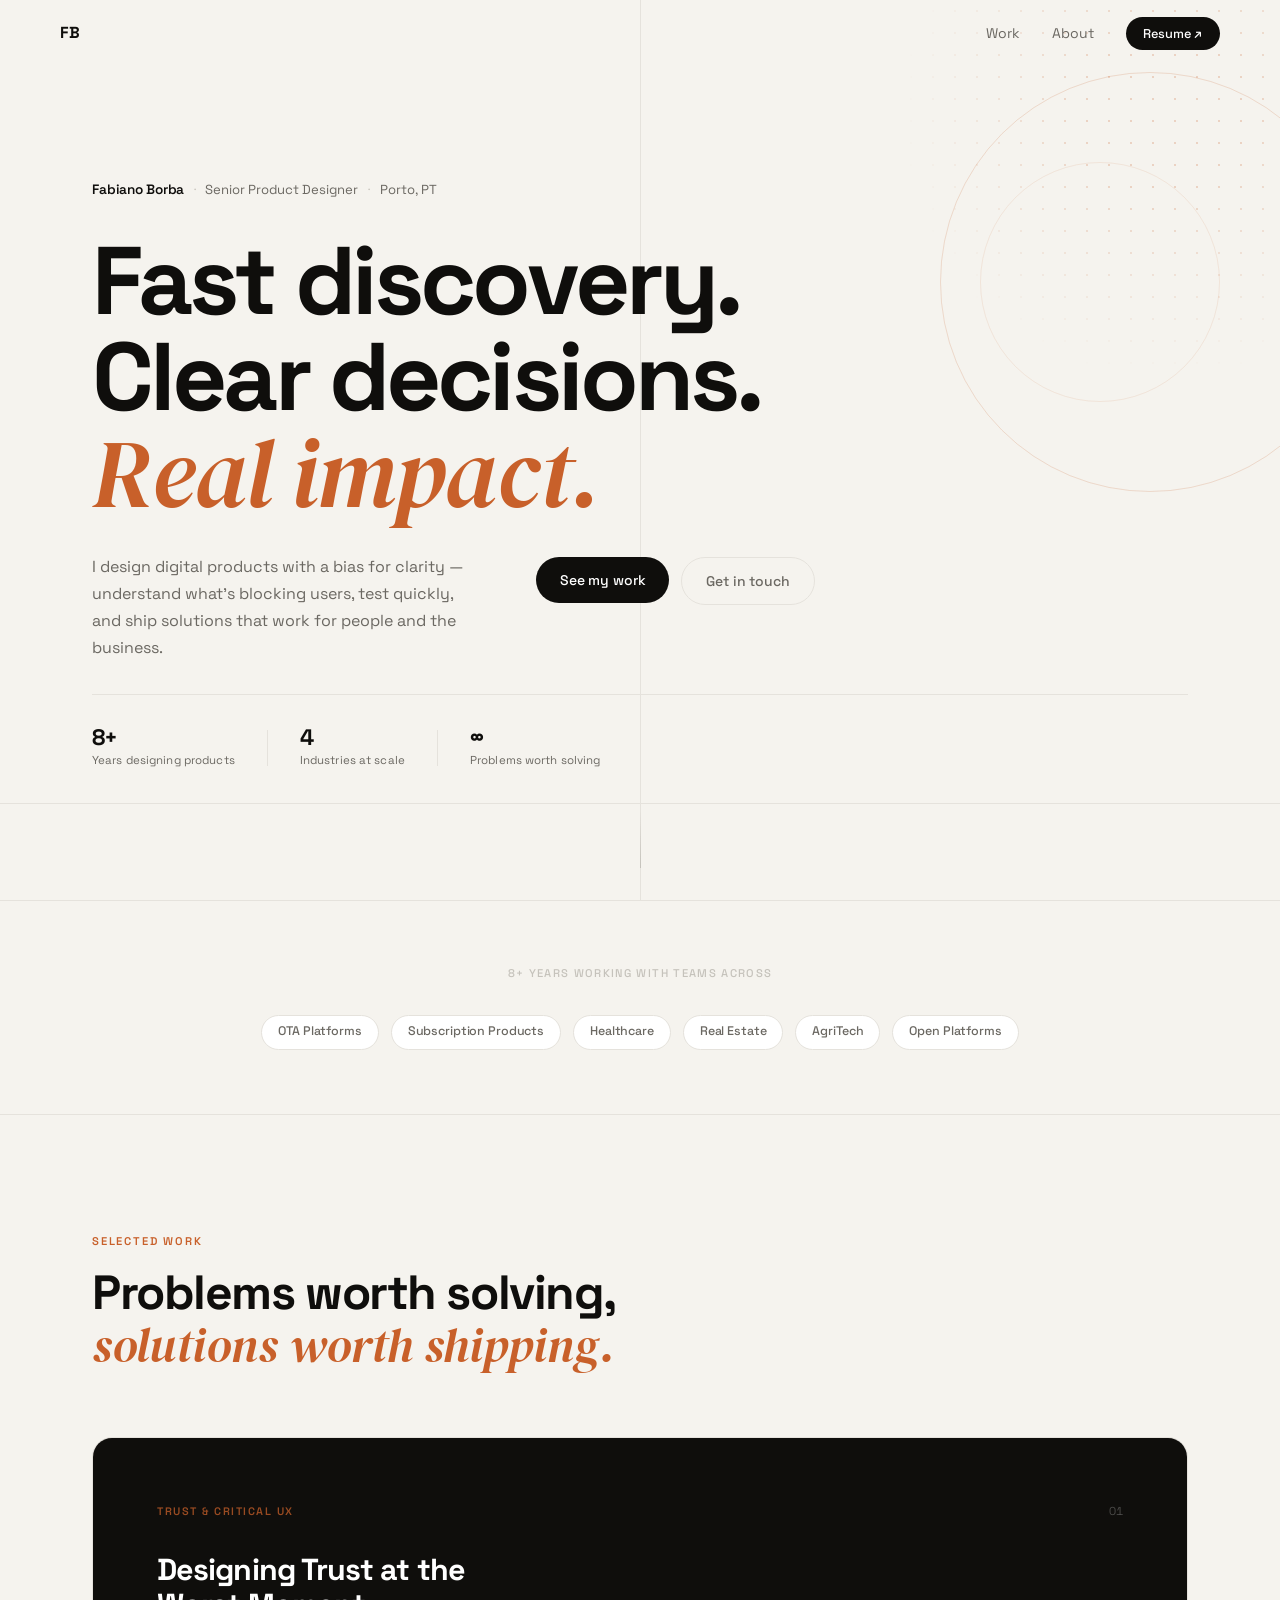
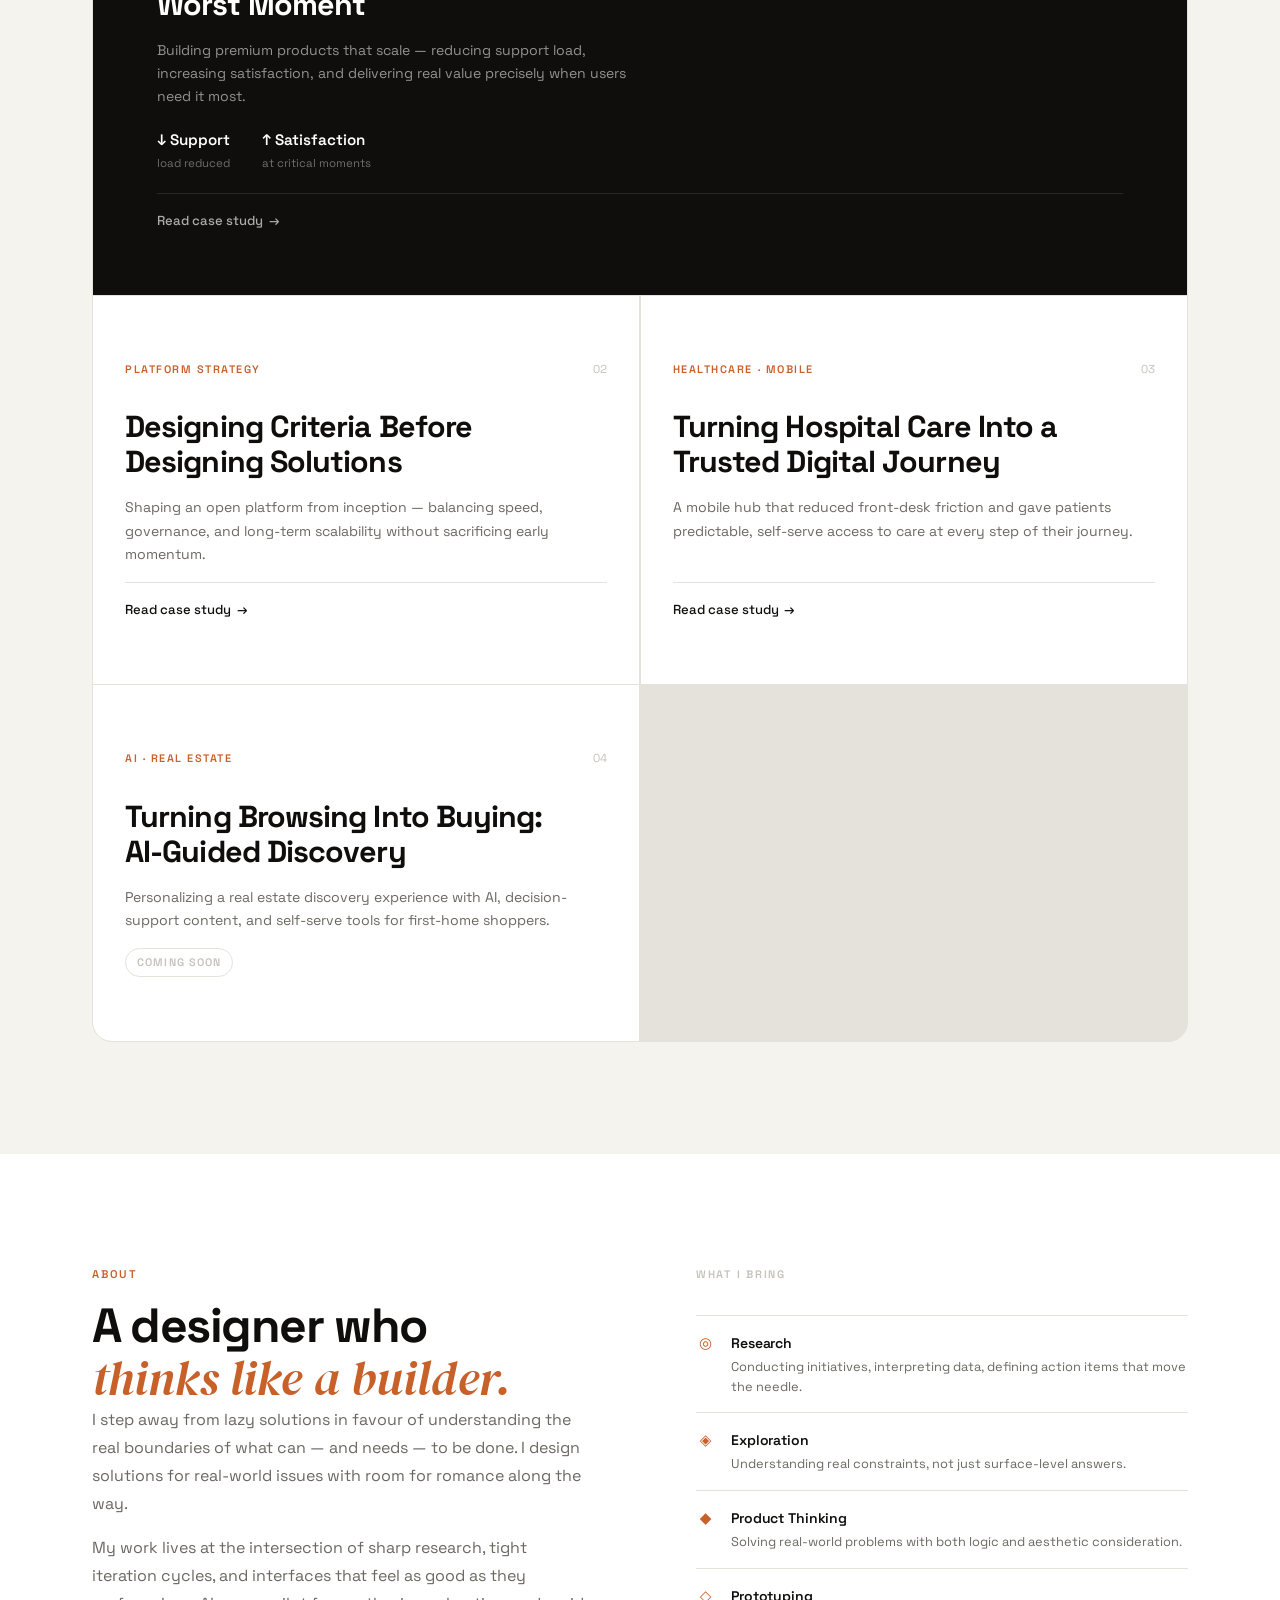
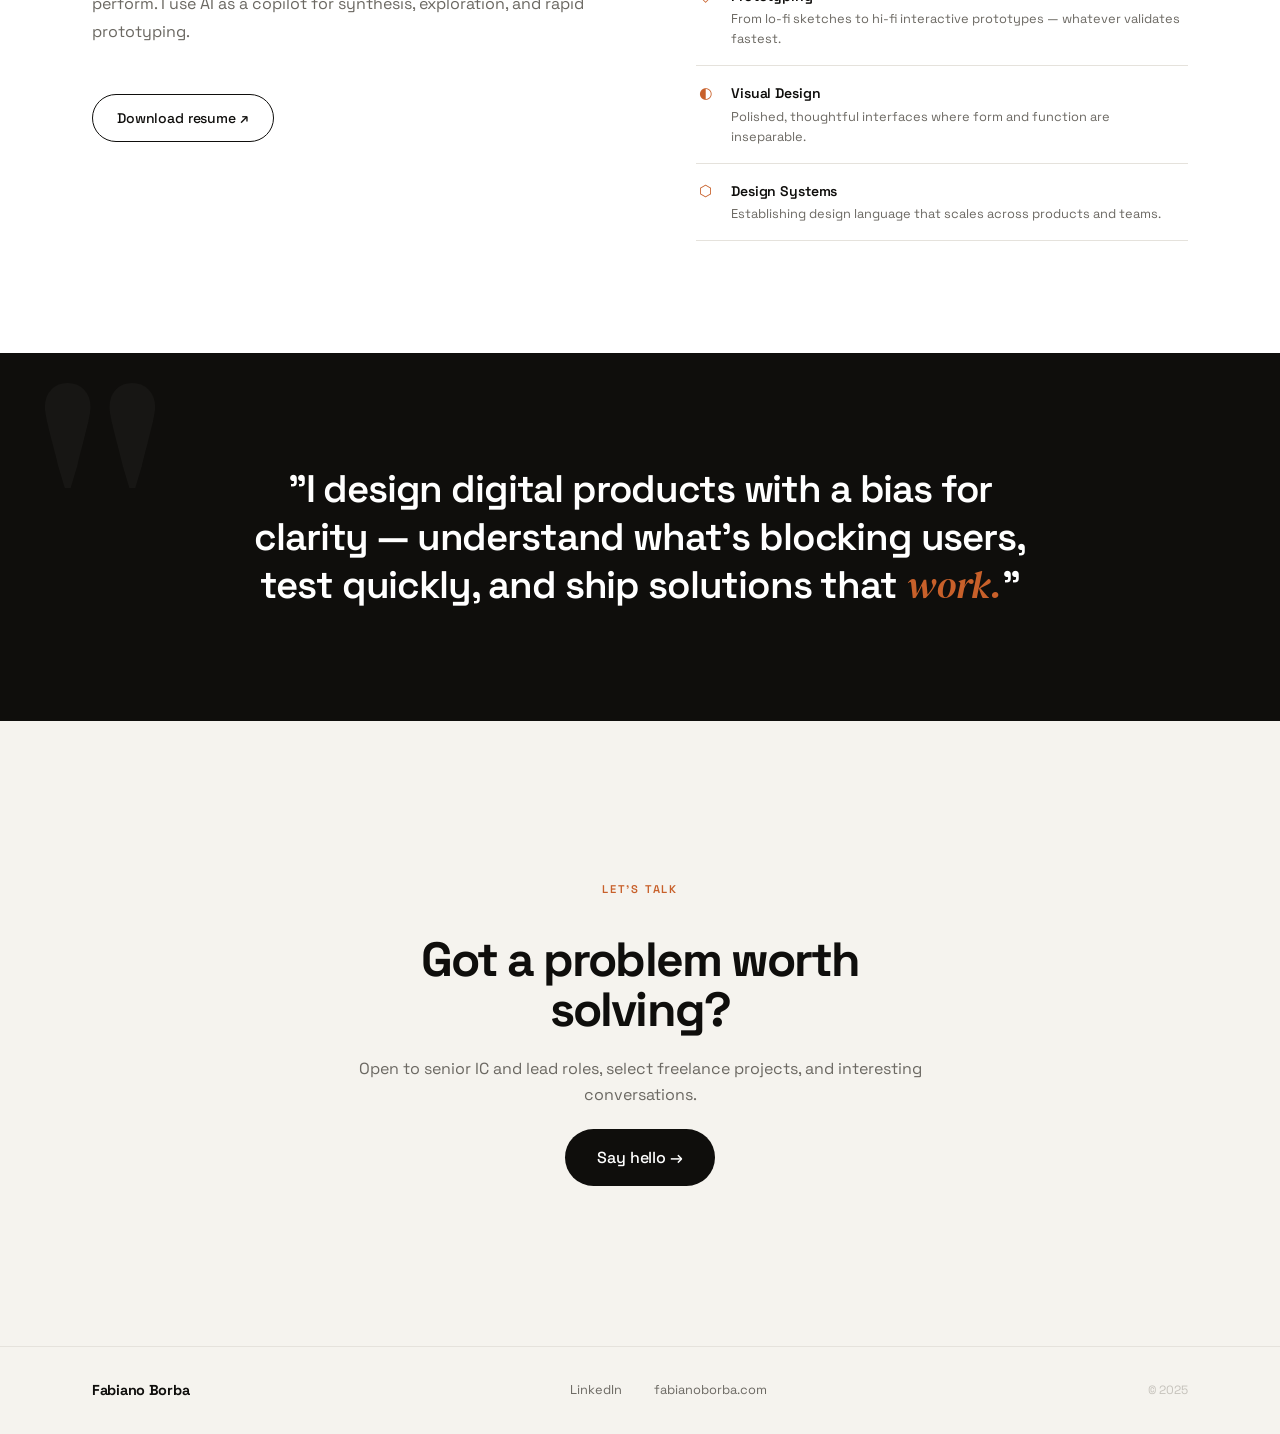
==== docs/index.html @ ce641514 "Add HSL case study — Turning Hospital Care Into a Trusted Digital Journey Full case built from fabia" ====
<!DOCTYPE html>
<html lang="en">
<head>
  <meta charset="UTF-8" />
  <meta name="viewport" content="width=device-width, initial-scale=1.0" />
  <title>Fabiano Borba — Senior Product Designer</title>
  <meta name="description" content="Senior Product Designer with 8+ years building digital products with clarity, speed, and real impact." />
  <link rel="preconnect" href="https://fonts.googleapis.com" />
  <link rel="preconnect" href="https://fonts.gstatic.com" crossorigin />
  <link href="https://fonts.googleapis.com/css2?family=Space+Grotesk:wght@300;400;500;600;700&family=DM+Serif+Display:ital@0;1&display=swap" rel="stylesheet" />
  <link rel="stylesheet" href="style.css" />
</head>
<body>

  <!-- NAV -->
  <nav class="nav" id="nav">
    <div class="nav__inner">
      <a href="#hero" class="nav__logo">FB</a>
      <ul class="nav__links">
        <li><a href="#work">Work</a></li>
        <li><a href="#about">About</a></li>
        <li>
          <a href="https://assets.zyrosite.com/3LlCawH9FEhHTnpH/fabiano-borba_resume-LyhtnOKzYnafqVPW.pdf"
             target="_blank" rel="noopener" class="nav__cta">Resume ↗</a>
        </li>
      </ul>
    </div>
  </nav>

  <!-- HERO -->
  <section class="hero" id="hero">

    <!-- decorative elements -->
    <div class="hero__deco" aria-hidden="true">
      <div class="deco-ring deco-ring--1"></div>
      <div class="deco-ring deco-ring--2"></div>
      <div class="deco-dot-grid"></div>
      <div class="deco-line deco-line--h"></div>
      <div class="deco-line deco-line--v"></div>
    </div>

    <div class="hero__inner container">

      <!-- byline -->
      <div class="hero__byline animate-in" style="--delay:0s">
        <span class="hero__name-tag">Fabiano Borba</span>
        <span class="hero__sep" aria-hidden="true">·</span>
        <span class="hero__role">Senior Product Designer</span>
        <span class="hero__sep" aria-hidden="true">·</span>
        <span class="hero__loc">Porto, PT</span>
      </div>

      <!-- main headline -->
      <h1 class="hero__headline animate-in" style="--delay:.12s">
        Fast discovery.<br />
        Clear decisions.<br />
        <em>Real impact.</em>
      </h1>

      <!-- sub + actions -->
      <div class="hero__bottom animate-in" style="--delay:.28s">
        <p class="hero__bio">
          I design digital products with a bias for clarity — understand what's blocking
          users, test quickly, and ship solutions that work for people and the business.
        </p>
        <div class="hero__actions">
          <a href="#work" class="btn btn--primary">See my work</a>
          <a href="mailto:hello@fabianoborba.com" class="btn btn--ghost">Get in touch</a>
        </div>
      </div>

      <!-- stats row -->
      <div class="hero__stats animate-in" style="--delay:.42s">
        <div class="hero__stat">
          <span class="hero__stat-val">8+</span>
          <span class="hero__stat-label">Years designing products</span>
        </div>
        <div class="hero__stat-divider" aria-hidden="true"></div>
        <div class="hero__stat">
          <span class="hero__stat-val">4</span>
          <span class="hero__stat-label">Industries at scale</span>
        </div>
        <div class="hero__stat-divider" aria-hidden="true"></div>
        <div class="hero__stat">
          <span class="hero__stat-val">∞</span>
          <span class="hero__stat-label">Problems worth solving</span>
        </div>
      </div>

    </div>

    <div class="hero__scroll-hint animate-in" aria-hidden="true" style="--delay:.6s">
      <span></span>
    </div>
  </section>

  <!-- COMPANIES -->
  <section class="companies">
    <div class="container">
      <p class="companies__label">8+ years working with teams across</p>
      <div class="companies__grid">
        <span class="company-pill">OTA Platforms</span>
        <span class="company-pill">Subscription Products</span>
        <span class="company-pill">Healthcare</span>
        <span class="company-pill">Real Estate</span>
        <span class="company-pill">AgriTech</span>
        <span class="company-pill">Open Platforms</span>
      </div>
    </div>
  </section>

  <!-- WORK -->
  <section class="work" id="work">
    <div class="container">
      <div class="section-header">
        <span class="section-label">Selected Work</span>
        <h2 class="section-title">Problems worth solving,<br /><em>solutions worth shipping.</em></h2>
      </div>

      <div class="cases">

        <article class="case case--featured">
          <div class="case__meta">
            <span class="case__tag">Trust & Critical UX</span>
            <span class="case__num">01</span>
          </div>
          <div class="case__content">
            <h3 class="case__title">Designing Trust at the<br />Worst Moment</h3>
            <p class="case__desc">
              Building premium products that scale — reducing support load, increasing satisfaction,
              and delivering real value precisely when users need it most.
            </p>
            <div class="case__outcomes">
              <div class="outcome">
                <span class="outcome__value">↓ Support</span>
                <span class="outcome__label">load reduced</span>
              </div>
              <div class="outcome">
                <span class="outcome__value">↑ Satisfaction</span>
                <span class="outcome__label">at critical moments</span>
              </div>
            </div>
            <a href="case-c4ar.html" class="case__link">
              Read case study <span aria-hidden="true">→</span>
            </a>
          </div>
        </article>

        <article class="case">
          <div class="case__meta">
            <span class="case__tag">Platform Strategy</span>
            <span class="case__num">02</span>
          </div>
          <div class="case__content">
            <h3 class="case__title">Designing Criteria Before<br />Designing Solutions</h3>
            <p class="case__desc">
              Shaping an open platform from inception — balancing speed, governance,
              and long-term scalability without sacrificing early momentum.
            </p>
            <a href="https://fabianoborba.com/cropwise-open-platform" target="_blank" rel="noopener" class="case__link">
              Read case study <span aria-hidden="true">→</span>
            </a>
          </div>
        </article>

        <article class="case">
          <div class="case__meta">
            <span class="case__tag">Healthcare · Mobile</span>
            <span class="case__num">03</span>
          </div>
          <div class="case__content">
            <h3 class="case__title">Turning Hospital Care Into a<br />Trusted Digital Journey</h3>
            <p class="case__desc">
              A mobile hub that reduced front-desk friction and gave patients predictable,
              self-serve access to care at every step of their journey.
            </p>
            <a href="case-hsl.html" class="case__link">
              Read case study <span aria-hidden="true">→</span>
            </a>
          </div>
        </article>

        <article class="case case--soon">
          <div class="case__meta">
            <span class="case__tag">AI · Real Estate</span>
            <span class="case__num">04</span>
          </div>
          <div class="case__content">
            <h3 class="case__title">Turning Browsing Into Buying:<br />AI-Guided Discovery</h3>
            <p class="case__desc">
              Personalizing a real estate discovery experience with AI, decision-support content,
              and self-serve tools for first-home shoppers.
            </p>
            <span class="case__soon">Coming soon</span>
          </div>
        </article>

      </div>
    </div>
  </section>

  <!-- ABOUT -->
  <section class="about" id="about">
    <div class="container">
      <div class="about__grid">

        <div class="about__left">
          <span class="section-label">About</span>
          <h2 class="section-title">A designer who<br /><em>thinks like a builder.</em></h2>
          <p class="about__bio">
            I step away from lazy solutions in favour of understanding the real boundaries
            of what can — and needs — to be done. I design solutions for real-world issues
            with room for romance along the way.
          </p>
          <p class="about__bio">
            My work lives at the intersection of sharp research, tight iteration cycles,
            and interfaces that feel as good as they perform. I use AI as a copilot
            for synthesis, exploration, and rapid prototyping.
          </p>
          <a href="https://assets.zyrosite.com/3LlCawH9FEhHTnpH/fabiano-borba_resume-LyhtnOKzYnafqVPW.pdf"
             target="_blank" rel="noopener" class="btn btn--outline">
            Download resume ↗
          </a>
        </div>

        <div class="about__right">
          <div class="skills">
            <h3 class="skills__heading">What I bring</h3>
            <ul class="skills__list">
              <li class="skill">
                <div class="skill__icon">◎</div>
                <div>
                  <strong class="skill__name">Research</strong>
                  <p class="skill__desc">Conducting initiatives, interpreting data, defining action items that move the needle.</p>
                </div>
              </li>
              <li class="skill">
                <div class="skill__icon">◈</div>
                <div>
                  <strong class="skill__name">Exploration</strong>
                  <p class="skill__desc">Understanding real constraints, not just surface-level answers.</p>
                </div>
              </li>
              <li class="skill">
                <div class="skill__icon">◆</div>
                <div>
                  <strong class="skill__name">Product Thinking</strong>
                  <p class="skill__desc">Solving real-world problems with both logic and aesthetic consideration.</p>
                </div>
              </li>
              <li class="skill">
                <div class="skill__icon">◇</div>
                <div>
                  <strong class="skill__name">Prototyping</strong>
                  <p class="skill__desc">From lo-fi sketches to hi-fi interactive prototypes — whatever validates fastest.</p>
                </div>
              </li>
              <li class="skill">
                <div class="skill__icon">◐</div>
                <div>
                  <strong class="skill__name">Visual Design</strong>
                  <p class="skill__desc">Polished, thoughtful interfaces where form and function are inseparable.</p>
                </div>
              </li>
              <li class="skill">
                <div class="skill__icon">⬡</div>
                <div>
                  <strong class="skill__name">Design Systems</strong>
                  <p class="skill__desc">Establishing design language that scales across products and teams.</p>
                </div>
              </li>
            </ul>
          </div>
        </div>

      </div>
    </div>
  </section>

  <!-- QUOTE BREAK -->
  <section class="quote-break">
    <div class="container">
      <blockquote class="pull-quote">
        "I design digital products with a bias for clarity — understand what's blocking users,
        test quickly, and ship solutions that <em>work.</em>"
      </blockquote>
    </div>
  </section>

  <!-- CONTACT -->
  <section class="contact" id="contact">
    <div class="container">
      <div class="contact__inner">
        <span class="section-label">Let's talk</span>
        <h2 class="contact__title">Got a problem worth solving?</h2>
        <p class="contact__sub">Open to senior IC and lead roles, select freelance projects, and interesting conversations.</p>
        <a href="mailto:hello@fabianoborba.com" class="btn btn--primary btn--large">Say hello →</a>
      </div>
    </div>
  </section>

  <!-- FOOTER -->
  <footer class="footer">
    <div class="container">
      <div class="footer__inner">
        <span class="footer__name">Fabiano Borba</span>
        <div class="footer__links">
          <a href="https://linkedin.com/in/fabianoborba" target="_blank" rel="noopener">LinkedIn</a>
          <a href="https://fabianoborba.com" target="_blank" rel="noopener">fabianoborba.com</a>
        </div>
        <span class="footer__copy">© 2025</span>
      </div>
    </div>
  </footer>

  <script src="script.js"></script>
</body>
</html>
---- docs/style.css ----
/* ─── Reset & Base ─────────────────────────────────────────────────── */

*, *::before, *::after {
  box-sizing: border-box;
  margin: 0;
  padding: 0;
}

:root {
  --cream:        #F5F3EE;
  --white:        #FFFFFF;
  --ink:          #0F0E0C;
  --ink-60:       #6B6862;
  --ink-30:       #C5C2BB;
  --accent:       #C8602A;
  --accent-10:    rgba(200, 96, 42, 0.08);
  --border:       #E5E2DC;

  --font-sans:  'Space Grotesk', system-ui, sans-serif;
  --font-serif: 'DM Serif Display', Georgia, serif;

  --space-xs:  0.5rem;
  --space-sm:  1rem;
  --space-md:  2rem;
  --space-lg:  4rem;
  --space-xl:  7rem;
  --space-2xl: 10rem;

  --radius-sm: 6px;
  --radius-md: 12px;
  --radius-lg: 20px;

  --max-width: 1160px;
  --ease: cubic-bezier(0.22, 1, 0.36, 1);
}

html {
  scroll-behavior: smooth;
  -webkit-font-smoothing: antialiased;
}

body {
  background: var(--cream);
  color: var(--ink);
  font-family: var(--font-sans);
  font-size: 1rem;
  line-height: 1.6;
}

a { color: inherit; text-decoration: none; }
img { display: block; max-width: 100%; }

/* ─── Utilities ─────────────────────────────────────────────────────── */

.container {
  width: 100%;
  max-width: var(--max-width);
  margin: 0 auto;
  padding: 0 var(--space-md);
}

.section-label {
  display: inline-block;
  font-size: 0.7rem;
  font-weight: 600;
  letter-spacing: 0.16em;
  text-transform: uppercase;
  color: var(--accent);
  margin-bottom: var(--space-sm);
}

.section-title {
  font-family: var(--font-sans);
  font-size: clamp(2rem, 4vw, 3rem);
  line-height: 1.1;
  font-weight: 700;
  color: var(--ink);
  letter-spacing: -0.03em;
}

.section-title em {
  font-family: var(--font-serif);
  font-style: italic;
  font-weight: 400;
  color: var(--accent);
  letter-spacing: 0;
}

.section-header { margin-bottom: var(--space-lg); }

/* ─── Buttons ───────────────────────────────────────────────────────── */

.btn {
  display: inline-flex;
  align-items: center;
  gap: 0.4rem;
  font-family: var(--font-sans);
  font-size: 0.875rem;
  font-weight: 500;
  padding: 0.75rem 1.5rem;
  border-radius: 100px;
  transition: all 0.22s var(--ease);
  cursor: pointer;
  border: none;
  white-space: nowrap;
  letter-spacing: -0.01em;
}

.btn--primary {
  background: var(--ink);
  color: var(--white);
}
.btn--primary:hover {
  background: var(--accent);
  transform: translateY(-1px);
}

.btn--ghost {
  background: transparent;
  color: var(--ink-60);
  border: 1.5px solid var(--border);
}
.btn--ghost:hover {
  border-color: var(--ink-60);
  color: var(--ink);
}

.btn--outline {
  background: transparent;
  color: var(--ink);
  border: 1.5px solid var(--ink);
}
.btn--outline:hover {
  background: var(--ink);
  color: var(--white);
}

.btn--large {
  font-size: 1rem;
  padding: 1rem 2rem;
}

/* ─── Entrance Animations ───────────────────────────────────────────── */

@keyframes fadeUp {
  from {
    opacity: 0;
    transform: translateY(28px);
  }
  to {
    opacity: 1;
    transform: translateY(0);
  }
}

@keyframes fadeIn {
  from { opacity: 0; }
  to   { opacity: 1; }
}

@keyframes expandWidth {
  from { transform: scaleX(0); }
  to   { transform: scaleX(1); }
}

@keyframes floatRing {
  0%, 100% { transform: translateY(0) scale(1); }
  50%       { transform: translateY(-14px) scale(1.02); }
}

@keyframes pulseDot {
  0%, 100% { opacity: 0.35; }
  50%       { opacity: 0.65; }
}

@keyframes scrollLine {
  0%   { transform: scaleY(0); transform-origin: top; }
  50%  { transform: scaleY(1); transform-origin: top; }
  51%  { transform: scaleY(1); transform-origin: bottom; }
  100% { transform: scaleY(0); transform-origin: bottom; }
}

.animate-in {
  opacity: 0;
  animation: fadeUp 0.72s var(--ease) both;
  animation-delay: var(--delay, 0s);
}

/* ─── Nav ───────────────────────────────────────────────────────────── */

.nav {
  position: fixed;
  top: 0; left: 0; right: 0;
  z-index: 100;
  padding: 1.25rem var(--space-md);
  transition: background 0.3s ease, box-shadow 0.3s ease;
}

.nav.scrolled {
  background: rgba(245, 243, 238, 0.88);
  backdrop-filter: blur(14px);
  -webkit-backdrop-filter: blur(14px);
  box-shadow: 0 1px 0 var(--border);
}

.nav__inner {
  max-width: var(--max-width);
  margin: 0 auto;
  display: flex;
  align-items: center;
  justify-content: space-between;
}

.nav__logo {
  font-family: var(--font-sans);
  font-size: 1rem;
  font-weight: 700;
  letter-spacing: -0.02em;
  color: var(--ink);
  transition: color 0.2s;
}
.nav__logo:hover { color: var(--accent); }

.nav__links {
  display: flex;
  align-items: center;
  gap: var(--space-md);
  list-style: none;
}

.nav__links a {
  font-size: 0.875rem;
  font-weight: 400;
  color: var(--ink-60);
  transition: color 0.2s;
}
.nav__links a:hover { color: var(--ink); }

.nav__cta {
  background: var(--ink) !important;
  color: var(--white) !important;
  padding: 0.5rem 1.1rem;
  border-radius: 100px;
  font-size: 0.8rem !important;
  font-weight: 500 !important;
  transition: background 0.22s !important;
}
.nav__cta:hover { background: var(--accent) !important; }

/* ─── Hero ──────────────────────────────────────────────────────────── */

.hero {
  position: relative;
  min-height: 100svh;
  display: flex;
  flex-direction: column;
  justify-content: center;
  padding-top: 8rem;
  padding-bottom: 5rem;
  overflow: hidden;
}

/* Decorative background elements */
.hero__deco { position: absolute; inset: 0; pointer-events: none; }

.deco-ring {
  position: absolute;
  border-radius: 50%;
  border: 1px solid var(--accent);
  opacity: 0;
  animation: fadeIn 1.2s var(--ease) 0.3s both, floatRing 9s ease-in-out 1.5s infinite;
}

.deco-ring--1 {
  width: 420px;
  height: 420px;
  top: 8%;
  right: -80px;
  opacity: 0;
  border-color: rgba(200, 96, 42, 0.18);
  animation-delay: 0.4s, 1.6s;
}

.deco-ring--2 {
  width: 240px;
  height: 240px;
  top: 18%;
  right: 60px;
  border-color: rgba(200, 96, 42, 0.1);
  animation-delay: 0.6s, 2s;
  animation-duration: 1.2s, 11s;
}

.deco-dot-grid {
  position: absolute;
  top: 0; right: 0;
  width: 380px;
  height: 380px;
  background-image: radial-gradient(circle, rgba(200,96,42,0.22) 1px, transparent 1px);
  background-size: 22px 22px;
  mask-image: radial-gradient(ellipse 70% 70% at 70% 30%, black 30%, transparent 100%);
  -webkit-mask-image: radial-gradient(ellipse 70% 70% at 70% 30%, black 30%, transparent 100%);
  opacity: 0;
  animation: fadeIn 1.4s var(--ease) 0.5s both;
}

.deco-line {
  position: absolute;
  background: var(--border);
}

.deco-line--h {
  left: 0; right: 0;
  bottom: 6rem;
  height: 1px;
  transform-origin: left;
  transform: scaleX(0);
  animation: expandWidth 1.2s var(--ease) 0.8s both;
}

.deco-line--v {
  top: 0; bottom: 0;
  left: 50%;
  width: 1px;
  transform-origin: top;
  transform: scaleY(0);
  animation: expandWidth 1.2s var(--ease) 1s both;
}

/* Hero content */
.hero__inner {
  display: flex;
  flex-direction: column;
  gap: var(--space-md);
  position: relative;
  z-index: 2;
}

.hero__byline {
  display: flex;
  align-items: center;
  gap: 0.6rem;
  flex-wrap: wrap;
}

.hero__name-tag {
  font-size: 0.85rem;
  font-weight: 600;
  color: var(--ink);
  letter-spacing: -0.01em;
}

.hero__sep {
  color: var(--ink-30);
  font-size: 0.75rem;
}

.hero__role,
.hero__loc {
  font-size: 0.82rem;
  font-weight: 400;
  color: var(--ink-60);
}

.hero__headline {
  font-family: var(--font-sans);
  font-size: clamp(3rem, 7.5vw, 6.5rem);
  font-weight: 700;
  line-height: 1.0;
  letter-spacing: -0.04em;
  color: var(--ink);
  max-width: 14ch;
}

.hero__headline em {
  font-family: var(--font-serif);
  font-style: italic;
  font-weight: 400;
  color: var(--accent);
  letter-spacing: -0.01em;
}

.hero__bottom {
  display: flex;
  align-items: flex-start;
  gap: var(--space-lg);
  flex-wrap: wrap;
}

.hero__bio {
  font-size: 1rem;
  line-height: 1.7;
  color: var(--ink-60);
  max-width: 380px;
  font-weight: 400;
}

.hero__actions {
  display: flex;
  gap: 0.75rem;
  flex-shrink: 0;
  align-items: flex-start;
  padding-top: 0.25rem;
  flex-wrap: wrap;
}

/* Stats row */
.hero__stats {
  display: flex;
  align-items: center;
  gap: var(--space-md);
  padding-top: var(--space-md);
  border-top: 1px solid var(--border);
  flex-wrap: wrap;
}

.hero__stat {
  display: flex;
  flex-direction: column;
  gap: 0.1rem;
}

.hero__stat-val {
  font-size: 1.4rem;
  font-weight: 700;
  color: var(--ink);
  letter-spacing: -0.04em;
  line-height: 1;
}

.hero__stat-label {
  font-size: 0.72rem;
  color: var(--ink-60);
  font-weight: 400;
  letter-spacing: 0.01em;
}

.hero__stat-divider {
  width: 1px;
  height: 36px;
  background: var(--border);
  flex-shrink: 0;
}

.hero__scroll-hint {
  position: absolute;
  bottom: 2rem;
  left: 50%;
  transform: translateX(-50%);
  display: flex;
  flex-direction: column;
  align-items: center;
}

.hero__scroll-hint span {
  display: block;
  width: 1px;
  height: 56px;
  background: linear-gradient(to bottom, transparent, var(--ink-30));
  animation: scrollLine 2.4s ease-in-out infinite;
}

/* ─── Companies ─────────────────────────────────────────────────────── */

.companies {
  padding: var(--space-lg) 0;
  border-top: 1px solid var(--border);
  border-bottom: 1px solid var(--border);
}

.companies__label {
  font-size: 0.7rem;
  font-weight: 500;
  letter-spacing: 0.12em;
  text-transform: uppercase;
  color: var(--ink-30);
  margin-bottom: var(--space-md);
  text-align: center;
}

.companies__grid {
  display: flex;
  flex-wrap: wrap;
  gap: 0.75rem;
  justify-content: center;
}

.company-pill {
  font-size: 0.78rem;
  font-weight: 500;
  color: var(--ink-60);
  background: var(--white);
  border: 1px solid var(--border);
  padding: 0.4rem 1rem;
  border-radius: 100px;
  letter-spacing: -0.01em;
}

/* ─── Work ──────────────────────────────────────────────────────────── */

.work { padding: var(--space-xl) 0; }

.cases {
  display: grid;
  grid-template-columns: 1fr 1fr;
  gap: 1.5px;
  background: var(--border);
  border: 1.5px solid var(--border);
  border-radius: var(--radius-lg);
  overflow: hidden;
}

.case {
  background: var(--white);
  padding: var(--space-lg) var(--space-md);
  display: flex;
  flex-direction: column;
  gap: var(--space-md);
  transition: background 0.22s;
  position: relative;
}
.case:hover { background: var(--cream); }

.case--featured {
  grid-column: 1 / -1;
  background: var(--ink);
  color: var(--white);
  padding: var(--space-lg);
}
.case--featured:hover { background: #1a1917; }

.case--soon {
  opacity: 0.5;
  pointer-events: none;
}

.case__meta {
  display: flex;
  align-items: center;
  justify-content: space-between;
}

.case__tag {
  font-size: 0.68rem;
  font-weight: 600;
  letter-spacing: 0.14em;
  text-transform: uppercase;
  color: var(--accent);
}
.case--featured .case__tag { color: rgba(200, 96, 42, 0.75); }

.case__num {
  font-size: 0.72rem;
  color: var(--ink-30);
  font-variant-numeric: tabular-nums;
}
.case--featured .case__num { color: rgba(255,255,255,0.25); }

.case__content {
  flex: 1;
  display: flex;
  flex-direction: column;
  gap: 1rem;
}

.case__title {
  font-family: var(--font-sans);
  font-size: clamp(1.35rem, 2.4vw, 1.9rem);
  font-weight: 700;
  line-height: 1.15;
  letter-spacing: -0.03em;
}

.case__desc {
  font-size: 0.88rem;
  line-height: 1.65;
  color: var(--ink-60);
  max-width: 500px;
  font-weight: 400;
}
.case--featured .case__desc { color: rgba(255,255,255,0.55); }

.case__outcomes {
  display: flex;
  gap: var(--space-md);
  margin: 0.25rem 0;
}

.outcome { display: flex; flex-direction: column; gap: 0.1rem; }
.outcome__value { font-size: 0.95rem; font-weight: 600; color: var(--white); }
.outcome__label { font-size: 0.72rem; color: rgba(255,255,255,0.4); }

.case__link {
  display: inline-flex;
  align-items: center;
  gap: 0.35rem;
  font-size: 0.82rem;
  font-weight: 500;
  margin-top: auto;
  padding-top: var(--space-sm);
  border-top: 1px solid var(--border);
  color: var(--ink);
  transition: gap 0.2s, color 0.2s;
}
.case__link:hover { gap: 0.6rem; color: var(--accent); }
.case--featured .case__link {
  border-top-color: rgba(255,255,255,0.1);
  color: rgba(255,255,255,0.65);
}
.case--featured .case__link:hover { color: var(--white); }

.case__soon {
  display: inline-block;
  font-size: 0.68rem;
  font-weight: 600;
  letter-spacing: 0.1em;
  text-transform: uppercase;
  color: var(--ink-30);
  border: 1px solid var(--border);
  padding: 0.28rem 0.7rem;
  border-radius: 100px;
  margin-top: auto;
  align-self: flex-start;
}

/* ─── About ─────────────────────────────────────────────────────────── */

.about {
  padding: var(--space-xl) 0;
  background: var(--white);
}

.about__grid {
  display: grid;
  grid-template-columns: 1fr 1fr;
  gap: var(--space-xl);
  align-items: start;
}

.about__left {
  display: flex;
  flex-direction: column;
  align-items: flex-start;
}

.about__bio {
  font-size: 1rem;
  line-height: 1.75;
  color: var(--ink-60);
  margin-bottom: 1rem;
  font-weight: 400;
}

.about__left .btn { margin-top: var(--space-md); }

/* ─── Skills ────────────────────────────────────────────────────────── */

.skills__heading {
  font-size: 0.68rem;
  font-weight: 600;
  letter-spacing: 0.16em;
  text-transform: uppercase;
  color: var(--ink-30);
  margin-bottom: var(--space-md);
}

.skills__list {
  list-style: none;
  display: flex;
  flex-direction: column;
}

.skill {
  display: flex;
  gap: 1rem;
  align-items: flex-start;
  padding: 1rem 0;
  border-bottom: 1px solid var(--border);
  transition: padding-left 0.2s var(--ease);
}
.skill:first-child { border-top: 1px solid var(--border); }
.skill:hover { padding-left: 0.5rem; }

.skill__icon {
  font-size: 0.95rem;
  color: var(--accent);
  line-height: 1.4;
  flex-shrink: 0;
  width: 1.2rem;
  text-align: center;
}

.skill__name {
  display: block;
  font-size: 0.875rem;
  font-weight: 600;
  color: var(--ink);
  margin-bottom: 0.15rem;
  letter-spacing: -0.01em;
}

.skill__desc {
  font-size: 0.8rem;
  line-height: 1.55;
  color: var(--ink-60);
  font-weight: 400;
}

/* ─── Quote Break ───────────────────────────────────────────────────── */

.quote-break {
  padding: var(--space-xl) 0;
  background: var(--ink);
  position: relative;
  overflow: hidden;
}

.quote-break::before {
  content: '"';
  position: absolute;
  top: -0.5rem;
  left: var(--space-md);
  font-family: var(--font-serif);
  font-size: 20rem;
  color: rgba(255,255,255,0.03);
  line-height: 1;
  pointer-events: none;
}

.pull-quote {
  font-family: var(--font-sans);
  font-size: clamp(1.5rem, 3.2vw, 2.4rem);
  font-weight: 600;
  line-height: 1.25;
  color: var(--white);
  text-align: center;
  max-width: 820px;
  margin: 0 auto;
  letter-spacing: -0.03em;
}

.pull-quote em {
  font-family: var(--font-serif);
  font-style: italic;
  font-weight: 400;
  color: var(--accent);
  letter-spacing: 0;
}

/* ─── Contact ───────────────────────────────────────────────────────── */

.contact { padding: var(--space-2xl) 0; }

.contact__inner {
  max-width: 580px;
  margin: 0 auto;
  text-align: center;
  display: flex;
  flex-direction: column;
  align-items: center;
  gap: 1.25rem;
}

.contact__title {
  font-family: var(--font-sans);
  font-size: clamp(2rem, 4vw, 3rem);
  font-weight: 700;
  line-height: 1.05;
  letter-spacing: -0.04em;
}

.contact__sub {
  font-size: 1rem;
  color: var(--ink-60);
  line-height: 1.65;
  font-weight: 400;
}

/* ─── Footer ────────────────────────────────────────────────────────── */

.footer {
  padding: var(--space-md) 0;
  border-top: 1px solid var(--border);
}

.footer__inner {
  display: flex;
  align-items: center;
  justify-content: space-between;
  flex-wrap: wrap;
  gap: 1rem;
}

.footer__name {
  font-size: 0.9rem;
  font-weight: 700;
  color: var(--ink);
  letter-spacing: -0.02em;
}

.footer__links { display: flex; gap: var(--space-md); }

.footer__links a {
  font-size: 0.8rem;
  color: var(--ink-60);
  transition: color 0.2s;
}
.footer__links a:hover { color: var(--accent); }

.footer__copy {
  font-size: 0.75rem;
  color: var(--ink-30);
}

/* ─── Scroll-triggered fade ─────────────────────────────────────────── */

.fade-up {
  opacity: 0;
  transform: translateY(22px);
  transition: opacity 0.6s var(--ease), transform 0.6s var(--ease);
}
.fade-up.visible {
  opacity: 1;
  transform: translateY(0);
}

/* ─── Responsive ────────────────────────────────────────────────────── */

@media (max-width: 860px) {
  .hero__headline { font-size: clamp(2.8rem, 10vw, 5rem); }

  .hero__bottom {
    flex-direction: column;
    gap: var(--space-md);
  }

  .cases {
    grid-template-columns: 1fr;
  }
  .case--featured { grid-column: 1; }

  .about__grid {
    grid-template-columns: 1fr;
    gap: var(--space-lg);
  }

  .deco-line--v { display: none; }
}

@media (max-width: 540px) {
  .nav__links li:not(:last-child) { display: none; }

  .hero__actions {
    flex-direction: column;
    width: 100%;
  }
  .hero__actions .btn {
    width: 100%;
    justify-content: center;
  }

  .hero__stats { gap: var(--space-sm); }
  .hero__stat-divider { display: none; }

  .footer__inner {
    flex-direction: column;
    text-align: center;
  }
}
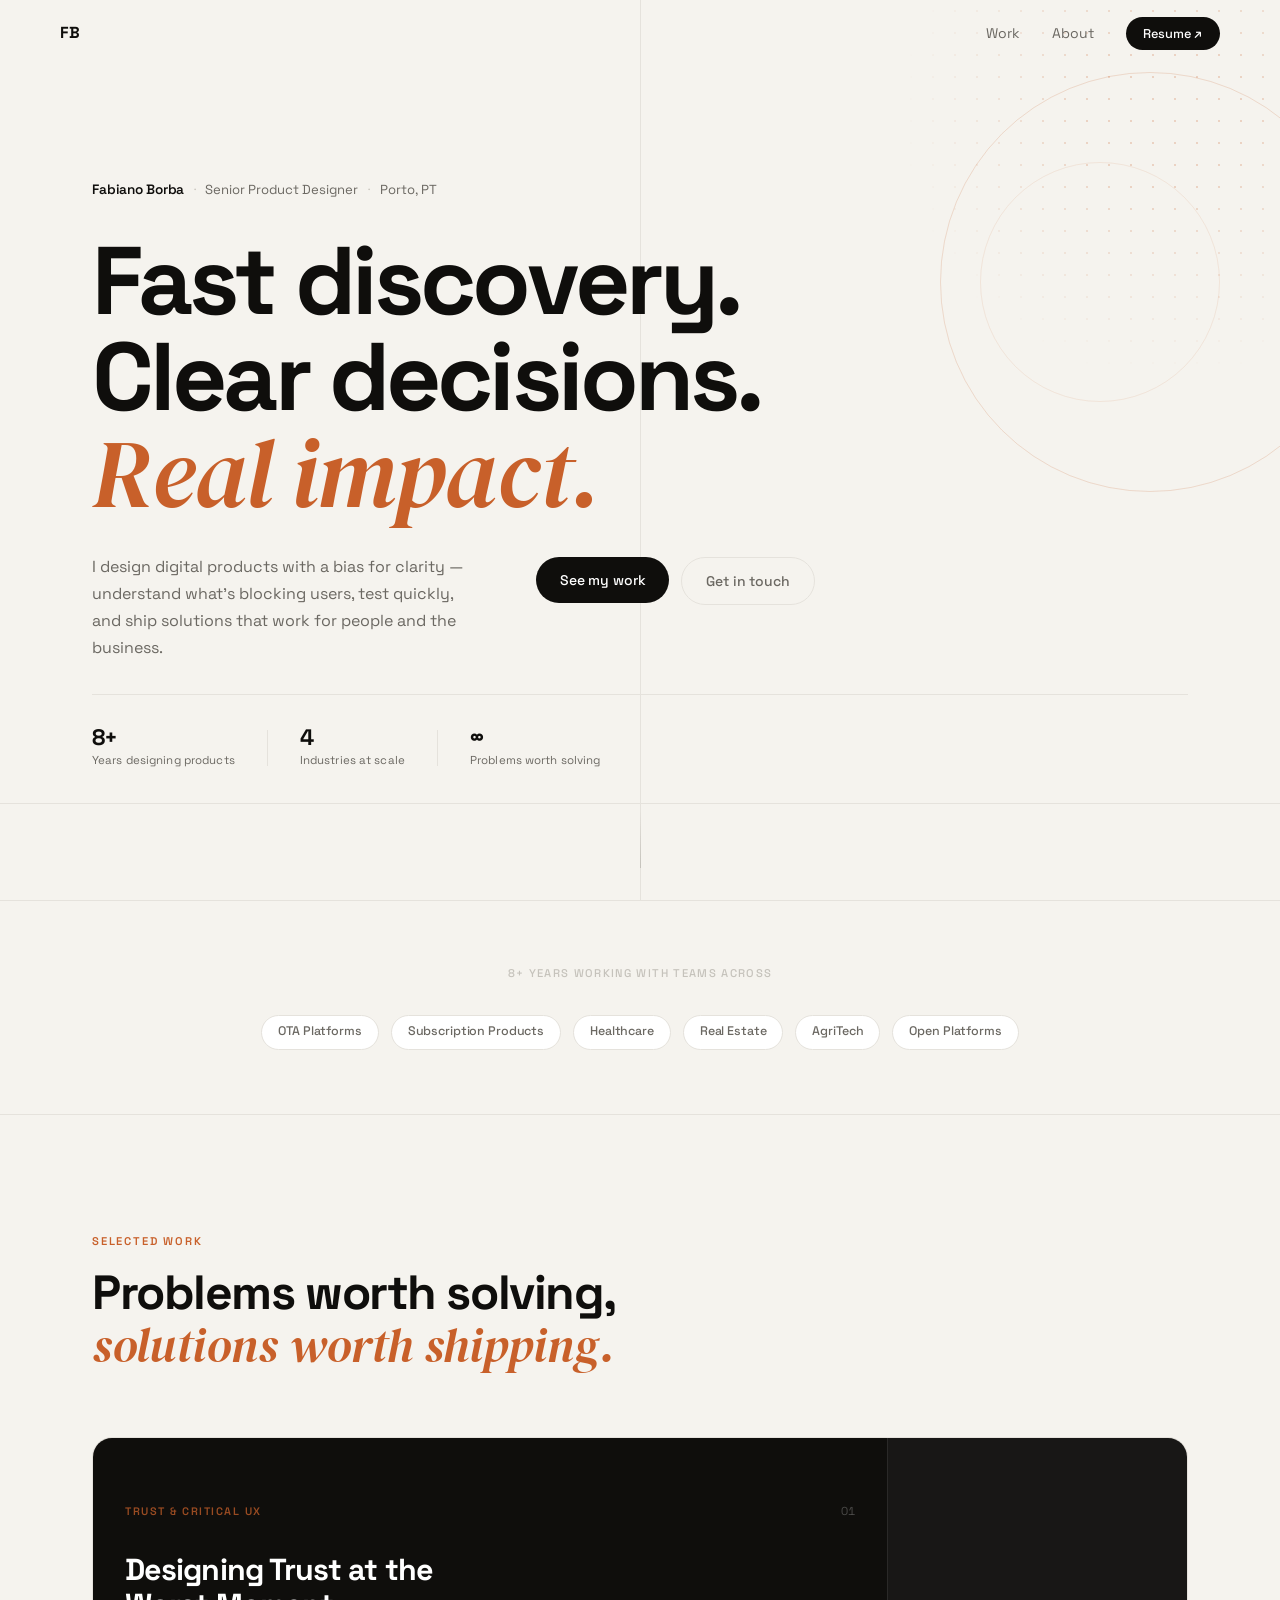
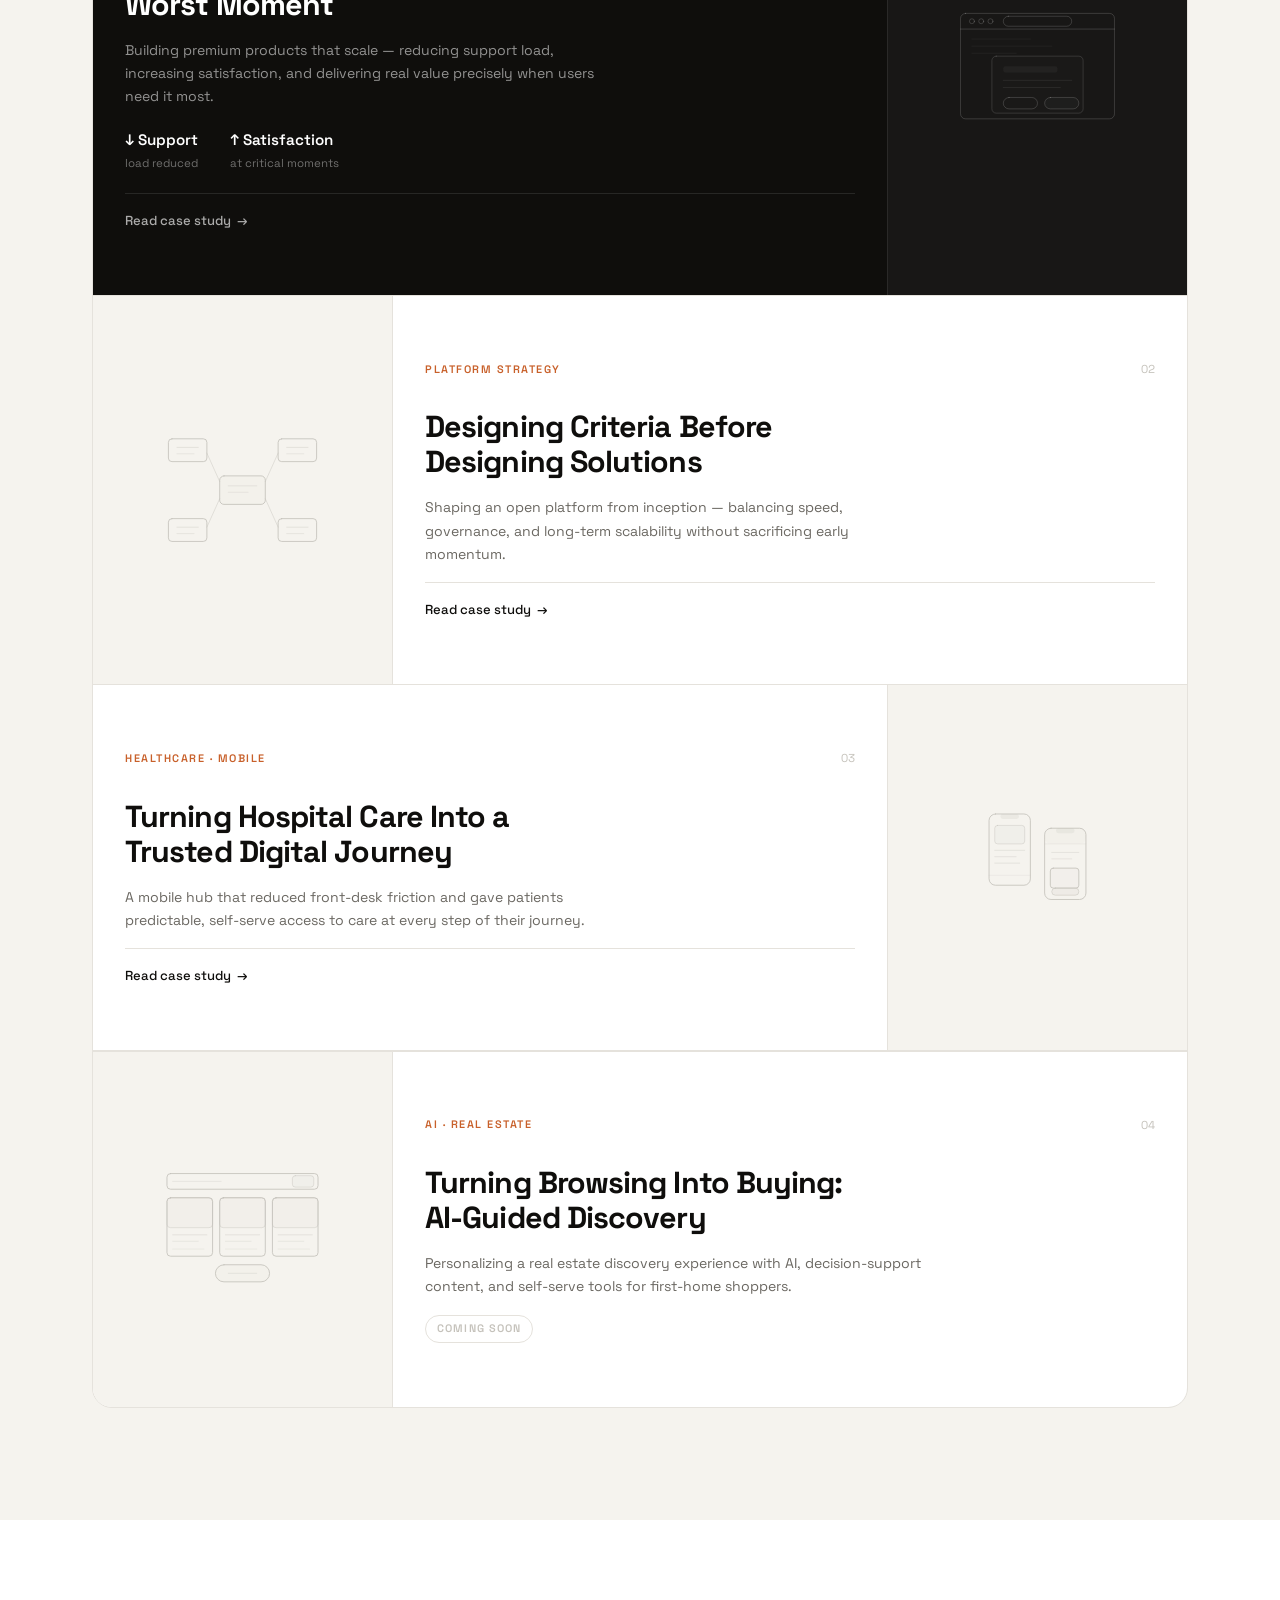
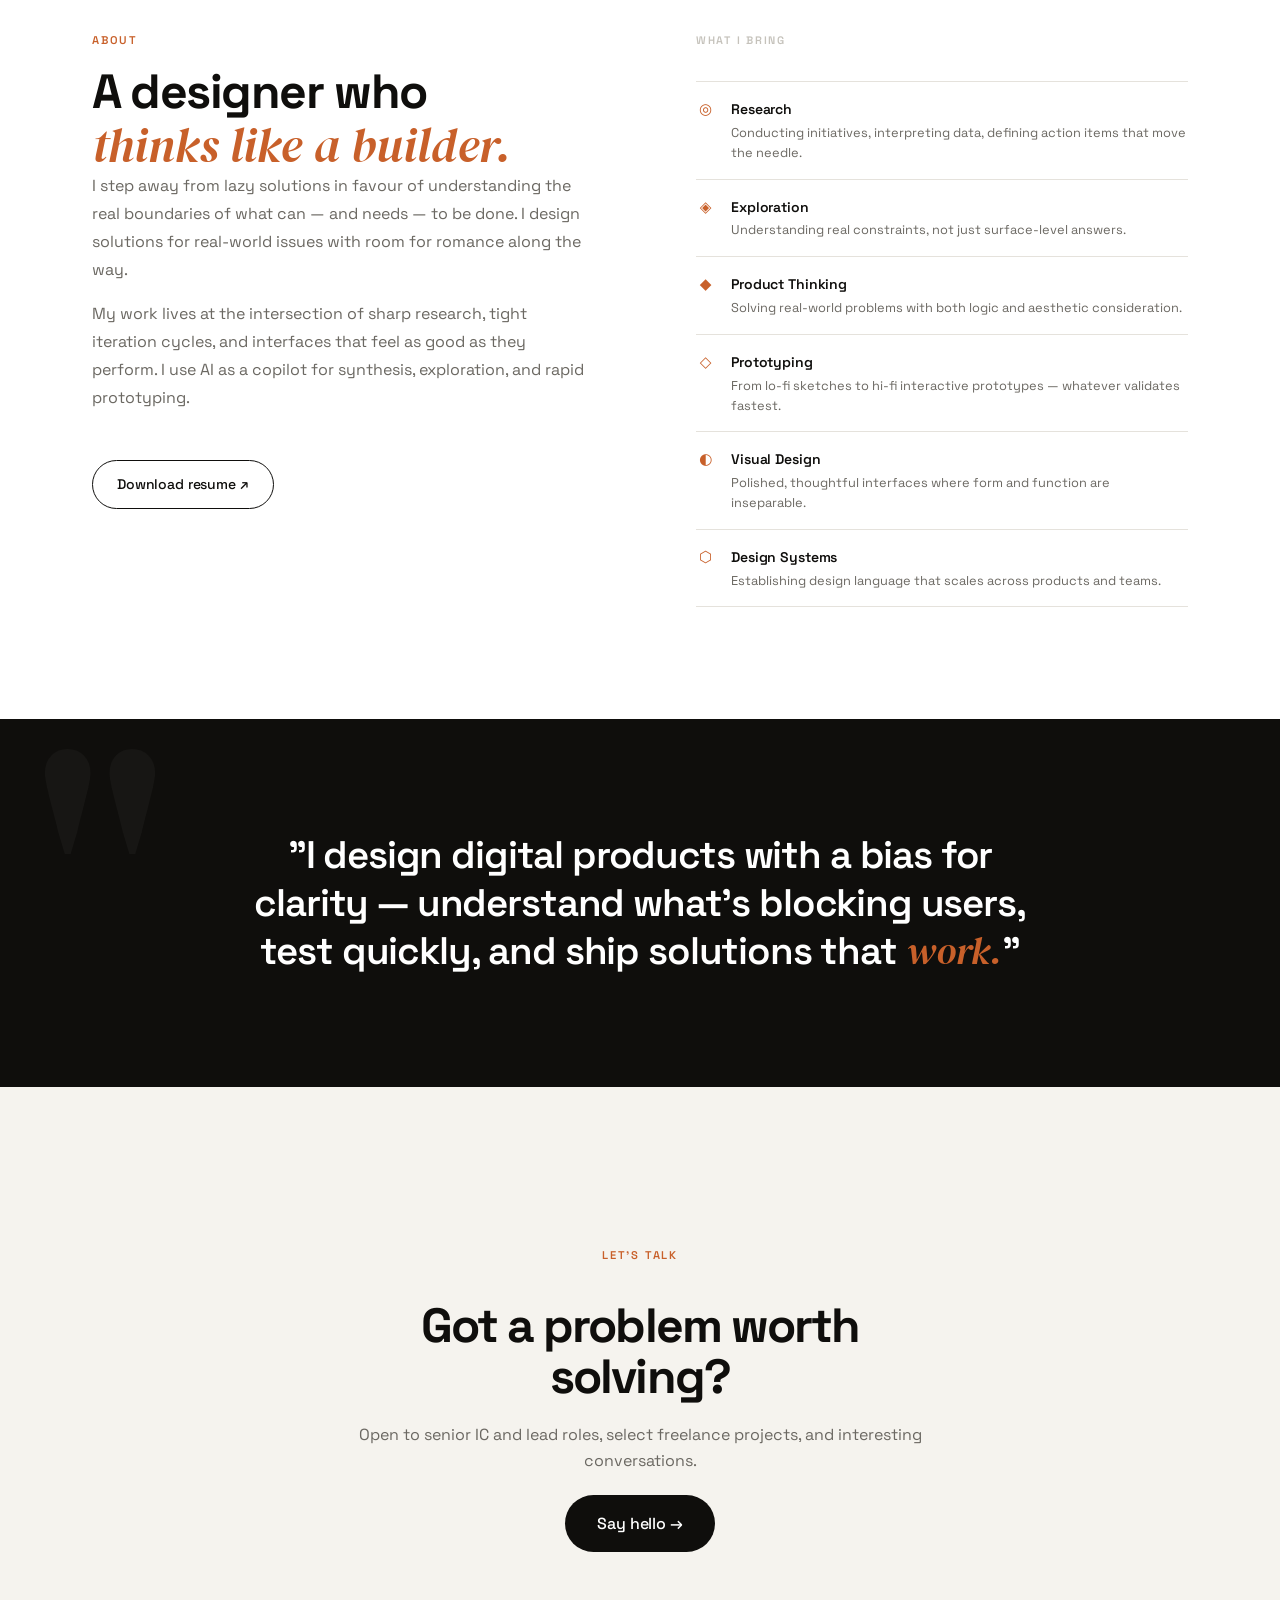
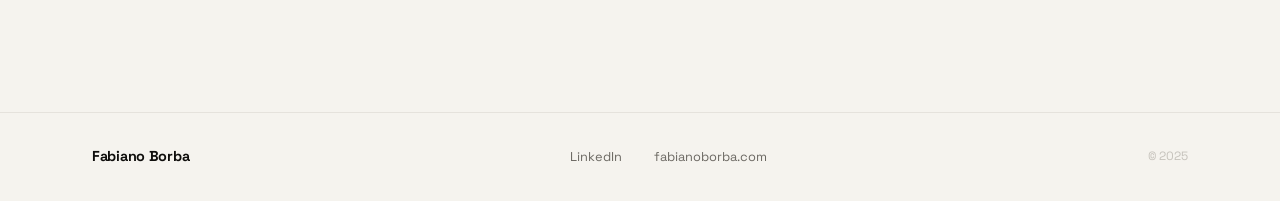
==== commit 27d8c70a: "Work cards: alternating left/right layout with wireframe illustrations Each card now has a text body" ====
--- a/docs/index.html
+++ b/docs/index.html
@@ -120,78 +120,175 @@
       <div class="cases">
 
         <article class="case case--featured">
-          <div class="case__meta">
-            <span class="case__tag">Trust & Critical UX</span>
-            <span class="case__num">01</span>
-          </div>
-          <div class="case__content">
-            <h3 class="case__title">Designing Trust at the<br />Worst Moment</h3>
-            <p class="case__desc">
-              Building premium products that scale — reducing support load, increasing satisfaction,
-              and delivering real value precisely when users need it most.
-            </p>
-            <div class="case__outcomes">
-              <div class="outcome">
-                <span class="outcome__value">↓ Support</span>
-                <span class="outcome__label">load reduced</span>
+          <div class="case__body">
+            <div class="case__meta">
+              <span class="case__tag">Trust & Critical UX</span>
+              <span class="case__num">01</span>
+            </div>
+            <div class="case__content">
+              <h3 class="case__title">Designing Trust at the<br />Worst Moment</h3>
+              <p class="case__desc">
+                Building premium products that scale — reducing support load, increasing satisfaction,
+                and delivering real value precisely when users need it most.
+              </p>
+              <div class="case__outcomes">
+                <div class="outcome">
+                  <span class="outcome__value">↓ Support</span>
+                  <span class="outcome__label">load reduced</span>
+                </div>
+                <div class="outcome">
+                  <span class="outcome__value">↑ Satisfaction</span>
+                  <span class="outcome__label">at critical moments</span>
+                </div>
               </div>
-              <div class="outcome">
-                <span class="outcome__value">↑ Satisfaction</span>
-                <span class="outcome__label">at critical moments</span>
-              </div>
-            </div>
-            <a href="case-c4ar.html" class="case__link">
-              Read case study <span aria-hidden="true">→</span>
-            </a>
+              <a href="case-c4ar.html" class="case__link">
+                Read case study <span aria-hidden="true">→</span>
+              </a>
+            </div>
+          </div>
+          <div class="case__visual">
+            <!-- Wireframe: browser + modal dialog -->
+            <svg viewBox="0 0 240 180" fill="none" stroke="currentColor" stroke-width="1.2" stroke-linecap="round" stroke-linejoin="round" aria-hidden="true">
+              <rect x="12" y="16" width="216" height="148" rx="7"/>
+              <line x1="12" y1="38" x2="228" y2="38"/>
+              <circle cx="28" cy="27" r="3.5"/>
+              <circle cx="41" cy="27" r="3.5"/>
+              <circle cx="54" cy="27" r="3.5"/>
+              <rect x="72" y="20" width="96" height="14" rx="7"/>
+              <line x1="28" y1="52" x2="110" y2="52" stroke-opacity="0.3"/>
+              <line x1="28" y1="62" x2="140" y2="62" stroke-opacity="0.3"/>
+              <line x1="28" y1="72" x2="90" y2="72" stroke-opacity="0.3"/>
+              <rect x="56" y="76" width="128" height="80" rx="6" fill="currentColor" fill-opacity="0.04" stroke-opacity="0.85"/>
+              <rect x="72" y="90" width="76" height="9" rx="3" fill="currentColor" fill-opacity="0.22" stroke="none"/>
+              <line x1="72" y1="110" x2="168" y2="110" stroke-opacity="0.45"/>
+              <line x1="72" y1="120" x2="152" y2="120" stroke-opacity="0.45"/>
+              <rect x="72" y="134" width="48" height="16" rx="8"/>
+              <rect x="130" y="134" width="48" height="16" rx="8" fill="currentColor" fill-opacity="0.1"/>
+            </svg>
           </div>
         </article>
 
         <article class="case">
-          <div class="case__meta">
-            <span class="case__tag">Platform Strategy</span>
-            <span class="case__num">02</span>
-          </div>
-          <div class="case__content">
-            <h3 class="case__title">Designing Criteria Before<br />Designing Solutions</h3>
-            <p class="case__desc">
-              Shaping an open platform from inception — balancing speed, governance,
-              and long-term scalability without sacrificing early momentum.
-            </p>
-            <a href="https://fabianoborba.com/cropwise-open-platform" target="_blank" rel="noopener" class="case__link">
-              Read case study <span aria-hidden="true">→</span>
-            </a>
+          <div class="case__body">
+            <div class="case__meta">
+              <span class="case__tag">Platform Strategy</span>
+              <span class="case__num">02</span>
+            </div>
+            <div class="case__content">
+              <h3 class="case__title">Designing Criteria Before<br />Designing Solutions</h3>
+              <p class="case__desc">
+                Shaping an open platform from inception — balancing speed, governance,
+                and long-term scalability without sacrificing early momentum.
+              </p>
+              <a href="https://fabianoborba.com/cropwise-open-platform" target="_blank" rel="noopener" class="case__link">
+                Read case study <span aria-hidden="true">→</span>
+              </a>
+            </div>
+          </div>
+          <div class="case__visual">
+            <!-- Wireframe: platform diagram nodes -->
+            <svg viewBox="0 0 240 180" fill="none" stroke="currentColor" stroke-width="1.2" stroke-linecap="round" stroke-linejoin="round" aria-hidden="true">
+              <rect x="88" y="70" width="64" height="40" rx="6" fill="currentColor" fill-opacity="0.06"/>
+              <line x1="100" y1="84" x2="140" y2="84" stroke-opacity="0.4"/>
+              <line x1="100" y1="93" x2="128" y2="93" stroke-opacity="0.35"/>
+              <rect x="16" y="18" width="54" height="32" rx="5"/>
+              <line x1="28" y1="30" x2="58" y2="30" stroke-opacity="0.45"/>
+              <line x1="28" y1="39" x2="52" y2="39" stroke-opacity="0.35"/>
+              <rect x="170" y="18" width="54" height="32" rx="5"/>
+              <line x1="182" y1="30" x2="212" y2="30" stroke-opacity="0.45"/>
+              <line x1="182" y1="39" x2="206" y2="39" stroke-opacity="0.35"/>
+              <rect x="16" y="130" width="54" height="32" rx="5"/>
+              <line x1="28" y1="142" x2="58" y2="142" stroke-opacity="0.45"/>
+              <line x1="28" y1="151" x2="52" y2="151" stroke-opacity="0.35"/>
+              <rect x="170" y="130" width="54" height="32" rx="5"/>
+              <line x1="182" y1="142" x2="212" y2="142" stroke-opacity="0.45"/>
+              <line x1="182" y1="151" x2="206" y2="151" stroke-opacity="0.35"/>
+              <line x1="70" y1="38" x2="88" y2="78" stroke-opacity="0.5"/>
+              <line x1="170" y1="38" x2="152" y2="78" stroke-opacity="0.5"/>
+              <line x1="70" y1="142" x2="88" y2="102" stroke-opacity="0.5"/>
+              <line x1="170" y1="142" x2="152" y2="102" stroke-opacity="0.5"/>
+            </svg>
           </div>
         </article>
 
         <article class="case">
-          <div class="case__meta">
-            <span class="case__tag">Healthcare · Mobile</span>
-            <span class="case__num">03</span>
-          </div>
-          <div class="case__content">
-            <h3 class="case__title">Turning Hospital Care Into a<br />Trusted Digital Journey</h3>
-            <p class="case__desc">
-              A mobile hub that reduced front-desk friction and gave patients predictable,
-              self-serve access to care at every step of their journey.
-            </p>
-            <a href="case-hsl.html" class="case__link">
-              Read case study <span aria-hidden="true">→</span>
-            </a>
+          <div class="case__body">
+            <div class="case__meta">
+              <span class="case__tag">Healthcare · Mobile</span>
+              <span class="case__num">03</span>
+            </div>
+            <div class="case__content">
+              <h3 class="case__title">Turning Hospital Care Into a<br />Trusted Digital Journey</h3>
+              <p class="case__desc">
+                A mobile hub that reduced front-desk friction and gave patients predictable,
+                self-serve access to care at every step of their journey.
+              </p>
+              <a href="case-hsl.html" class="case__link">
+                Read case study <span aria-hidden="true">→</span>
+              </a>
+            </div>
+          </div>
+          <div class="case__visual">
+            <!-- Wireframe: two mobile phone screens -->
+            <svg viewBox="0 0 240 180" fill="none" stroke="currentColor" stroke-width="1.2" stroke-linecap="round" stroke-linejoin="round" aria-hidden="true">
+              <rect x="52" y="14" width="58" height="100" rx="9"/>
+              <rect x="68" y="14" width="26" height="7" rx="3.5" fill="currentColor" fill-opacity="0.2" stroke="none"/>
+              <rect x="60" y="30" width="42" height="26" rx="4" fill="currentColor" fill-opacity="0.08" stroke-opacity="0.5"/>
+              <line x1="60" y1="65" x2="102" y2="65" stroke-opacity="0.4"/>
+              <line x1="60" y1="74" x2="90" y2="74" stroke-opacity="0.4"/>
+              <line x1="60" y1="83" x2="95" y2="83" stroke-opacity="0.4"/>
+              <line x1="52" y1="100" x2="110" y2="100" stroke-opacity="0.25"/>
+              <rect x="130" y="34" width="58" height="100" rx="9"/>
+              <rect x="146" y="34" width="26" height="7" rx="3.5" fill="currentColor" fill-opacity="0.2" stroke="none"/>
+              <rect x="130" y="34" width="58" height="22" rx="9" fill="currentColor" fill-opacity="0.07" stroke="none"/>
+              <line x1="130" y1="56" x2="188" y2="56" stroke-opacity="0.25"/>
+              <line x1="140" y1="68" x2="178" y2="68" stroke-opacity="0.4"/>
+              <line x1="140" y1="77" x2="168" y2="77" stroke-opacity="0.35"/>
+              <rect x="138" y="90" width="40" height="28" rx="4" fill="currentColor" fill-opacity="0.06"/>
+              <rect x="140" y="118" width="38" height="10" rx="5" fill="currentColor" fill-opacity="0.14" stroke-opacity="0.6"/>
+            </svg>
           </div>
         </article>
 
         <article class="case case--soon">
-          <div class="case__meta">
-            <span class="case__tag">AI · Real Estate</span>
-            <span class="case__num">04</span>
-          </div>
-          <div class="case__content">
-            <h3 class="case__title">Turning Browsing Into Buying:<br />AI-Guided Discovery</h3>
-            <p class="case__desc">
-              Personalizing a real estate discovery experience with AI, decision-support content,
-              and self-serve tools for first-home shoppers.
-            </p>
-            <span class="case__soon">Coming soon</span>
+          <div class="case__body">
+            <div class="case__meta">
+              <span class="case__tag">AI · Real Estate</span>
+              <span class="case__num">04</span>
+            </div>
+            <div class="case__content">
+              <h3 class="case__title">Turning Browsing Into Buying:<br />AI-Guided Discovery</h3>
+              <p class="case__desc">
+                Personalizing a real estate discovery experience with AI, decision-support content,
+                and self-serve tools for first-home shoppers.
+              </p>
+              <span class="case__soon">Coming soon</span>
+            </div>
+          </div>
+          <div class="case__visual">
+            <!-- Wireframe: property card grid + AI badge -->
+            <svg viewBox="0 0 240 180" fill="none" stroke="currentColor" stroke-width="1.2" stroke-linecap="round" stroke-linejoin="round" aria-hidden="true">
+              <rect x="14" y="12" width="212" height="22" rx="5"/>
+              <line x1="22" y1="23" x2="90" y2="23" stroke-opacity="0.35"/>
+              <rect x="190" y="15" width="30" height="16" rx="4" fill="currentColor" fill-opacity="0.08" stroke-opacity="0.5"/>
+              <rect x="14" y="46" width="64" height="82" rx="5"/>
+              <rect x="14" y="46" width="64" height="42" rx="5" fill="currentColor" fill-opacity="0.08" stroke-opacity="0.5"/>
+              <line x1="22" y1="98" x2="70" y2="98" stroke-opacity="0.4"/>
+              <line x1="22" y1="107" x2="58" y2="107" stroke-opacity="0.35"/>
+              <line x1="22" y1="118" x2="66" y2="118" stroke-opacity="0.28"/>
+              <rect x="88" y="46" width="64" height="82" rx="5"/>
+              <rect x="88" y="46" width="64" height="42" rx="5" fill="currentColor" fill-opacity="0.08" stroke-opacity="0.5"/>
+              <line x1="96" y1="98" x2="144" y2="98" stroke-opacity="0.4"/>
+              <line x1="96" y1="107" x2="132" y2="107" stroke-opacity="0.35"/>
+              <line x1="96" y1="118" x2="140" y2="118" stroke-opacity="0.28"/>
+              <rect x="162" y="46" width="64" height="82" rx="5"/>
+              <rect x="162" y="46" width="64" height="42" rx="5" fill="currentColor" fill-opacity="0.08" stroke-opacity="0.5"/>
+              <line x1="170" y1="98" x2="218" y2="98" stroke-opacity="0.4"/>
+              <line x1="170" y1="107" x2="206" y2="107" stroke-opacity="0.35"/>
+              <line x1="170" y1="118" x2="214" y2="118" stroke-opacity="0.28"/>
+              <rect x="82" y="140" width="76" height="24" rx="12" fill="currentColor" fill-opacity="0.06"/>
+              <line x1="100" y1="152" x2="140" y2="152" stroke-opacity="0.4"/>
+            </svg>
           </div>
         </article>
 
--- a/docs/style.css
+++ b/docs/style.css
@@ -502,7 +502,7 @@
 
 .cases {
   display: grid;
-  grid-template-columns: 1fr 1fr;
+  grid-template-columns: 1fr;
   gap: 1.5px;
   background: var(--border);
   border: 1.5px solid var(--border);
@@ -512,20 +512,53 @@
 
 .case {
   background: var(--white);
+  display: flex;
+  flex-direction: row;
+  transition: background 0.22s;
+  position: relative;
+}
+.case:hover { background: var(--cream); }
+.case:nth-child(even) { flex-direction: row-reverse; }
+
+.case__body {
+  flex: 1;
+  min-width: 0;
   padding: var(--space-lg) var(--space-md);
   display: flex;
   flex-direction: column;
   gap: var(--space-md);
-  transition: background 0.22s;
-  position: relative;
-}
-.case:hover { background: var(--cream); }
+}
+
+.case__visual {
+  width: 300px;
+  flex-shrink: 0;
+  display: flex;
+  align-items: center;
+  justify-content: center;
+  padding: var(--space-lg);
+  background: var(--cream);
+  border-left: 1.5px solid var(--border);
+  color: var(--ink-30);
+}
+.case:nth-child(even) .case__visual {
+  border-left: none;
+  border-right: 1.5px solid var(--border);
+}
+.case__visual svg {
+  width: 100%;
+  max-width: 220px;
+  height: auto;
+}
 
 .case--featured {
   grid-column: 1 / -1;
   background: var(--ink);
   color: var(--white);
-  padding: var(--space-lg);
+}
+.case--featured .case__visual {
+  background: rgba(255,255,255,0.04);
+  border-left-color: rgba(255,255,255,0.08);
+  color: rgba(255,255,255,0.18);
 }
 .case--featured:hover { background: #1a1917; }
 
@@ -839,6 +872,20 @@
   }
   .case--featured { grid-column: 1; }
 
+  .case,
+  .case:nth-child(even) {
+    flex-direction: column;
+  }
+  .case__visual {
+    width: 100%;
+    border-left: none !important;
+    border-right: none !important;
+    border-top: 1.5px solid var(--border);
+  }
+  .case--featured .case__visual {
+    border-top-color: rgba(255,255,255,0.08);
+  }
+
   .about__grid {
     grid-template-columns: 1fr;
     gap: var(--space-lg);
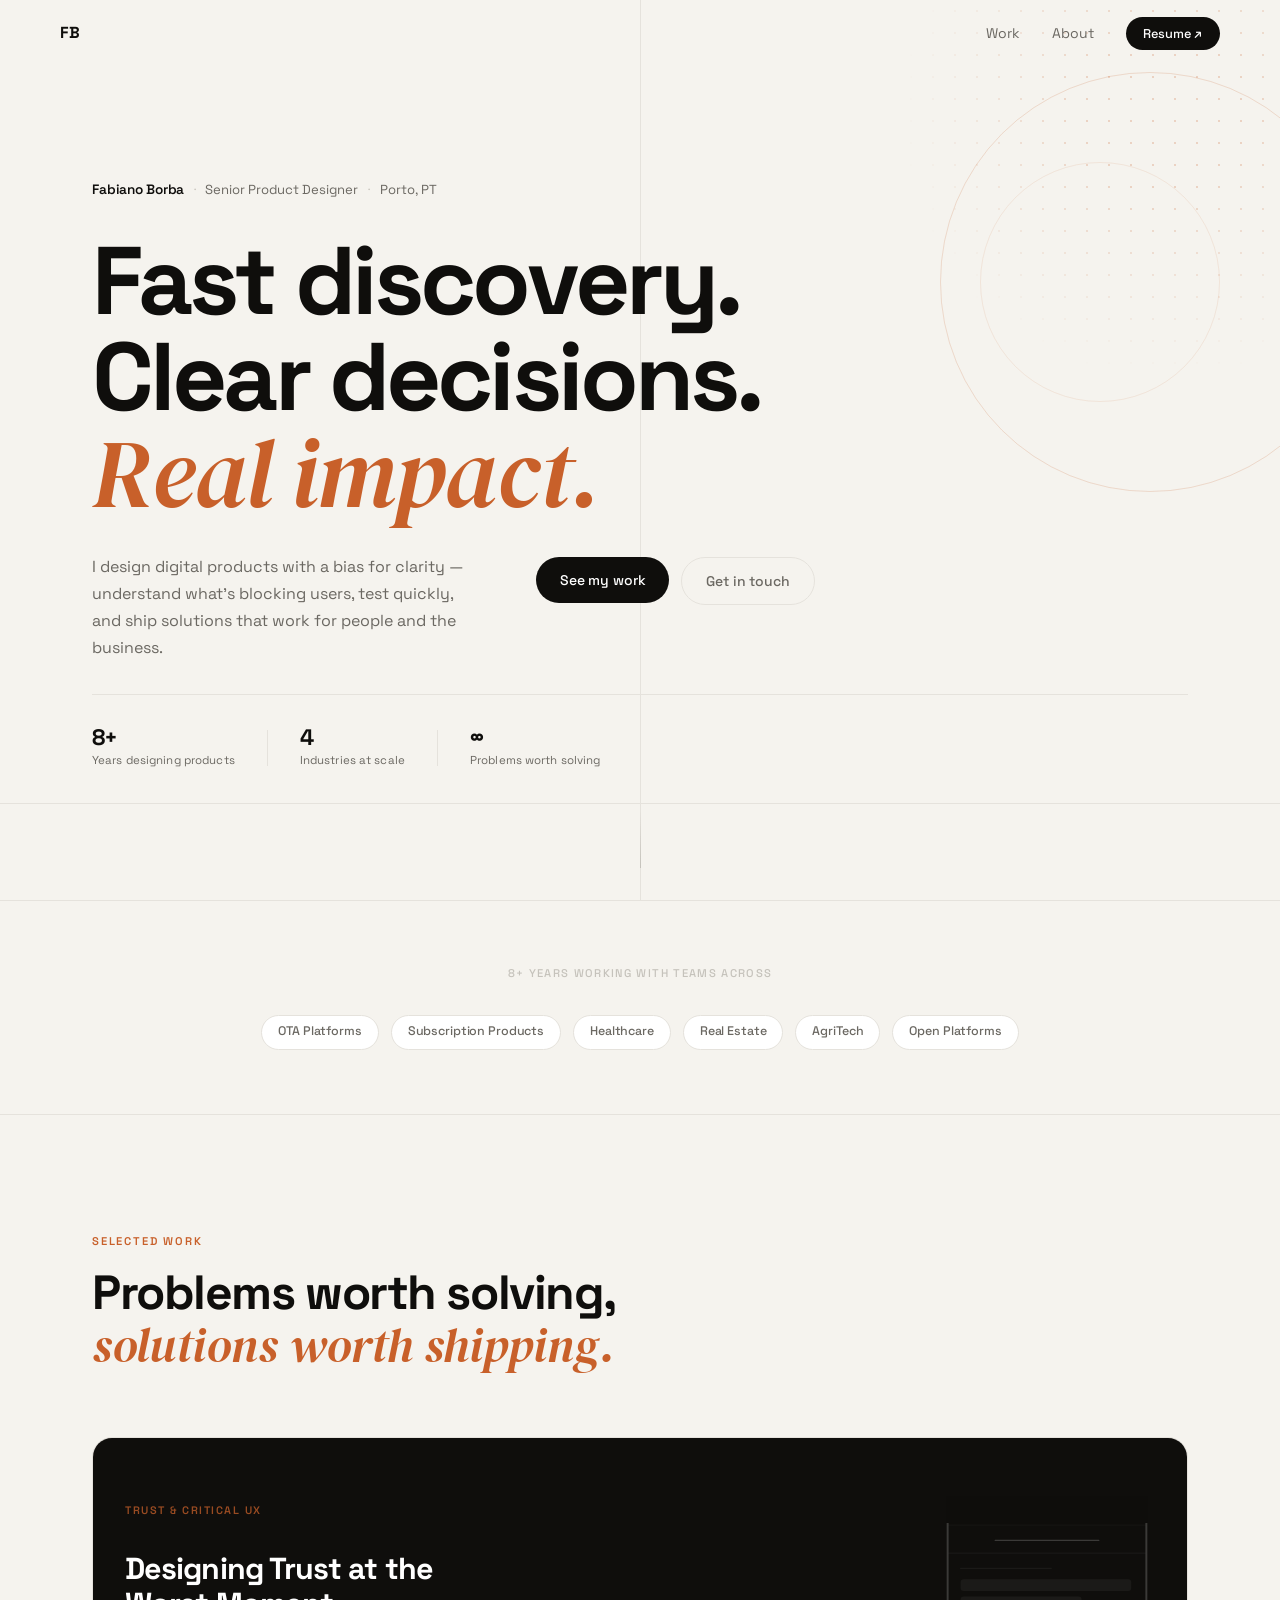
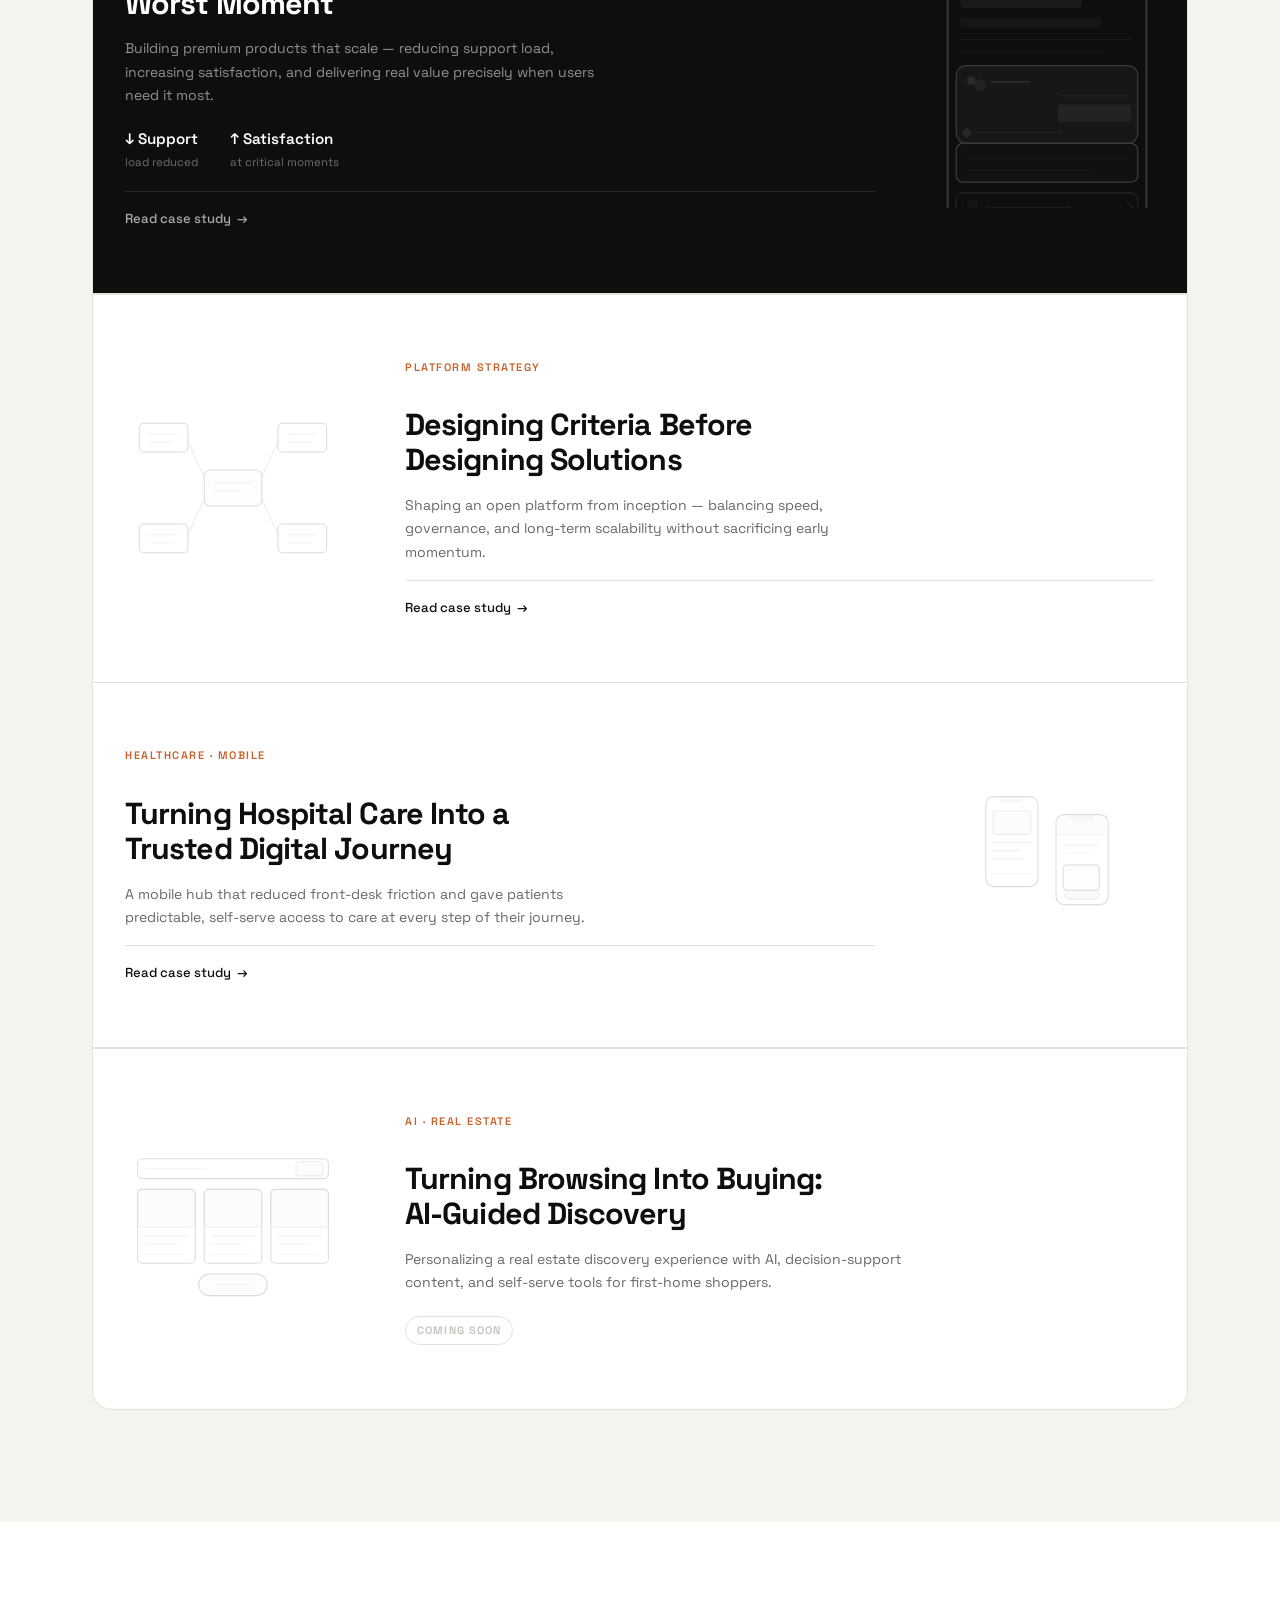
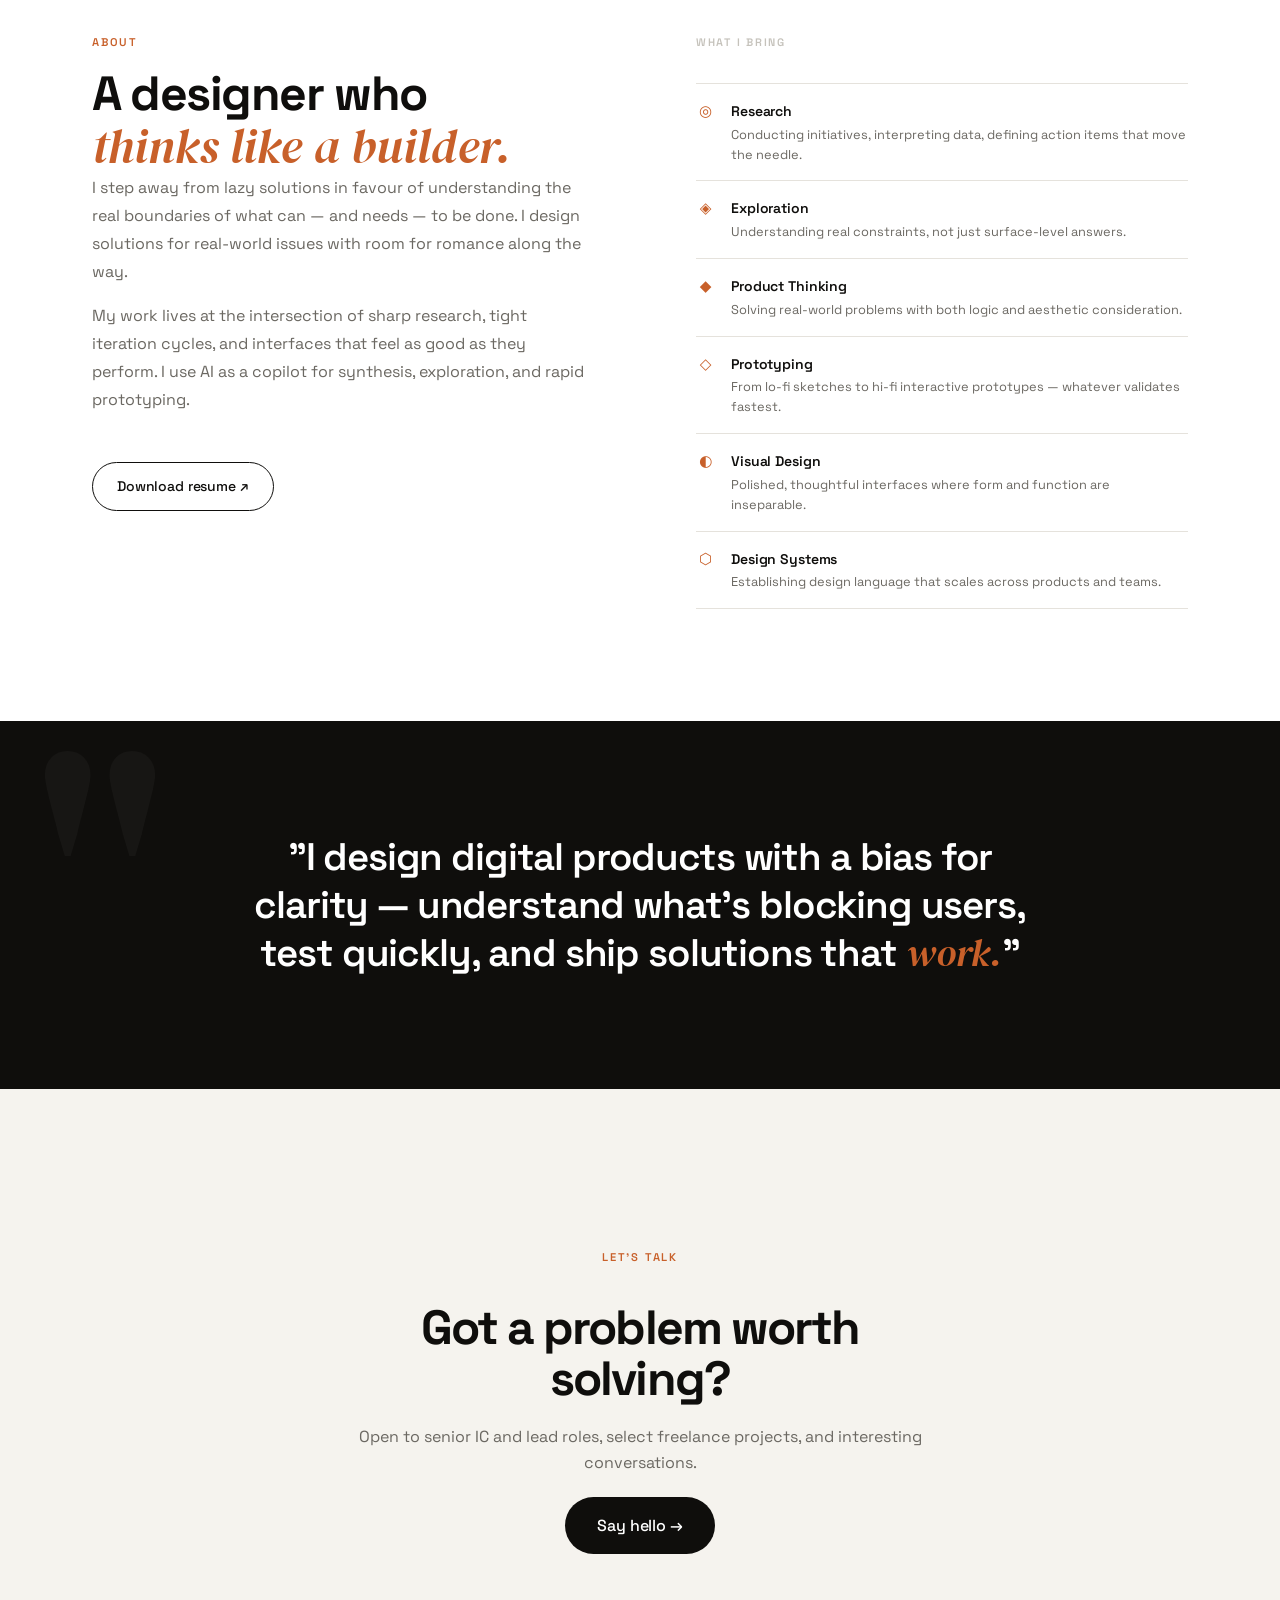
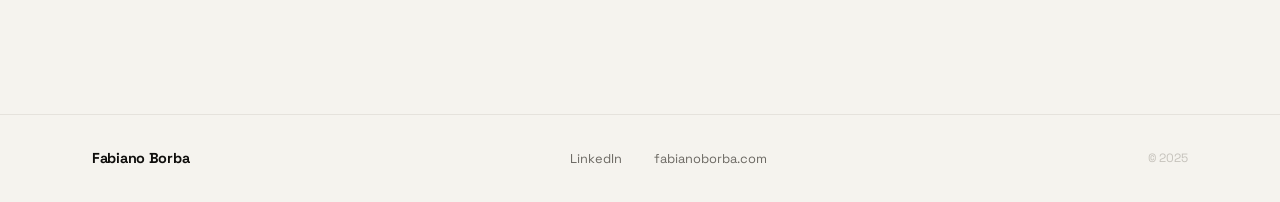
==== commit f189b293: "Work cards: remove numbers, equalize height, phone wireframe for card 01 - Remove case__num spans fr" ====
--- a/docs/index.html
+++ b/docs/index.html
@@ -123,7 +123,6 @@
           <div class="case__body">
             <div class="case__meta">
               <span class="case__tag">Trust & Critical UX</span>
-              <span class="case__num">01</span>
             </div>
             <div class="case__content">
               <h3 class="case__title">Designing Trust at the<br />Worst Moment</h3>
@@ -147,23 +146,54 @@
             </div>
           </div>
           <div class="case__visual">
-            <!-- Wireframe: browser + modal dialog -->
-            <svg viewBox="0 0 240 180" fill="none" stroke="currentColor" stroke-width="1.2" stroke-linecap="round" stroke-linejoin="round" aria-hidden="true">
-              <rect x="12" y="16" width="216" height="148" rx="7"/>
-              <line x1="12" y1="38" x2="228" y2="38"/>
-              <circle cx="28" cy="27" r="3.5"/>
-              <circle cx="41" cy="27" r="3.5"/>
-              <circle cx="54" cy="27" r="3.5"/>
-              <rect x="72" y="20" width="96" height="14" rx="7"/>
-              <line x1="28" y1="52" x2="110" y2="52" stroke-opacity="0.3"/>
-              <line x1="28" y1="62" x2="140" y2="62" stroke-opacity="0.3"/>
-              <line x1="28" y1="72" x2="90" y2="72" stroke-opacity="0.3"/>
-              <rect x="56" y="76" width="128" height="80" rx="6" fill="currentColor" fill-opacity="0.04" stroke-opacity="0.85"/>
-              <rect x="72" y="90" width="76" height="9" rx="3" fill="currentColor" fill-opacity="0.22" stroke="none"/>
-              <line x1="72" y1="110" x2="168" y2="110" stroke-opacity="0.45"/>
-              <line x1="72" y1="120" x2="152" y2="120" stroke-opacity="0.45"/>
-              <rect x="72" y="134" width="48" height="16" rx="8"/>
-              <rect x="130" y="134" width="48" height="16" rx="8" fill="currentColor" fill-opacity="0.1"/>
+            <!-- Wireframe: phone mockup — Cancel your trip / refund screen -->
+            <svg viewBox="0 28 200 264" fill="none" stroke="currentColor" stroke-width="1.2" stroke-linecap="round" stroke-linejoin="round" aria-hidden="true">
+              <!-- Phone frame -->
+              <rect x="8" y="4" width="184" height="312" rx="22" stroke-width="1.8"/>
+              <!-- Notch -->
+              <rect x="78" y="4" width="44" height="10" rx="5" fill="currentColor" fill-opacity="0.3" stroke="none"/>
+              <!-- Status bar -->
+              <line x1="8" y1="30" x2="192" y2="30" stroke-opacity="0.14"/>
+              <!-- Header: "Cancel your trip" -->
+              <line x1="52" y1="44" x2="148" y2="44"/>
+              <!-- Separator -->
+              <line x1="8" y1="56" x2="192" y2="56" stroke-opacity="0.18"/>
+              <!-- Booking ID small label -->
+              <line x1="20" y1="70" x2="104" y2="70" stroke-opacity="0.35" stroke-width="0.9"/>
+              <!-- H1 line 1 -->
+              <rect x="20" y="80" width="158" height="11" rx="3" fill="currentColor" fill-opacity="0.28" stroke="none"/>
+              <!-- H1 line 2 -->
+              <rect x="20" y="96" width="112" height="11" rx="3" fill="currentColor" fill-opacity="0.28" stroke="none"/>
+              <!-- H2 subheading -->
+              <rect x="20" y="116" width="130" height="9" rx="2.5" fill="currentColor" fill-opacity="0.2" stroke="none"/>
+              <!-- Body text -->
+              <line x1="20" y1="136" x2="178" y2="136" stroke-opacity="0.28" stroke-width="0.9"/>
+              <line x1="20" y1="147" x2="152" y2="147" stroke-opacity="0.22" stroke-width="0.9"/>
+              <!-- Dark credit card -->
+              <rect x="16" y="160" width="168" height="72" rx="9" fill="currentColor" fill-opacity="0.22"/>
+              <!-- Logo circles -->
+              <circle cx="30" cy="174" r="4" fill="currentColor" fill-opacity="0.55" stroke="none"/>
+              <circle cx="38" cy="178" r="5.5" fill="currentColor" fill-opacity="0.3" stroke="none"/>
+              <!-- Prime label -->
+              <line x1="48" y1="175" x2="84" y2="175" stroke-opacity="0.6"/>
+              <!-- Travel credit label -->
+              <line x1="112" y1="188" x2="176" y2="188" stroke-opacity="0.4" stroke-width="0.8"/>
+              <!-- Amount block -->
+              <rect x="110" y="196" width="68" height="16" rx="3" fill="currentColor" fill-opacity="0.35" stroke="none"/>
+              <!-- Prime Plus Exclusive -->
+              <rect x="22" y="219" width="7" height="7" rx="1" fill="currentColor" fill-opacity="0.5" stroke="none" transform="rotate(45 25.5 222.5)"/>
+              <line x1="34" y1="222" x2="114" y2="222" stroke-opacity="0.4" stroke-width="0.9"/>
+              <!-- Light info section -->
+              <rect x="16" y="232" width="168" height="36" rx="6" fill="currentColor" fill-opacity="0.07"/>
+              <line x1="26" y1="246" x2="175" y2="246" stroke-opacity="0.28" stroke-width="0.9"/>
+              <line x1="26" y1="257" x2="140" y2="257" stroke-opacity="0.22" stroke-width="0.9"/>
+              <!-- List item: Next steps -->
+              <rect x="16" y="278" width="168" height="26" rx="6" stroke-opacity="0.45"/>
+              <rect x="26" y="285" width="10" height="12" rx="2" fill="currentColor" fill-opacity="0.14" stroke="none"/>
+              <line x1="44" y1="291" x2="122" y2="291" stroke-opacity="0.38"/>
+              <polyline points="174,287 179,291 174,295" stroke-opacity="0.4" stroke-width="1.2"/>
+              <!-- Home indicator -->
+              <rect x="72" y="306" width="56" height="4" rx="2" fill="currentColor" fill-opacity="0.22" stroke="none"/>
             </svg>
           </div>
         </article>
@@ -172,7 +202,6 @@
           <div class="case__body">
             <div class="case__meta">
               <span class="case__tag">Platform Strategy</span>
-              <span class="case__num">02</span>
             </div>
             <div class="case__content">
               <h3 class="case__title">Designing Criteria Before<br />Designing Solutions</h3>
@@ -215,7 +244,6 @@
           <div class="case__body">
             <div class="case__meta">
               <span class="case__tag">Healthcare · Mobile</span>
-              <span class="case__num">03</span>
             </div>
             <div class="case__content">
               <h3 class="case__title">Turning Hospital Care Into a<br />Trusted Digital Journey</h3>
@@ -254,7 +282,6 @@
           <div class="case__body">
             <div class="case__meta">
               <span class="case__tag">AI · Real Estate</span>
-              <span class="case__num">04</span>
             </div>
             <div class="case__content">
               <h3 class="case__title">Turning Browsing Into Buying:<br />AI-Guided Discovery</h3>
--- a/docs/style.css
+++ b/docs/style.css
@@ -512,6 +512,7 @@
 
 .case {
   background: var(--white);
+  min-height: 360px;
   display: flex;
   flex-direction: row;
   transition: background 0.22s;
@@ -530,24 +531,19 @@
 }
 
 .case__visual {
-  width: 300px;
+  width: 280px;
   flex-shrink: 0;
   display: flex;
   align-items: center;
   justify-content: center;
-  padding: var(--space-lg);
-  background: var(--cream);
-  border-left: 1.5px solid var(--border);
+  padding: var(--space-lg) var(--space-md);
   color: var(--ink-30);
-}
-.case:nth-child(even) .case__visual {
-  border-left: none;
-  border-right: 1.5px solid var(--border);
 }
 .case__visual svg {
   width: 100%;
   max-width: 220px;
   height: auto;
+  opacity: 0.55;
 }
 
 .case--featured {
@@ -556,9 +552,11 @@
   color: var(--white);
 }
 .case--featured .case__visual {
-  background: rgba(255,255,255,0.04);
-  border-left-color: rgba(255,255,255,0.08);
-  color: rgba(255,255,255,0.18);
+  color: rgba(255,255,255,1);
+  padding: var(--space-md);
+}
+.case--featured .case__visual svg {
+  opacity: 0.18;
 }
 .case--featured:hover { background: #1a1917; }
 
@@ -582,12 +580,6 @@
 }
 .case--featured .case__tag { color: rgba(200, 96, 42, 0.75); }
 
-.case__num {
-  font-size: 0.72rem;
-  color: var(--ink-30);
-  font-variant-numeric: tabular-nums;
-}
-.case--featured .case__num { color: rgba(255,255,255,0.25); }
 
 .case__content {
   flex: 1;
@@ -878,12 +870,6 @@
   }
   .case__visual {
     width: 100%;
-    border-left: none !important;
-    border-right: none !important;
-    border-top: 1.5px solid var(--border);
-  }
-  .case--featured .case__visual {
-    border-top-color: rgba(255,255,255,0.08);
   }
 
   .about__grid {
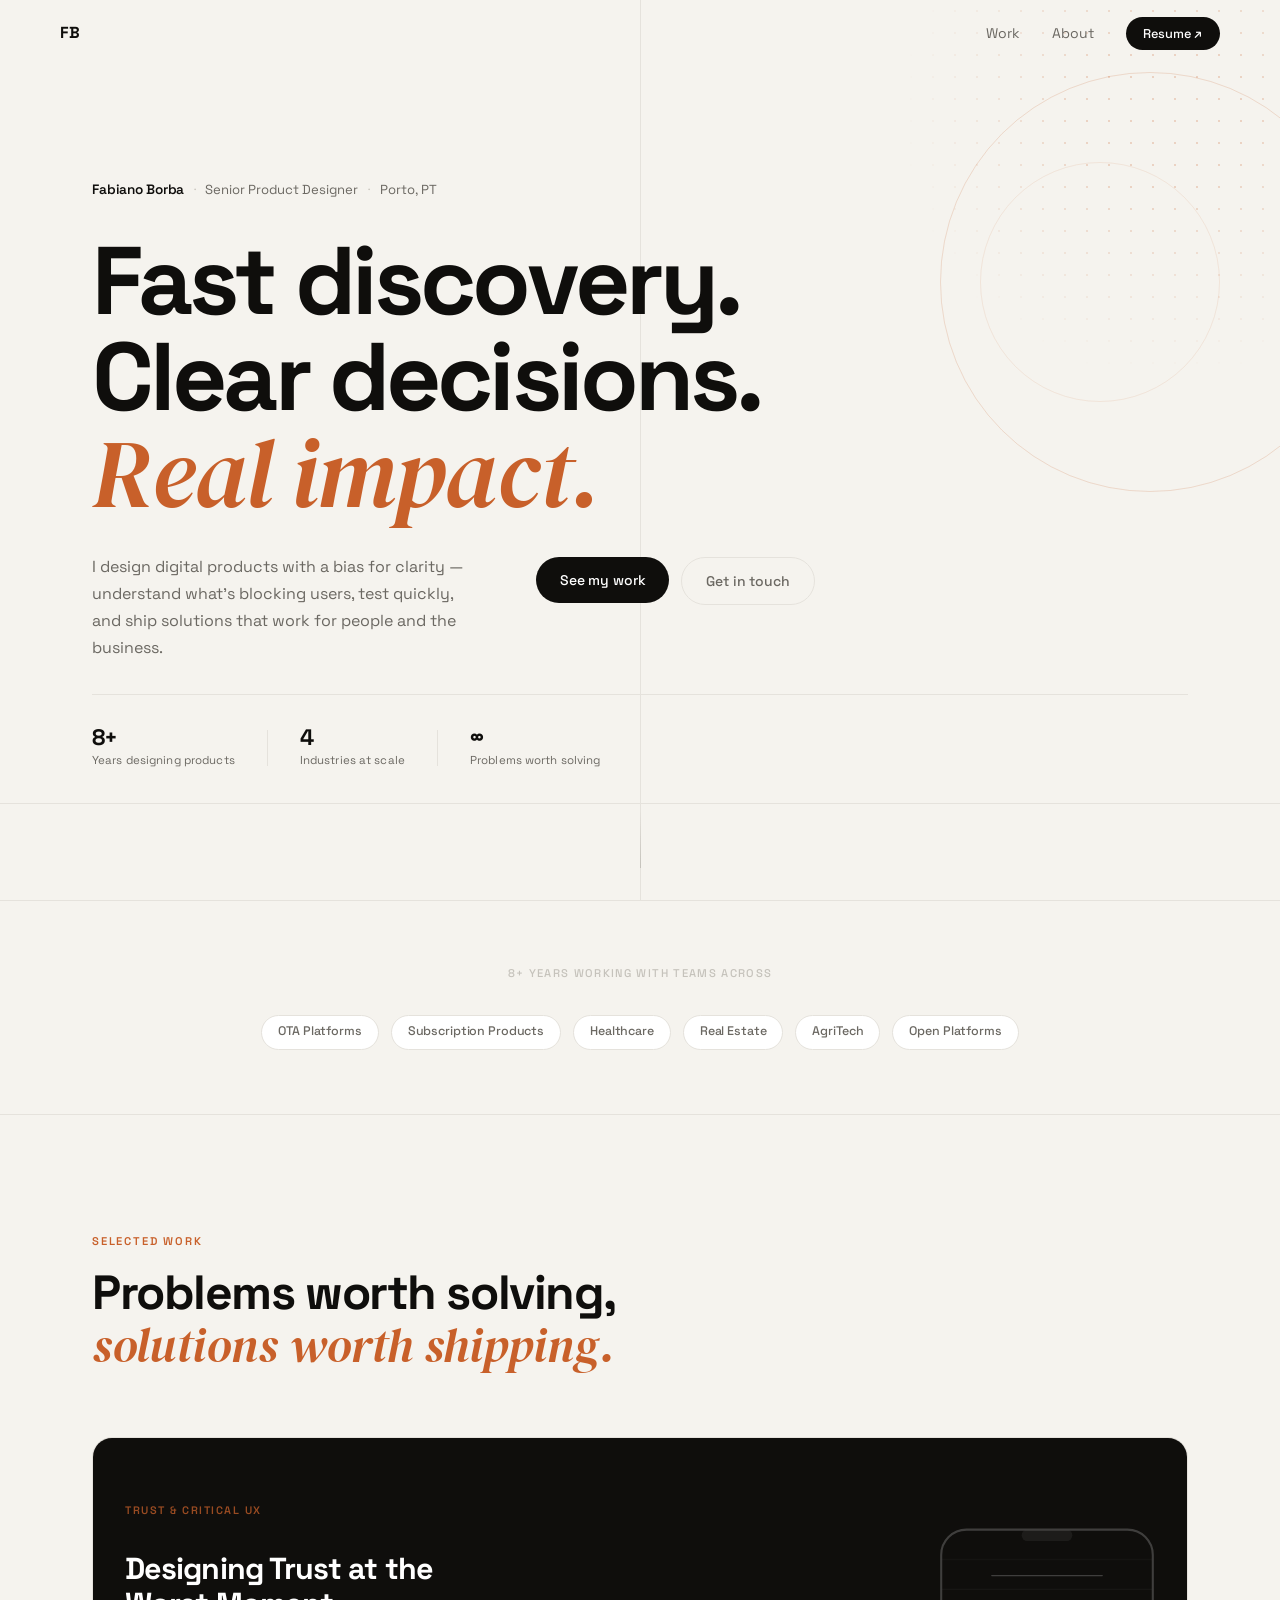
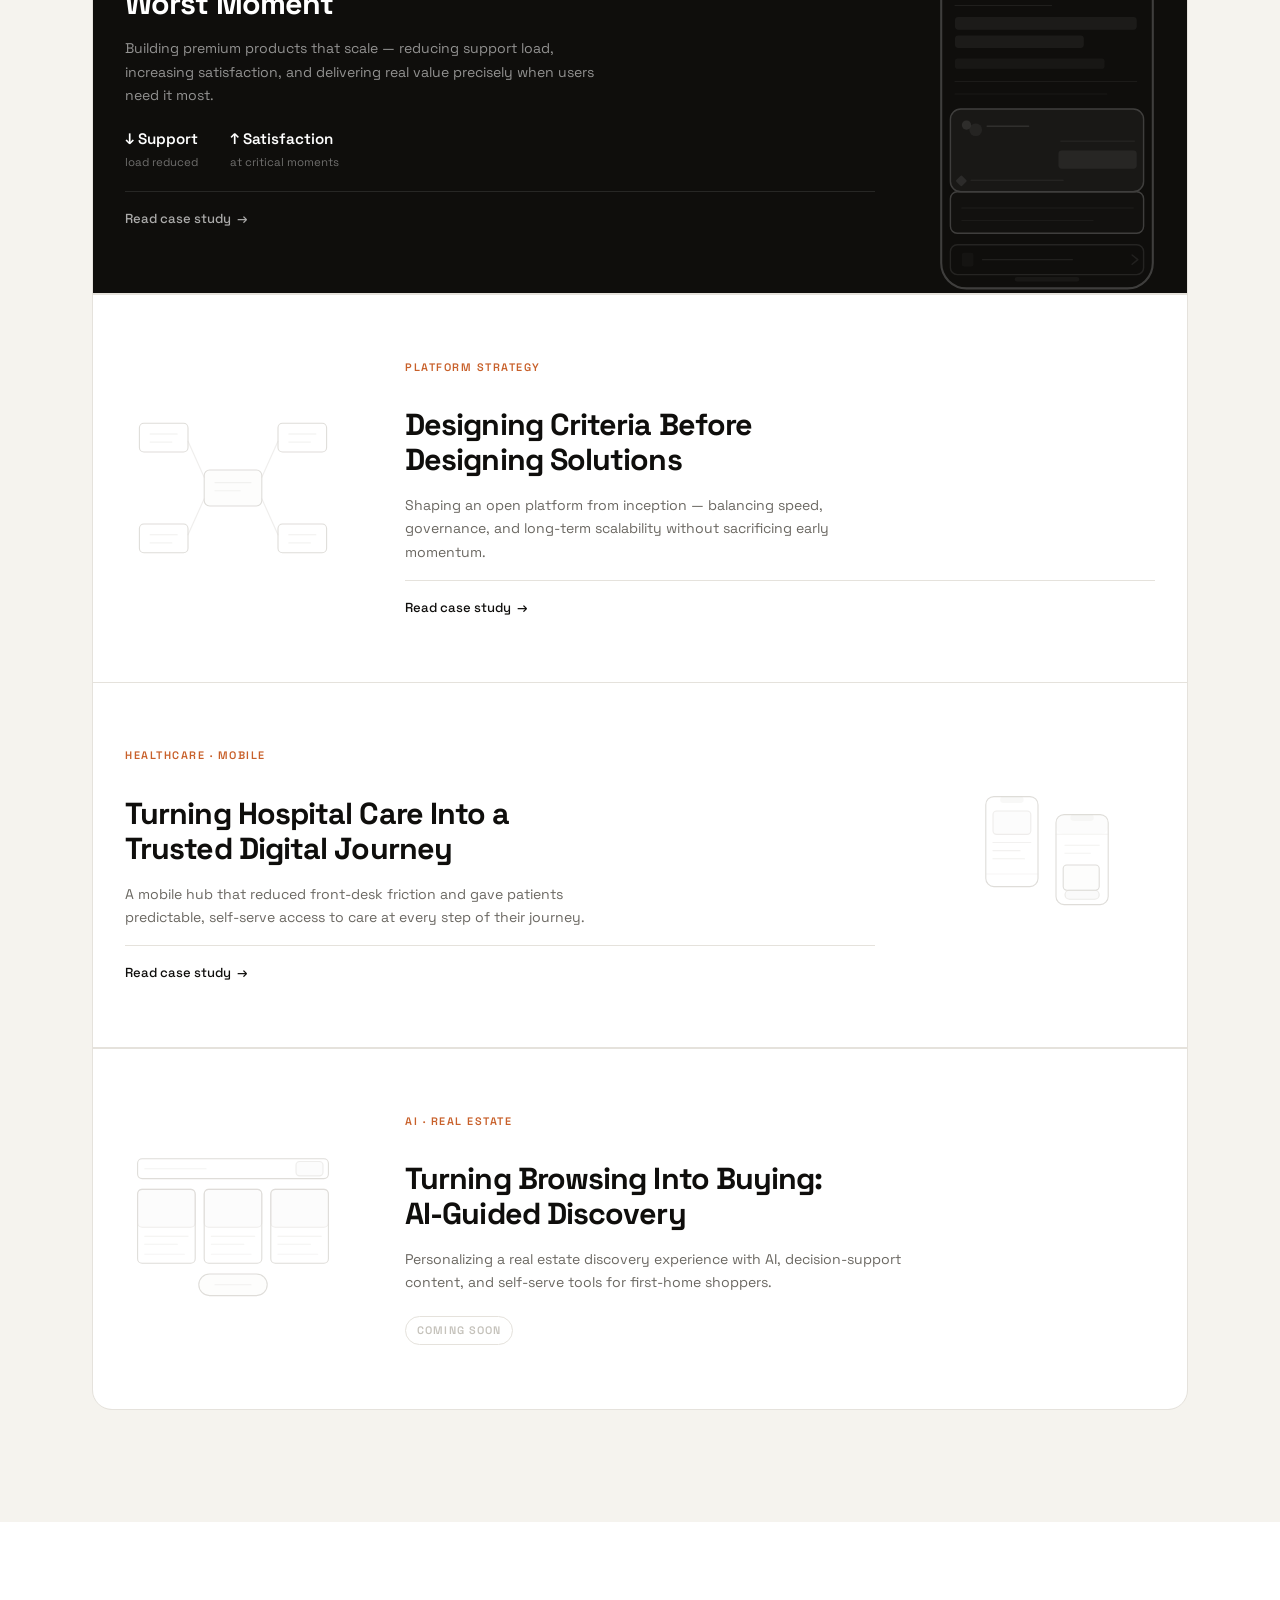
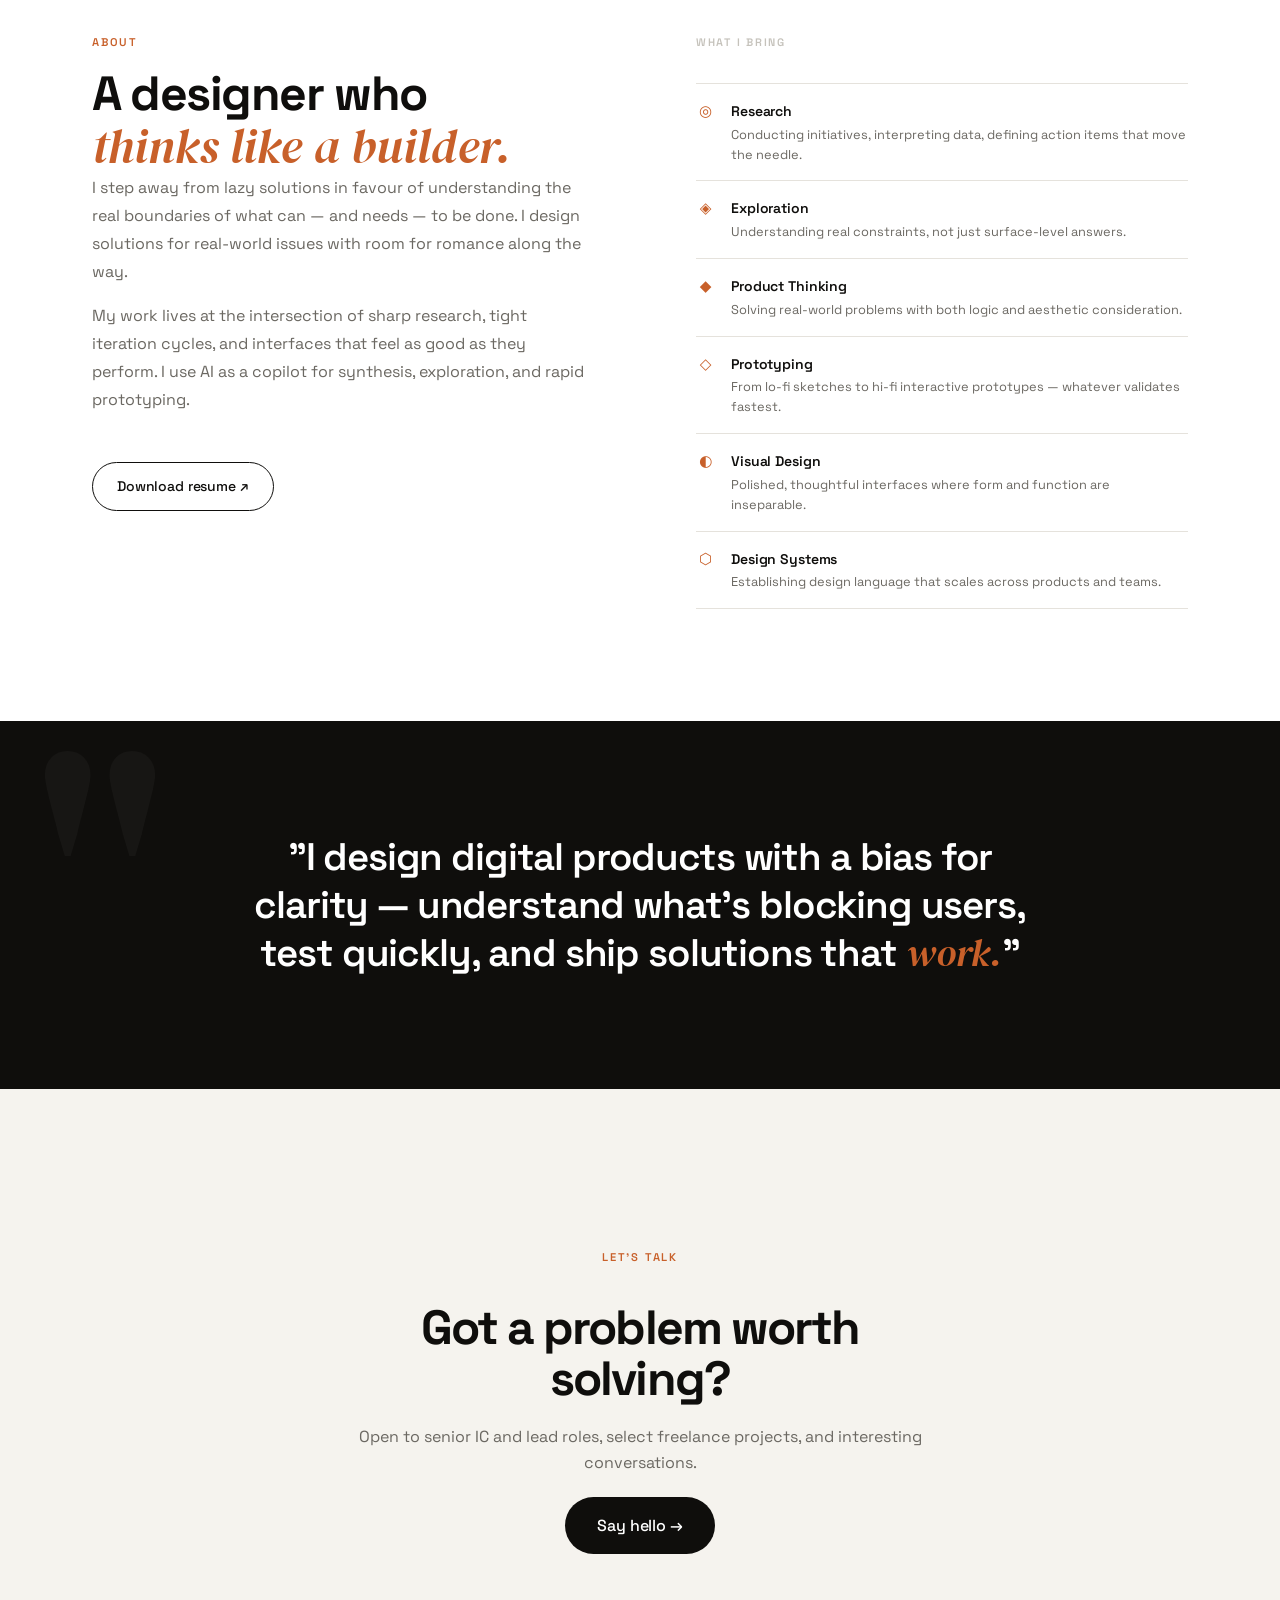
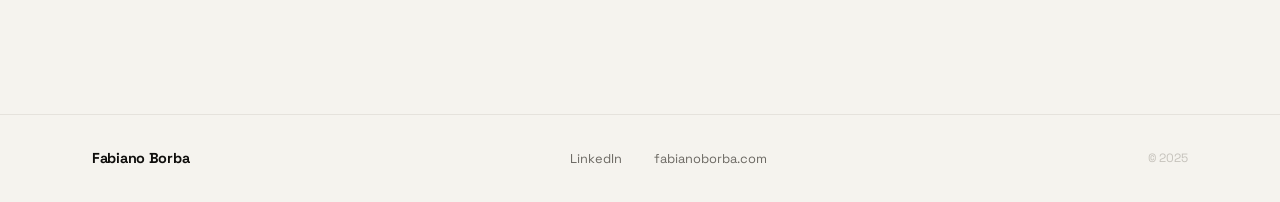
==== commit f940e10a: "Card 01 phone: full top, bottom-aligned with crop, slide-up entrance animation - Remove top crop (vi" ====
--- a/docs/index.html
+++ b/docs/index.html
@@ -147,7 +147,7 @@
           </div>
           <div class="case__visual">
             <!-- Wireframe: phone mockup — Cancel your trip / refund screen -->
-            <svg viewBox="0 28 200 264" fill="none" stroke="currentColor" stroke-width="1.2" stroke-linecap="round" stroke-linejoin="round" aria-hidden="true">
+            <svg viewBox="0 0 200 320" fill="none" stroke="currentColor" stroke-width="1.2" stroke-linecap="round" stroke-linejoin="round" aria-hidden="true">
               <!-- Phone frame -->
               <rect x="8" y="4" width="184" height="312" rx="22" stroke-width="1.8"/>
               <!-- Notch -->
--- a/docs/style.css
+++ b/docs/style.css
@@ -553,10 +553,29 @@
 }
 .case--featured .case__visual {
   color: rgba(255,255,255,1);
-  padding: var(--space-md);
+  padding: var(--space-md) var(--space-sm) 0;
+  overflow: hidden;
+  align-items: flex-end;
+  justify-content: center;
 }
 .case--featured .case__visual svg {
-  opacity: 0.18;
+  width: 230px;
+  max-width: none;
+  height: auto;
+  flex-shrink: 0;
+  opacity: 0;
+  animation: phoneReveal 1s cubic-bezier(0.22, 1, 0.36, 1) 0.35s forwards;
+}
+
+@keyframes phoneReveal {
+  from {
+    opacity: 0;
+    transform: translateY(48px);
+  }
+  to {
+    opacity: 0.2;
+    transform: translateY(0);
+  }
 }
 .case--featured:hover { background: #1a1917; }
 
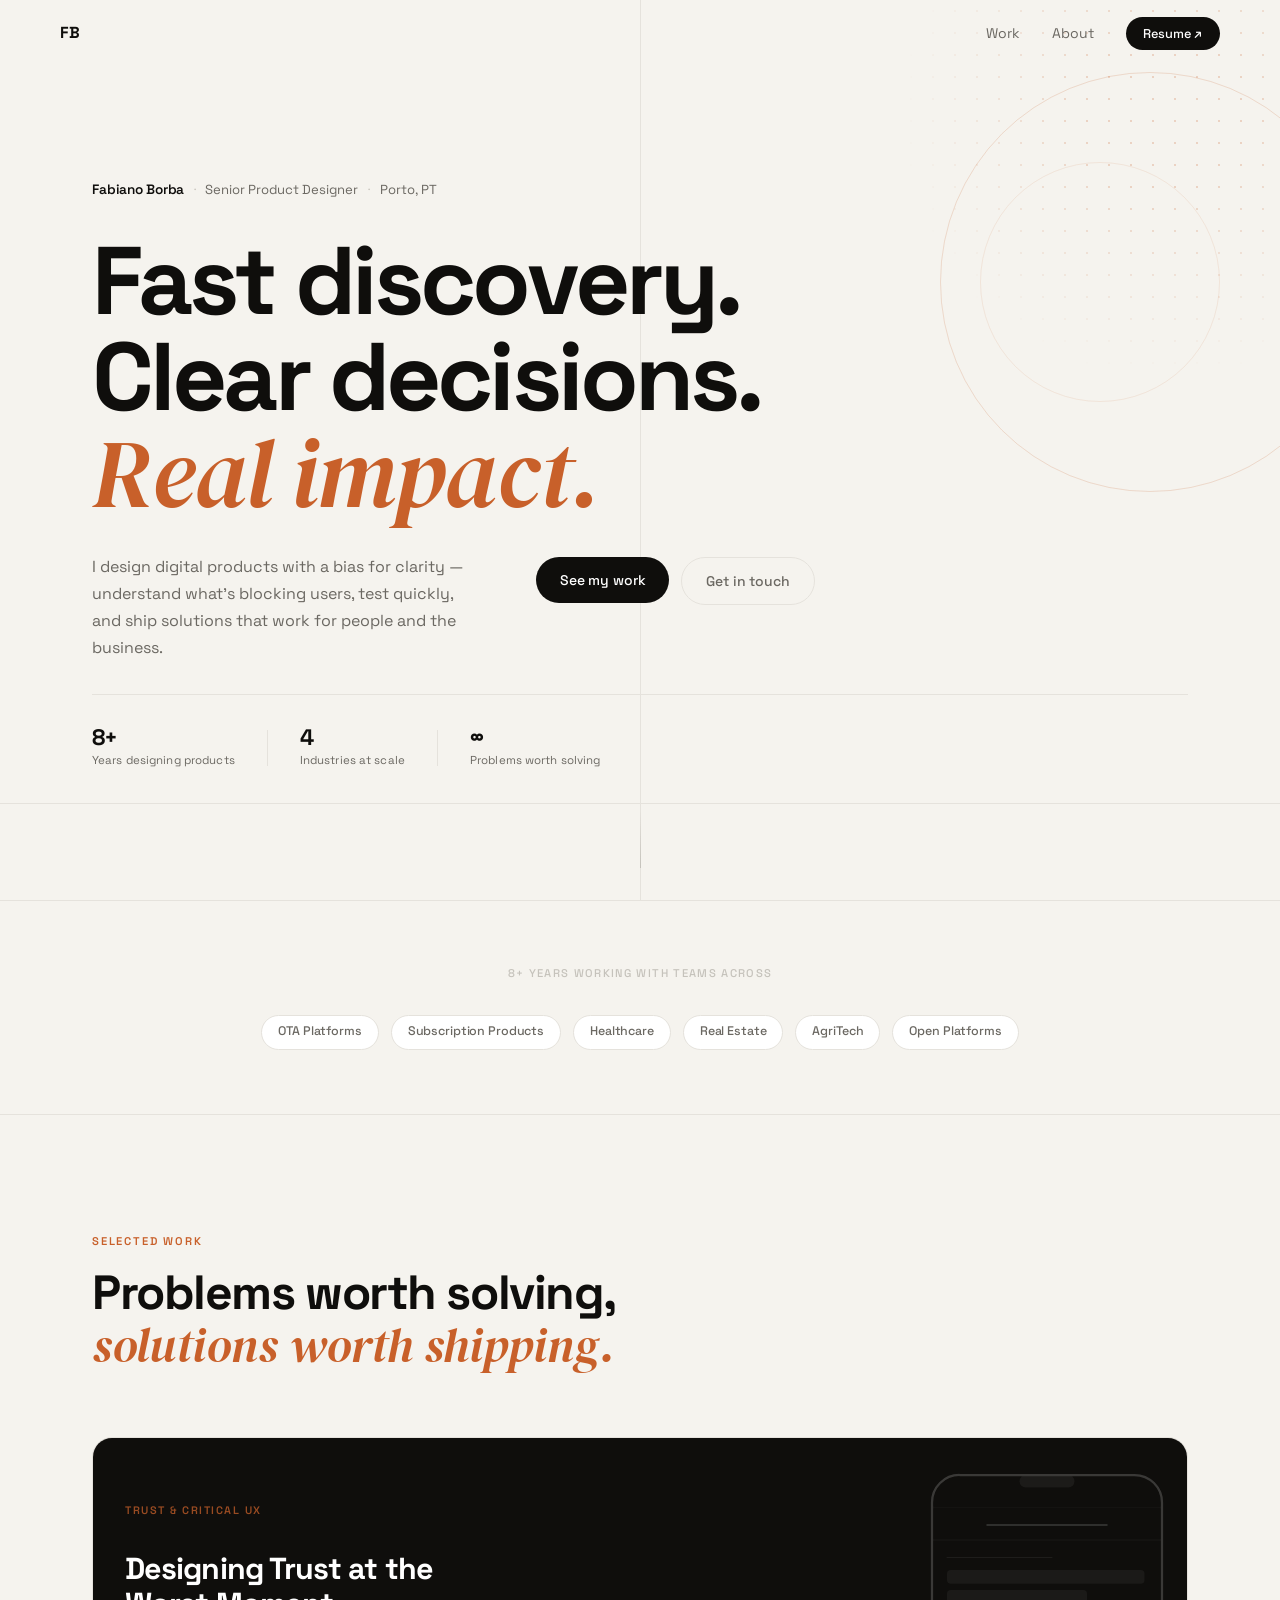
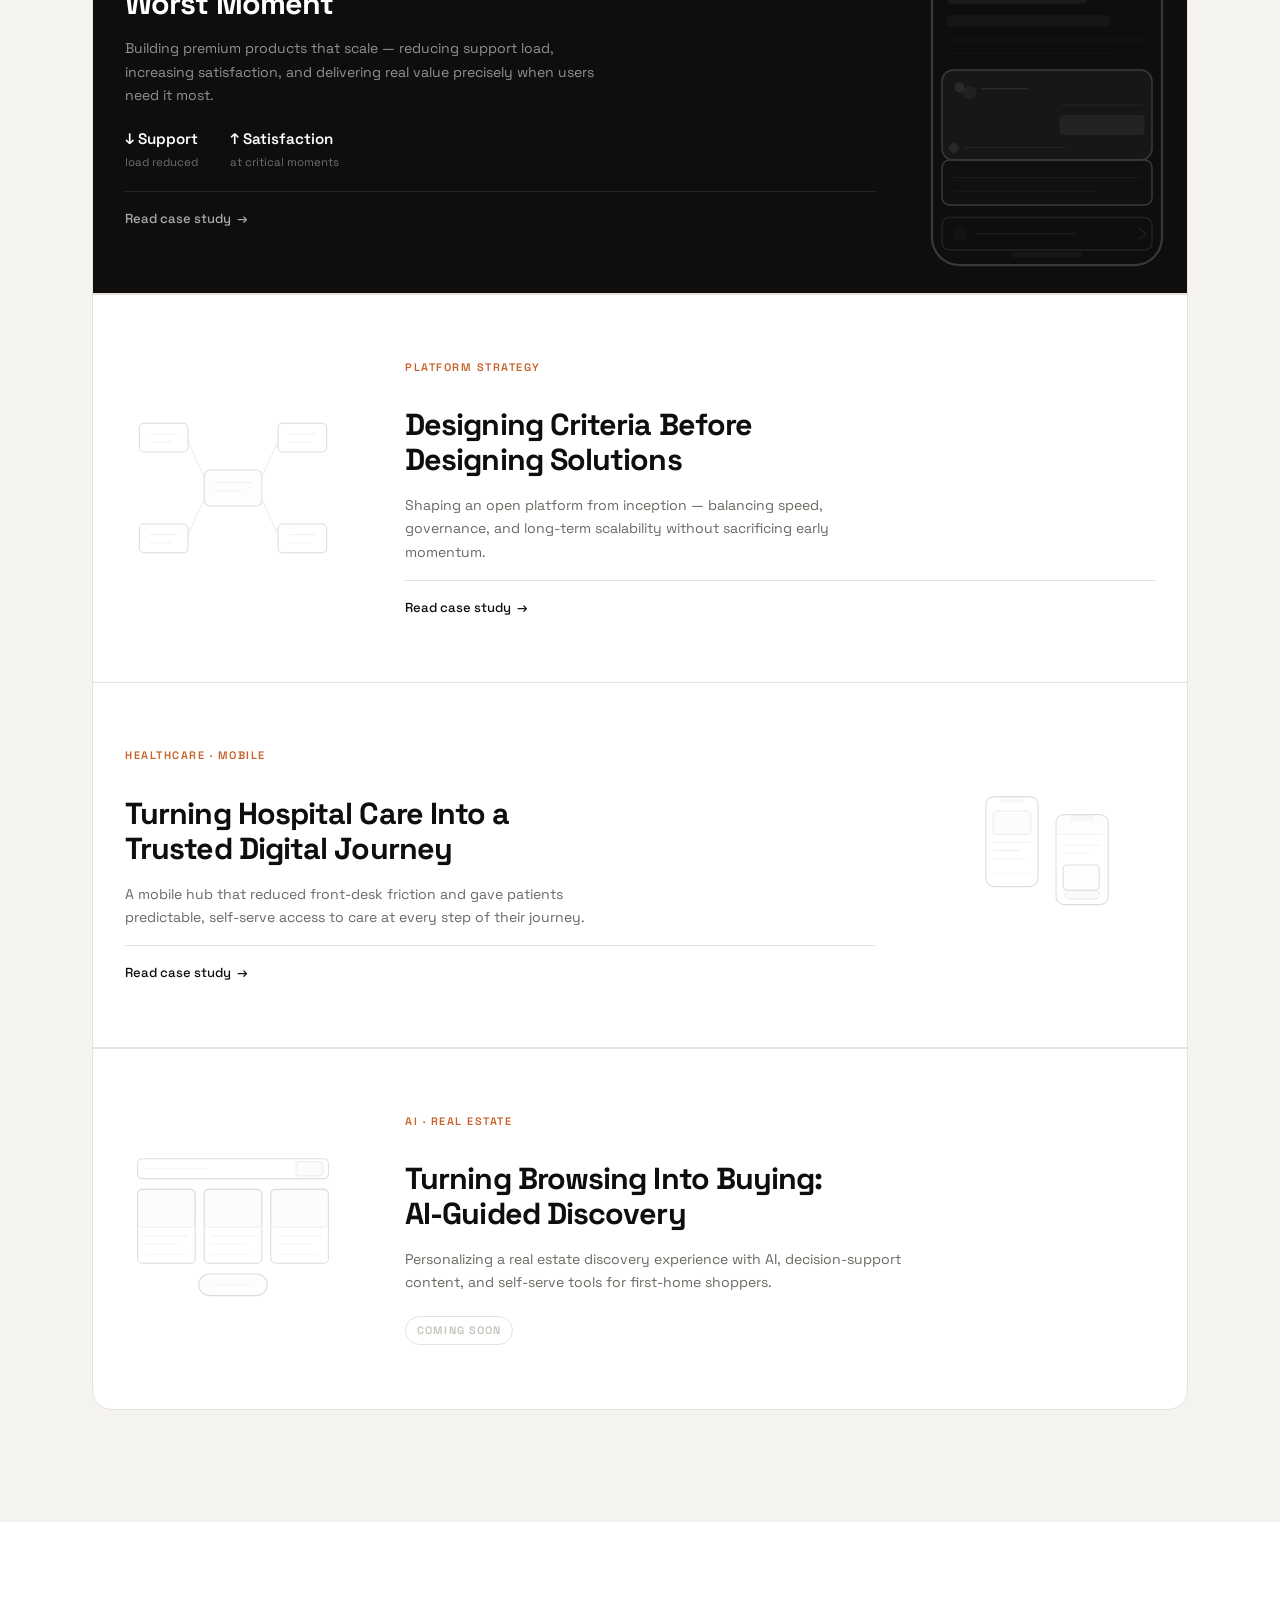
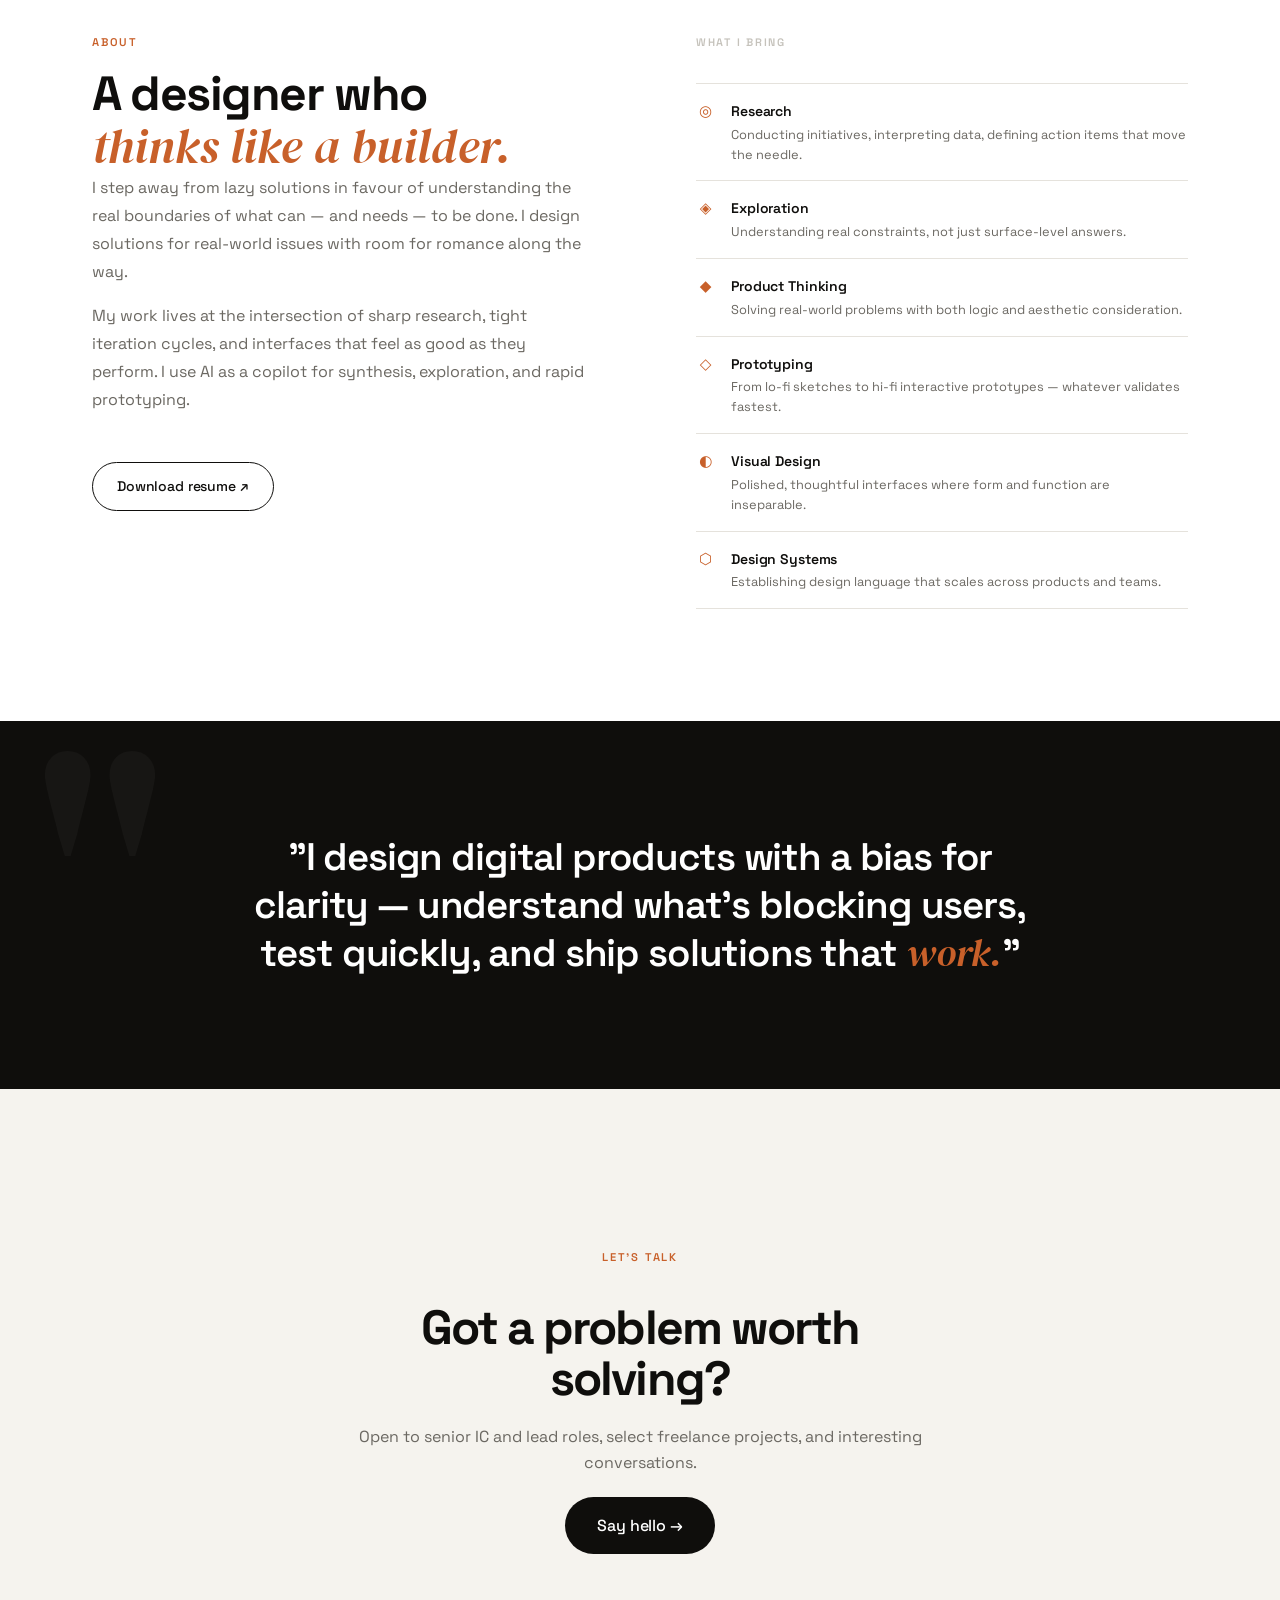
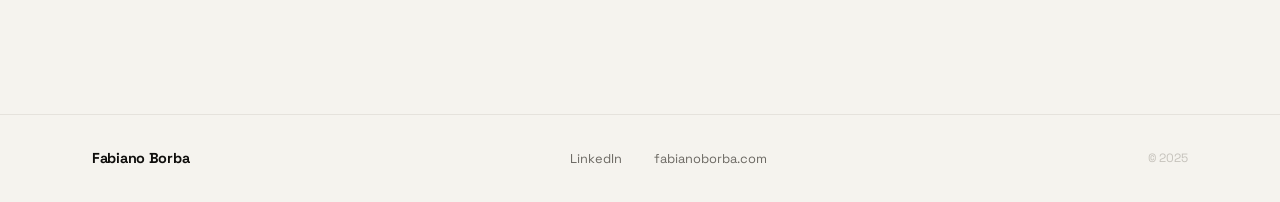
==== commit dcd1d789: "Cards: bottom-crop phone, equalized padding, staggered entrance animations - Phone: align-items flex" ====
--- a/docs/index.html
+++ b/docs/index.html
@@ -438,5 +438,21 @@
   </footer>
 
   <script src="script.js"></script>
+  <script>
+    (function () {
+      const observer = new IntersectionObserver(
+        (entries) => {
+          entries.forEach((e) => {
+            if (e.isIntersecting) {
+              e.target.classList.add('is-visible');
+              observer.unobserve(e.target);
+            }
+          });
+        },
+        { threshold: 0.12 }
+      );
+      document.querySelectorAll('.case').forEach((el) => observer.observe(el));
+    })();
+  </script>
 </body>
 </html>
--- a/docs/style.css
+++ b/docs/style.css
@@ -553,31 +553,39 @@
 }
 .case--featured .case__visual {
   color: rgba(255,255,255,1);
-  padding: var(--space-md) var(--space-sm) 0;
+  padding: var(--space-md) var(--space-md) 0;
   overflow: hidden;
-  align-items: flex-end;
+  align-items: flex-start;
   justify-content: center;
 }
 .case--featured .case__visual svg {
-  width: 230px;
+  width: 250px;
   max-width: none;
   height: auto;
   flex-shrink: 0;
+  opacity: 0.18;
+}
+.case--featured:hover { background: #1a1917; }
+
+/* ─── Card entrance animations ──────────────────────────────────────── */
+
+.case .case__tag,
+.case .case__title,
+.case .case__desc,
+.case .case__outcomes,
+.case .case__link,
+.case .case__soon,
+.case .case__visual {
   opacity: 0;
-  animation: phoneReveal 1s cubic-bezier(0.22, 1, 0.36, 1) 0.35s forwards;
-}
-
-@keyframes phoneReveal {
-  from {
-    opacity: 0;
-    transform: translateY(48px);
-  }
-  to {
-    opacity: 0.2;
-    transform: translateY(0);
-  }
-}
-.case--featured:hover { background: #1a1917; }
+}
+
+.case.is-visible .case__tag      { animation: fadeUp 0.5s var(--ease) 0.00s both; }
+.case.is-visible .case__title    { animation: fadeUp 0.5s var(--ease) 0.13s both; }
+.case.is-visible .case__desc     { animation: fadeUp 0.5s var(--ease) 0.24s both; }
+.case.is-visible .case__outcomes { animation: fadeUp 0.5s var(--ease) 0.32s both; }
+.case.is-visible .case__link     { animation: fadeUp 0.5s var(--ease) 0.38s both; }
+.case.is-visible .case__soon     { animation: fadeUp 0.5s var(--ease) 0.38s both; }
+.case.is-visible .case__visual   { animation: fadeUp 0.7s var(--ease) 0.08s both; }
 
 .case--soon {
   opacity: 0.5;
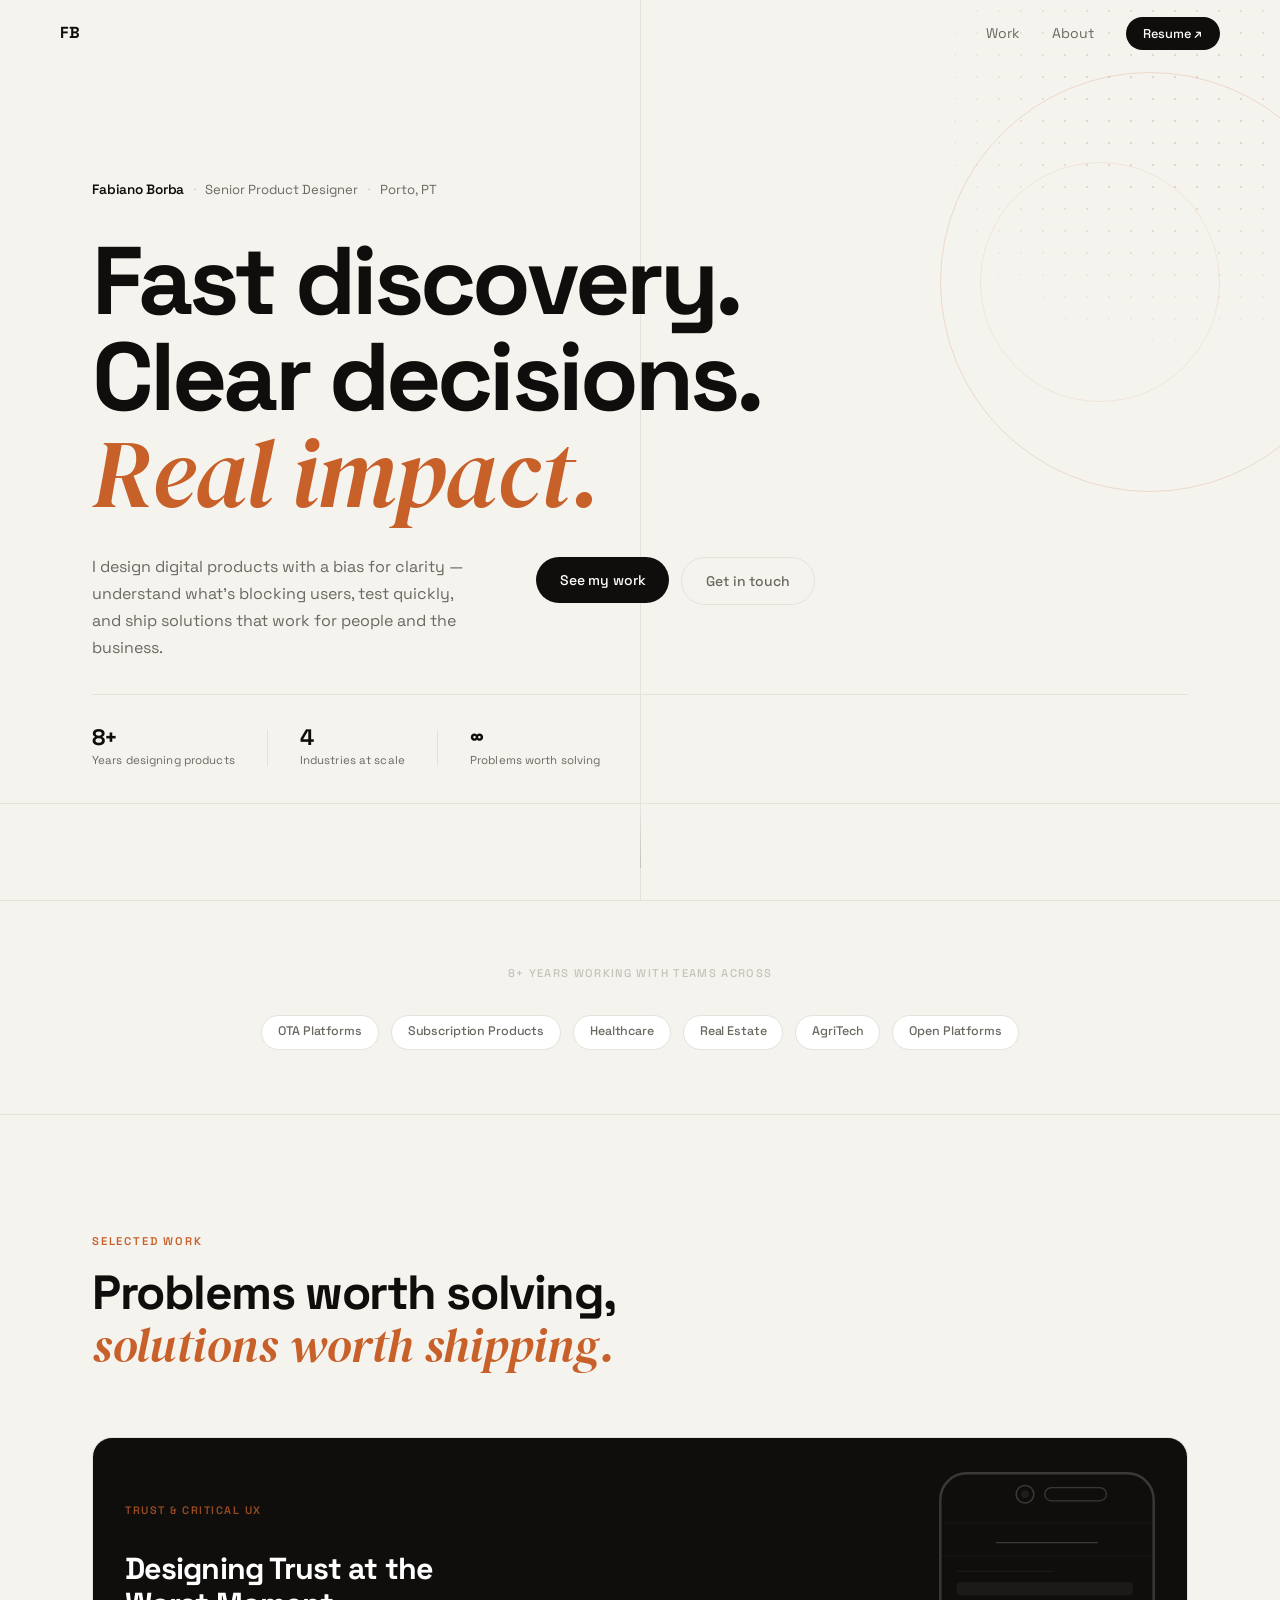
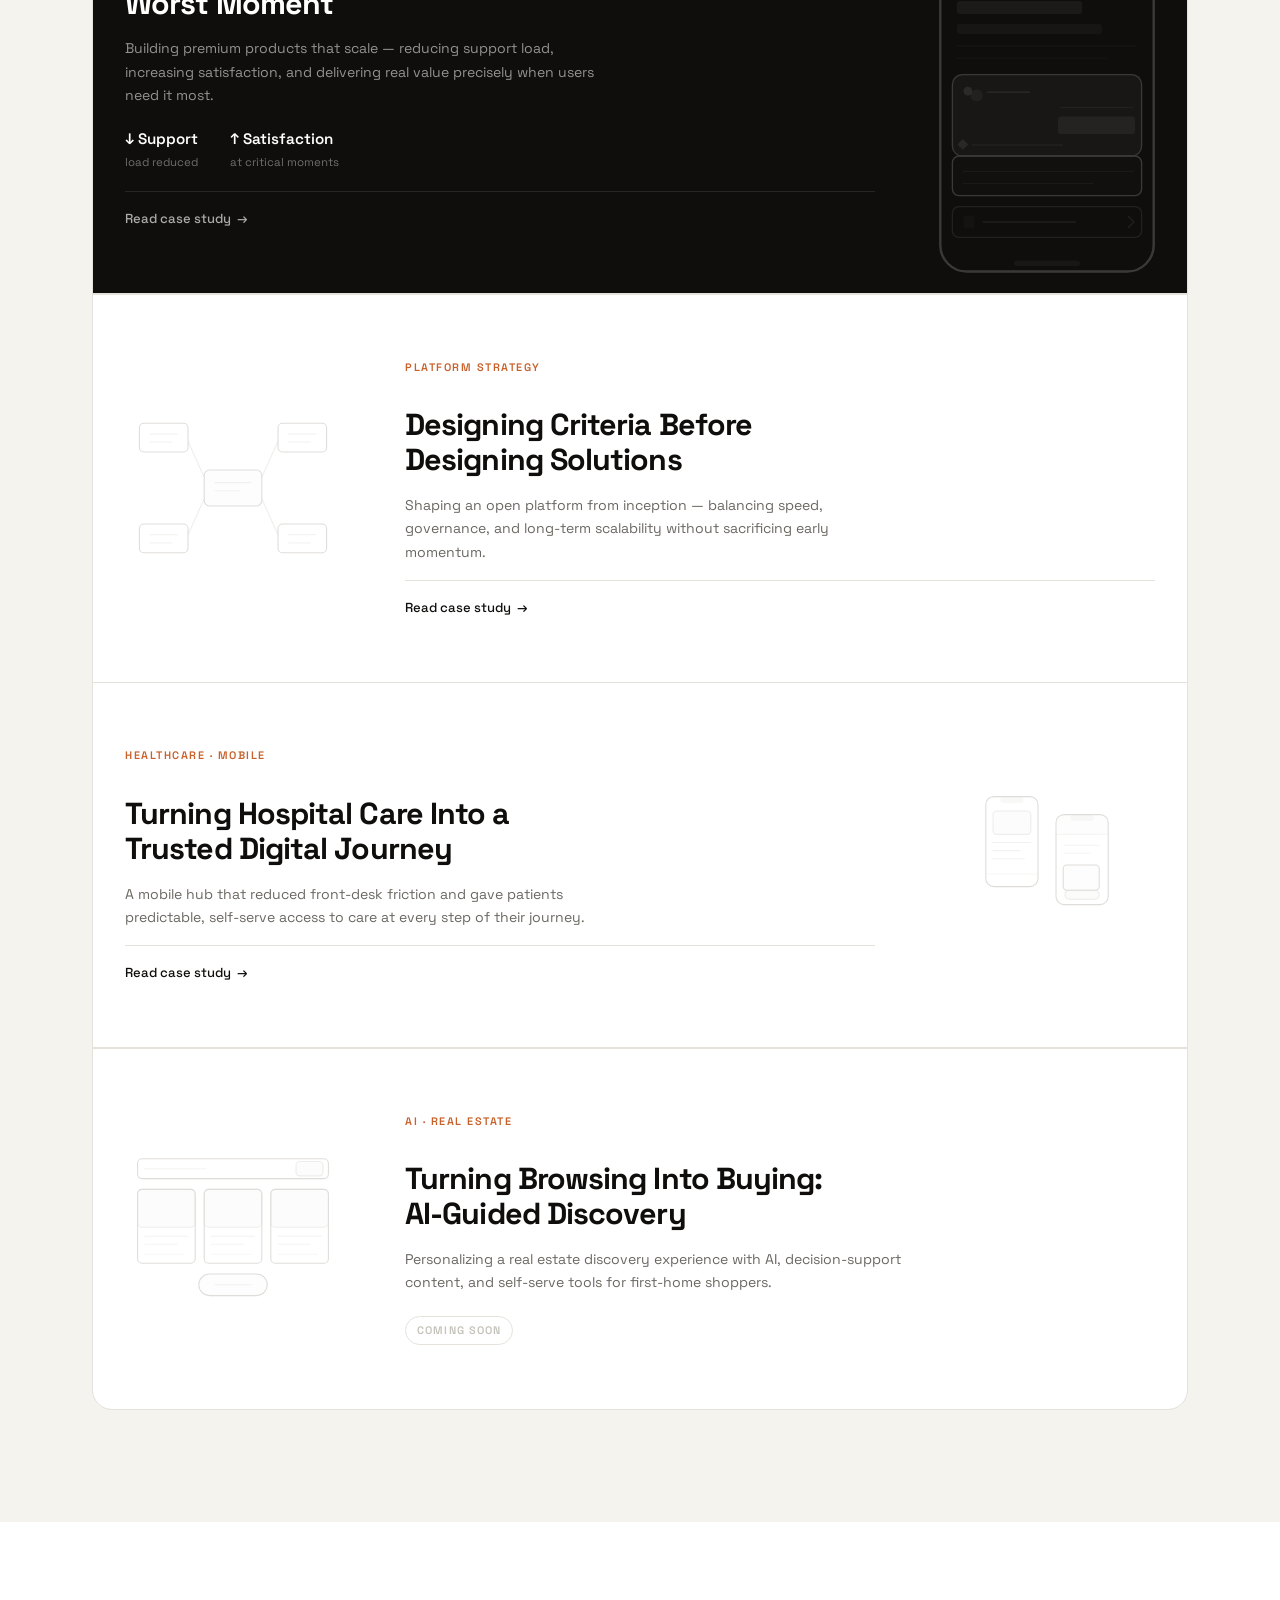
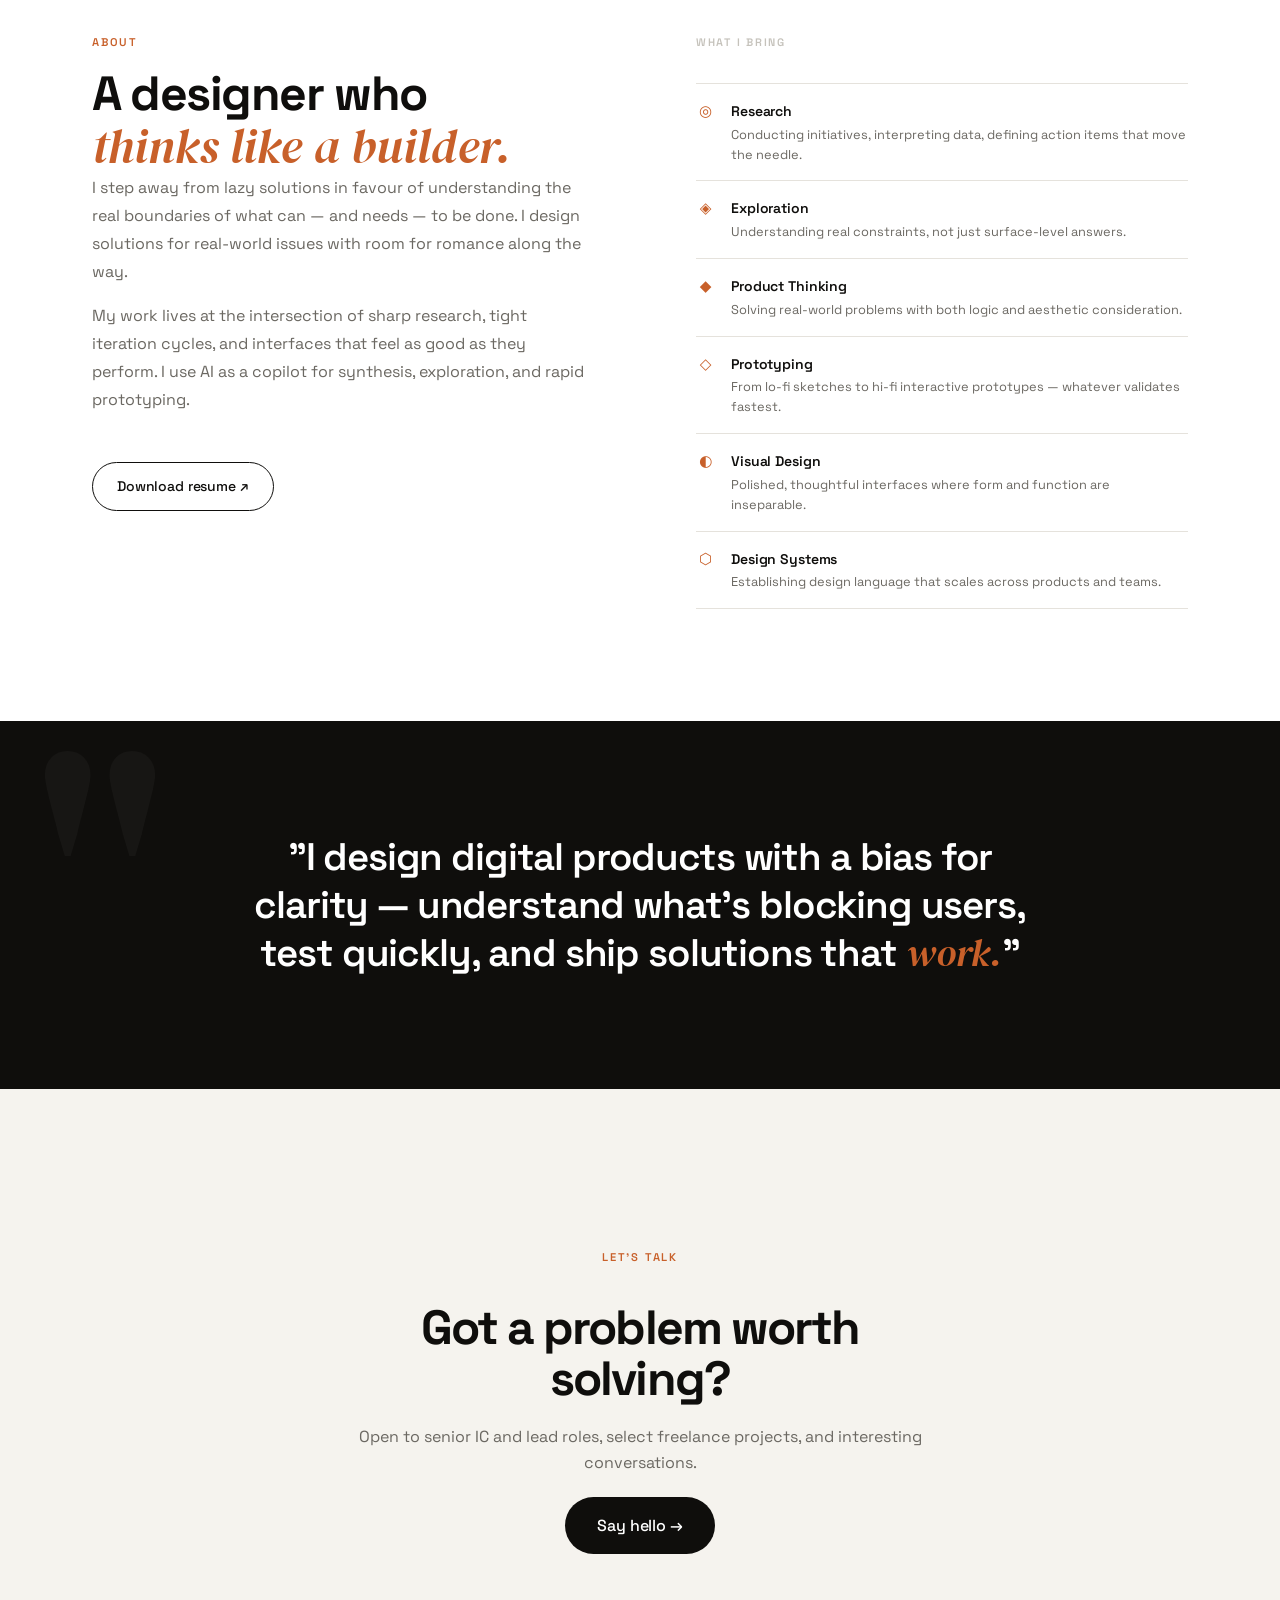
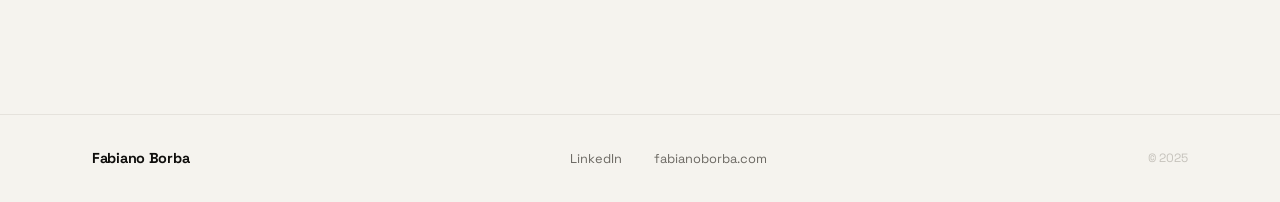
==== commit 355b3fbc: "Card 01 phone: hardware bezel, crop after Next steps row - Add camera circle + speaker grill in top " ====
--- a/docs/index.html
+++ b/docs/index.html
@@ -147,53 +147,58 @@
           </div>
           <div class="case__visual">
             <!-- Wireframe: phone mockup — Cancel your trip / refund screen -->
-            <svg viewBox="0 0 200 320" fill="none" stroke="currentColor" stroke-width="1.2" stroke-linecap="round" stroke-linejoin="round" aria-hidden="true">
-              <!-- Phone frame -->
-              <rect x="8" y="4" width="184" height="312" rx="22" stroke-width="1.8"/>
-              <!-- Notch -->
-              <rect x="78" y="4" width="44" height="10" rx="5" fill="currentColor" fill-opacity="0.3" stroke="none"/>
-              <!-- Status bar -->
-              <line x1="8" y1="30" x2="192" y2="30" stroke-opacity="0.14"/>
+            <svg viewBox="0 0 200 368" fill="none" stroke="currentColor" stroke-width="1.2" stroke-linecap="round" stroke-linejoin="round" aria-hidden="true">
+              <!-- Phone outer frame (hardware) -->
+              <rect x="3" y="3" width="194" height="362" rx="24" stroke-width="2.2"/>
+              <!-- Camera -->
+              <circle cx="80" cy="22" r="8" stroke-width="1.4"/>
+              <circle cx="80" cy="22" r="3.5" fill="currentColor" fill-opacity="0.35" stroke="none"/>
+              <!-- Speaker grill -->
+              <rect x="98" y="16" width="56" height="12" rx="6" stroke-width="1.2"/>
+              <!-- Screen top edge -->
+              <line x1="3" y1="48" x2="197" y2="48" stroke-opacity="0.2"/>
+
+              <!-- SCREEN CONTENT — all y values shifted +48 from original -->
               <!-- Header: "Cancel your trip" -->
-              <line x1="52" y1="44" x2="148" y2="44"/>
+              <line x1="54" y1="66" x2="146" y2="66"/>
               <!-- Separator -->
-              <line x1="8" y1="56" x2="192" y2="56" stroke-opacity="0.18"/>
-              <!-- Booking ID small label -->
-              <line x1="20" y1="70" x2="104" y2="70" stroke-opacity="0.35" stroke-width="0.9"/>
+              <line x1="3" y1="78" x2="197" y2="78" stroke-opacity="0.18"/>
+              <!-- Booking ID -->
+              <line x1="18" y1="92" x2="106" y2="92" stroke-opacity="0.35" stroke-width="0.9"/>
               <!-- H1 line 1 -->
-              <rect x="20" y="80" width="158" height="11" rx="3" fill="currentColor" fill-opacity="0.28" stroke="none"/>
+              <rect x="18" y="102" width="160" height="12" rx="3" fill="currentColor" fill-opacity="0.28" stroke="none"/>
               <!-- H1 line 2 -->
-              <rect x="20" y="96" width="112" height="11" rx="3" fill="currentColor" fill-opacity="0.28" stroke="none"/>
+              <rect x="18" y="119" width="114" height="12" rx="3" fill="currentColor" fill-opacity="0.28" stroke="none"/>
               <!-- H2 subheading -->
-              <rect x="20" y="116" width="130" height="9" rx="2.5" fill="currentColor" fill-opacity="0.2" stroke="none"/>
+              <rect x="18" y="140" width="132" height="9" rx="2.5" fill="currentColor" fill-opacity="0.2" stroke="none"/>
               <!-- Body text -->
-              <line x1="20" y1="136" x2="178" y2="136" stroke-opacity="0.28" stroke-width="0.9"/>
-              <line x1="20" y1="147" x2="152" y2="147" stroke-opacity="0.22" stroke-width="0.9"/>
+              <line x1="18" y1="160" x2="180" y2="160" stroke-opacity="0.28" stroke-width="0.9"/>
+              <line x1="18" y1="171" x2="154" y2="171" stroke-opacity="0.22" stroke-width="0.9"/>
               <!-- Dark credit card -->
-              <rect x="16" y="160" width="168" height="72" rx="9" fill="currentColor" fill-opacity="0.22"/>
+              <rect x="14" y="186" width="172" height="74" rx="9" fill="currentColor" fill-opacity="0.22"/>
               <!-- Logo circles -->
-              <circle cx="30" cy="174" r="4" fill="currentColor" fill-opacity="0.55" stroke="none"/>
-              <circle cx="38" cy="178" r="5.5" fill="currentColor" fill-opacity="0.3" stroke="none"/>
+              <circle cx="28" cy="201" r="4" fill="currentColor" fill-opacity="0.55" stroke="none"/>
+              <circle cx="36" cy="205" r="5.5" fill="currentColor" fill-opacity="0.3" stroke="none"/>
               <!-- Prime label -->
-              <line x1="48" y1="175" x2="84" y2="175" stroke-opacity="0.6"/>
+              <line x1="46" y1="202" x2="84" y2="202" stroke-opacity="0.6"/>
               <!-- Travel credit label -->
-              <line x1="112" y1="188" x2="176" y2="188" stroke-opacity="0.4" stroke-width="0.8"/>
+              <line x1="112" y1="216" x2="178" y2="216" stroke-opacity="0.4" stroke-width="0.8"/>
               <!-- Amount block -->
-              <rect x="110" y="196" width="68" height="16" rx="3" fill="currentColor" fill-opacity="0.35" stroke="none"/>
-              <!-- Prime Plus Exclusive -->
-              <rect x="22" y="219" width="7" height="7" rx="1" fill="currentColor" fill-opacity="0.5" stroke="none" transform="rotate(45 25.5 222.5)"/>
-              <line x1="34" y1="222" x2="114" y2="222" stroke-opacity="0.4" stroke-width="0.9"/>
+              <rect x="110" y="224" width="70" height="16" rx="3" fill="currentColor" fill-opacity="0.35" stroke="none"/>
+              <!-- Prime Plus diamond + label -->
+              <rect x="20" y="246" width="7" height="7" rx="1" fill="currentColor" fill-opacity="0.5" stroke="none" transform="rotate(45 23.5 249.5)"/>
+              <line x1="32" y1="250" x2="114" y2="250" stroke-opacity="0.4" stroke-width="0.9"/>
               <!-- Light info section -->
-              <rect x="16" y="232" width="168" height="36" rx="6" fill="currentColor" fill-opacity="0.07"/>
-              <line x1="26" y1="246" x2="175" y2="246" stroke-opacity="0.28" stroke-width="0.9"/>
-              <line x1="26" y1="257" x2="140" y2="257" stroke-opacity="0.22" stroke-width="0.9"/>
-              <!-- List item: Next steps -->
-              <rect x="16" y="278" width="168" height="26" rx="6" stroke-opacity="0.45"/>
-              <rect x="26" y="285" width="10" height="12" rx="2" fill="currentColor" fill-opacity="0.14" stroke="none"/>
-              <line x1="44" y1="291" x2="122" y2="291" stroke-opacity="0.38"/>
-              <polyline points="174,287 179,291 174,295" stroke-opacity="0.4" stroke-width="1.2"/>
+              <rect x="14" y="260" width="172" height="36" rx="6" fill="currentColor" fill-opacity="0.07"/>
+              <line x1="24" y1="274" x2="178" y2="274" stroke-opacity="0.28" stroke-width="0.9"/>
+              <line x1="24" y1="285" x2="142" y2="285" stroke-opacity="0.22" stroke-width="0.9"/>
+              <!-- Next steps list item -->
+              <rect x="14" y="306" width="172" height="28" rx="6" stroke-opacity="0.45"/>
+              <rect x="24" y="314" width="10" height="12" rx="2" fill="currentColor" fill-opacity="0.14" stroke="none"/>
+              <line x1="42" y1="320" x2="126" y2="320" stroke-opacity="0.38"/>
+              <polyline points="174,315 179,320 174,325" stroke-opacity="0.4" stroke-width="1.2"/>
               <!-- Home indicator -->
-              <rect x="72" y="306" width="56" height="4" rx="2" fill="currentColor" fill-opacity="0.22" stroke="none"/>
+              <rect x="70" y="355" width="60" height="5" rx="2.5" fill="currentColor" fill-opacity="0.22" stroke="none"/>
             </svg>
           </div>
         </article>
--- a/docs/style.css
+++ b/docs/style.css
@@ -559,7 +559,7 @@
   justify-content: center;
 }
 .case--featured .case__visual svg {
-  width: 250px;
+  width: 220px;
   max-width: none;
   height: auto;
   flex-shrink: 0;
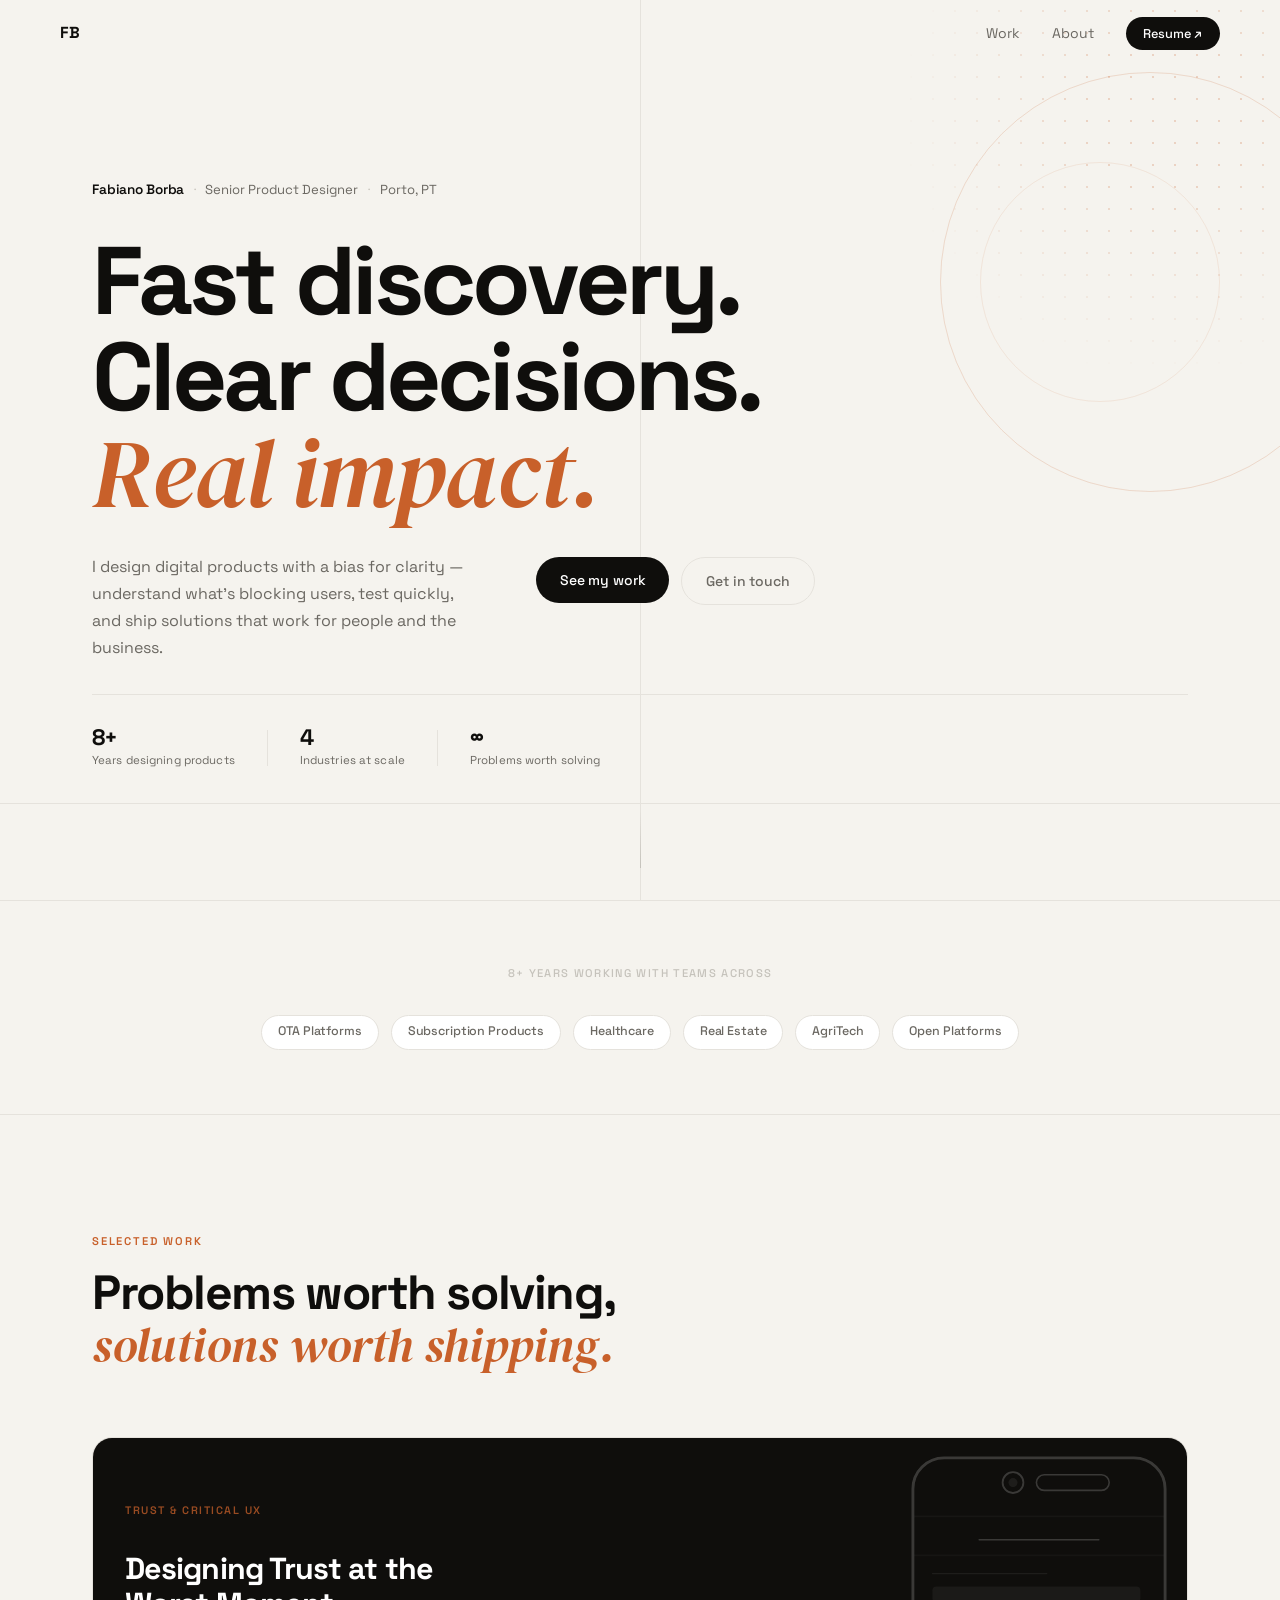
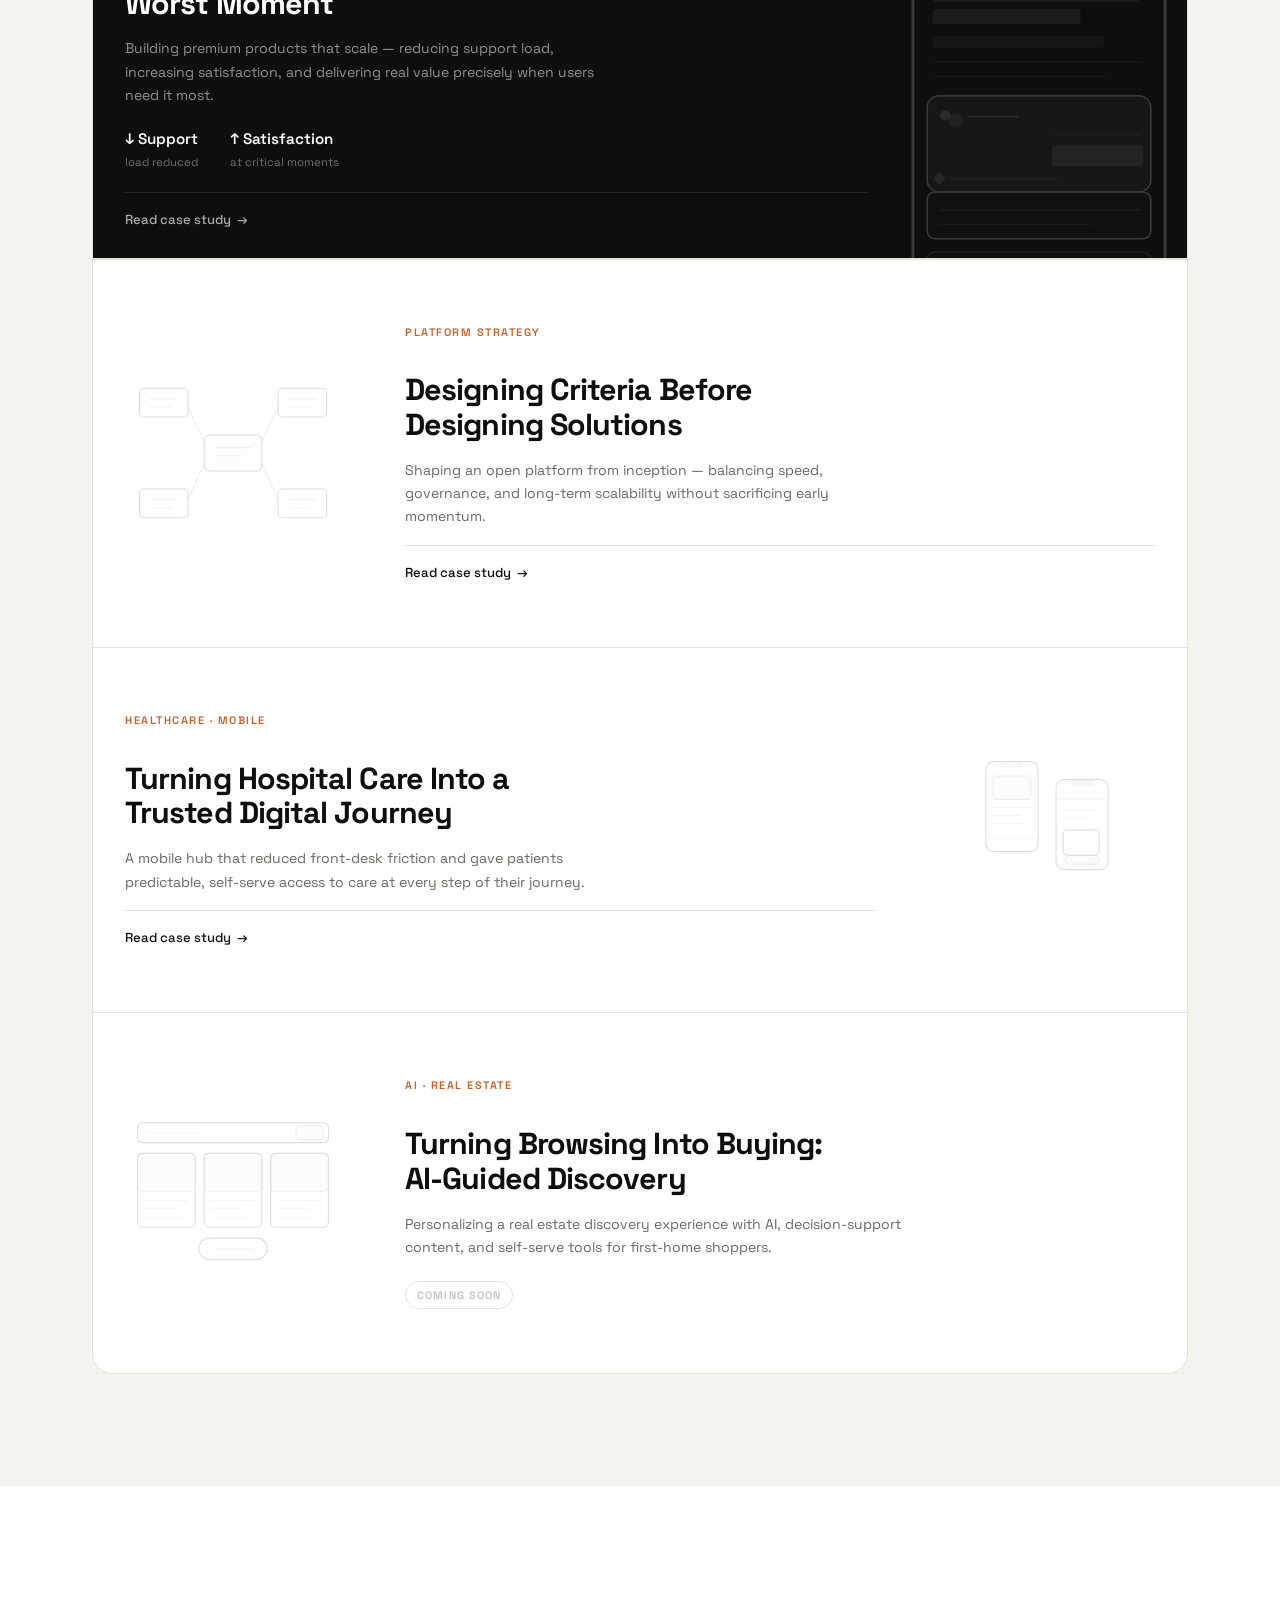
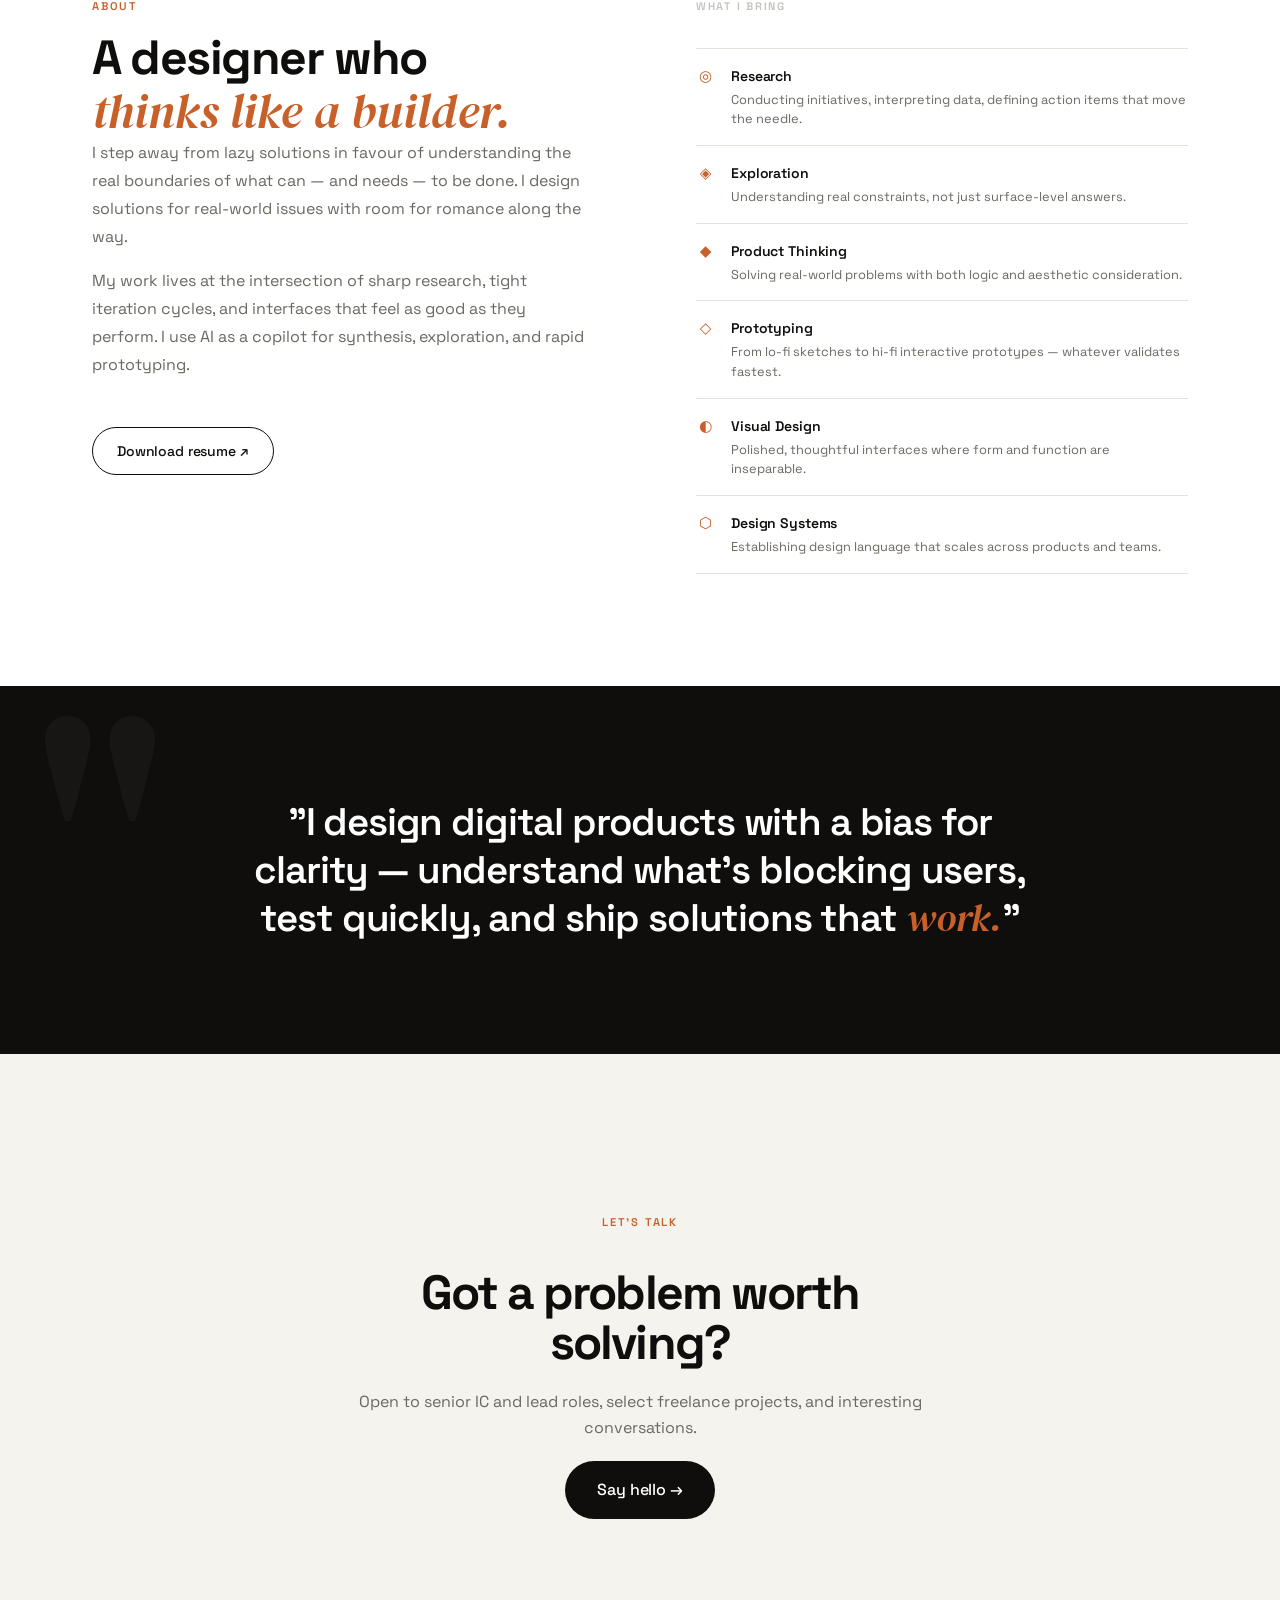
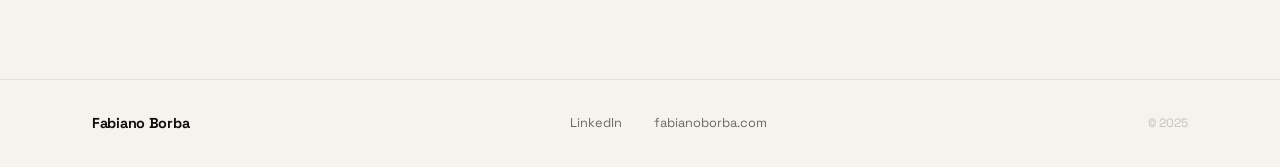
==== commit f4593500: "Fix featured card phone crop + apply user HTML tweaks - style.css: switch case--featured visual to d" ====
--- a/docs/index.html
+++ b/docs/index.html
@@ -120,12 +120,12 @@
       <div class="cases">
 
         <article class="case case--featured">
-          <div class="case__body">
+          <div class="case__body" style="padding-bottom: 28px;">
             <div class="case__meta">
-              <span class="case__tag">Trust & Critical UX</span>
+              <span class="case__tag">Trust &amp; Critical UX</span>
             </div>
             <div class="case__content">
-              <h3 class="case__title">Designing Trust at the<br />Worst Moment</h3>
+              <h3 class="case__title">Designing Trust at the<br>Worst Moment</h3>
               <p class="case__desc">
                 Building premium products that scale — reducing support load, increasing satisfaction,
                 and delivering real value precisely when users need it most.
@@ -145,7 +145,7 @@
               </a>
             </div>
           </div>
-          <div class="case__visual">
+          <div class="case__visual" style="padding-right: 0px;border-right-width: 0px;border-right-style: solid;margin-right: 8px;">
             <!-- Wireframe: phone mockup — Cancel your trip / refund screen -->
             <svg viewBox="0 0 200 368" fill="none" stroke="currentColor" stroke-width="1.2" stroke-linecap="round" stroke-linejoin="round" aria-hidden="true">
               <!-- Phone outer frame (hardware) -->
--- a/docs/style.css
+++ b/docs/style.css
@@ -552,17 +552,20 @@
   color: var(--white);
 }
 .case--featured .case__visual {
+  display: block;
+  position: relative;
   color: rgba(255,255,255,1);
-  padding: var(--space-md) var(--space-md) 0;
+  padding: 0;
   overflow: hidden;
-  align-items: flex-start;
-  justify-content: center;
+  height: 420px;
+  align-self: flex-start;
 }
 .case--featured .case__visual svg {
-  width: 220px;
+  display: block;
+  margin: var(--space-sm) auto 0;
+  width: 260px;
   max-width: none;
   height: auto;
-  flex-shrink: 0;
   opacity: 0.18;
 }
 .case--featured:hover { background: #1a1917; }
@@ -898,6 +901,10 @@
   .case__visual {
     width: 100%;
   }
+  .case--featured .case__visual {
+    height: 300px;
+    align-self: auto;
+  }
 
   .about__grid {
     grid-template-columns: 1fr;
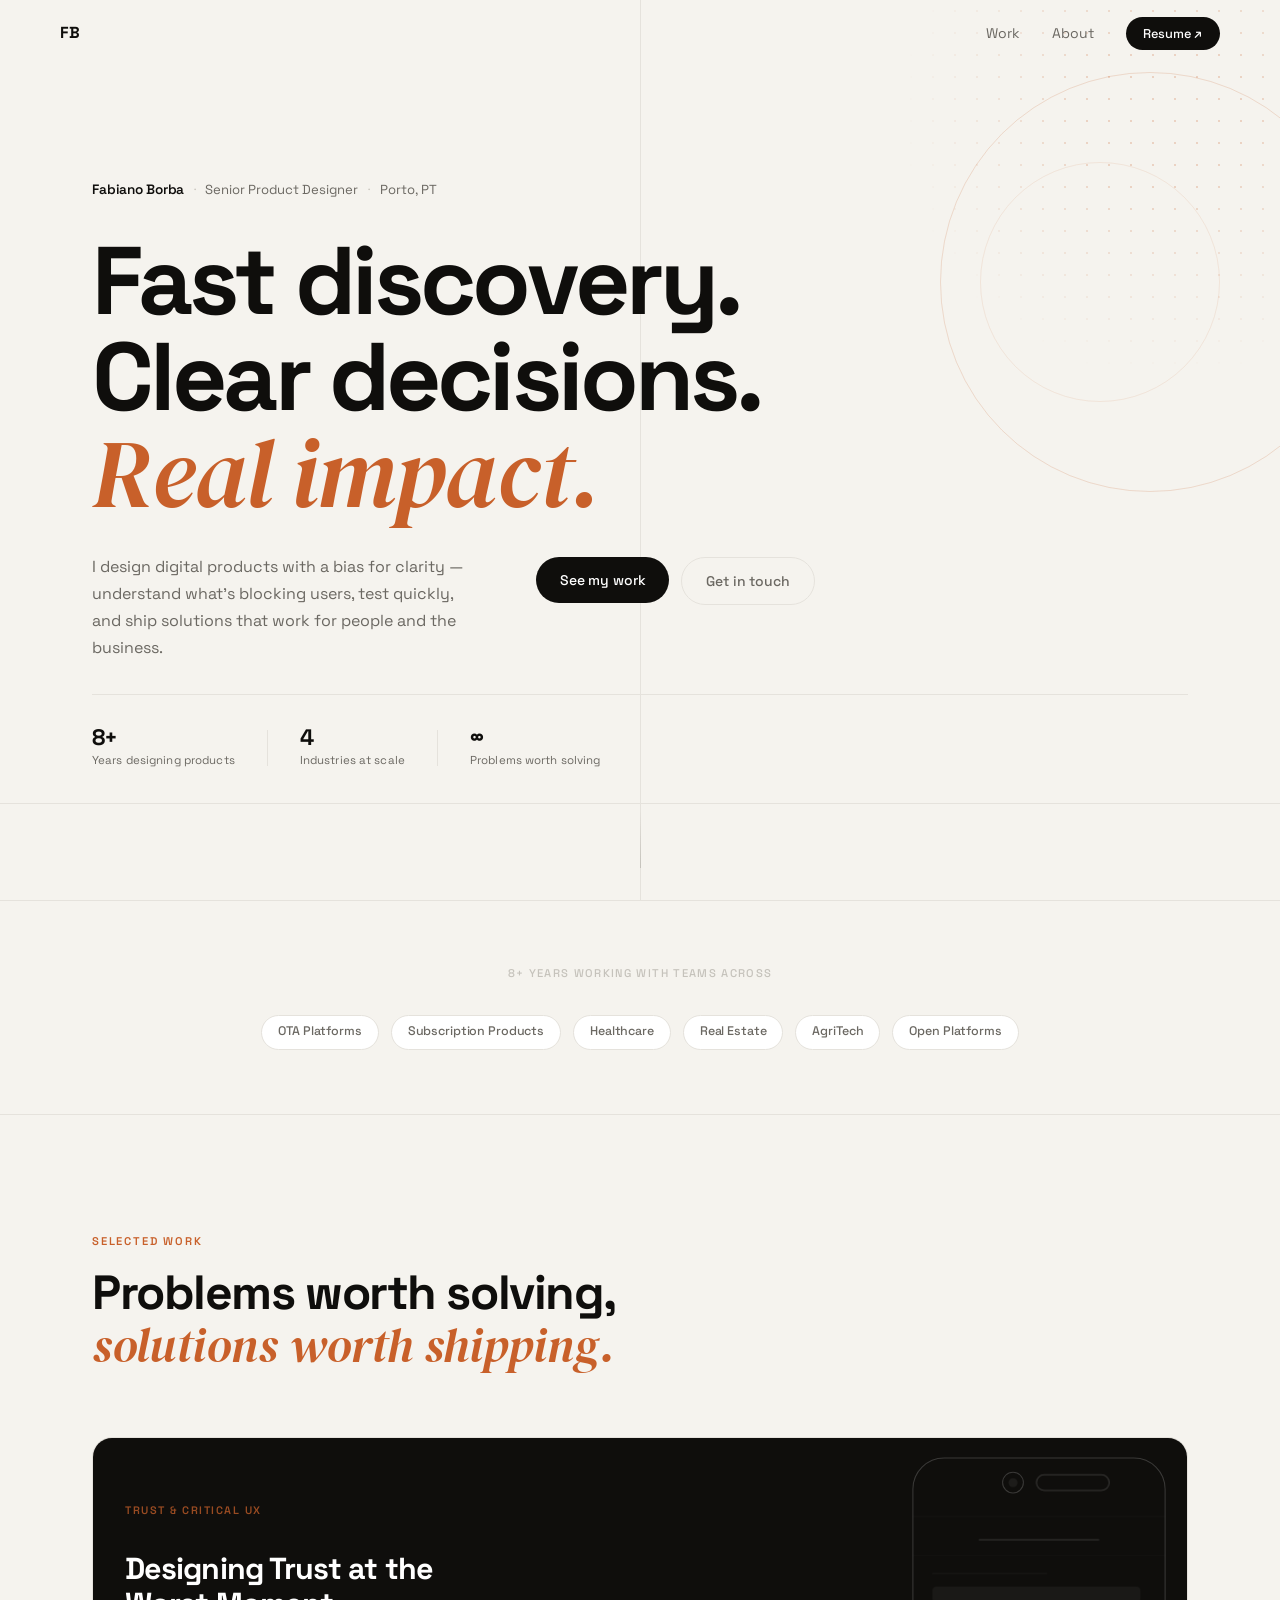
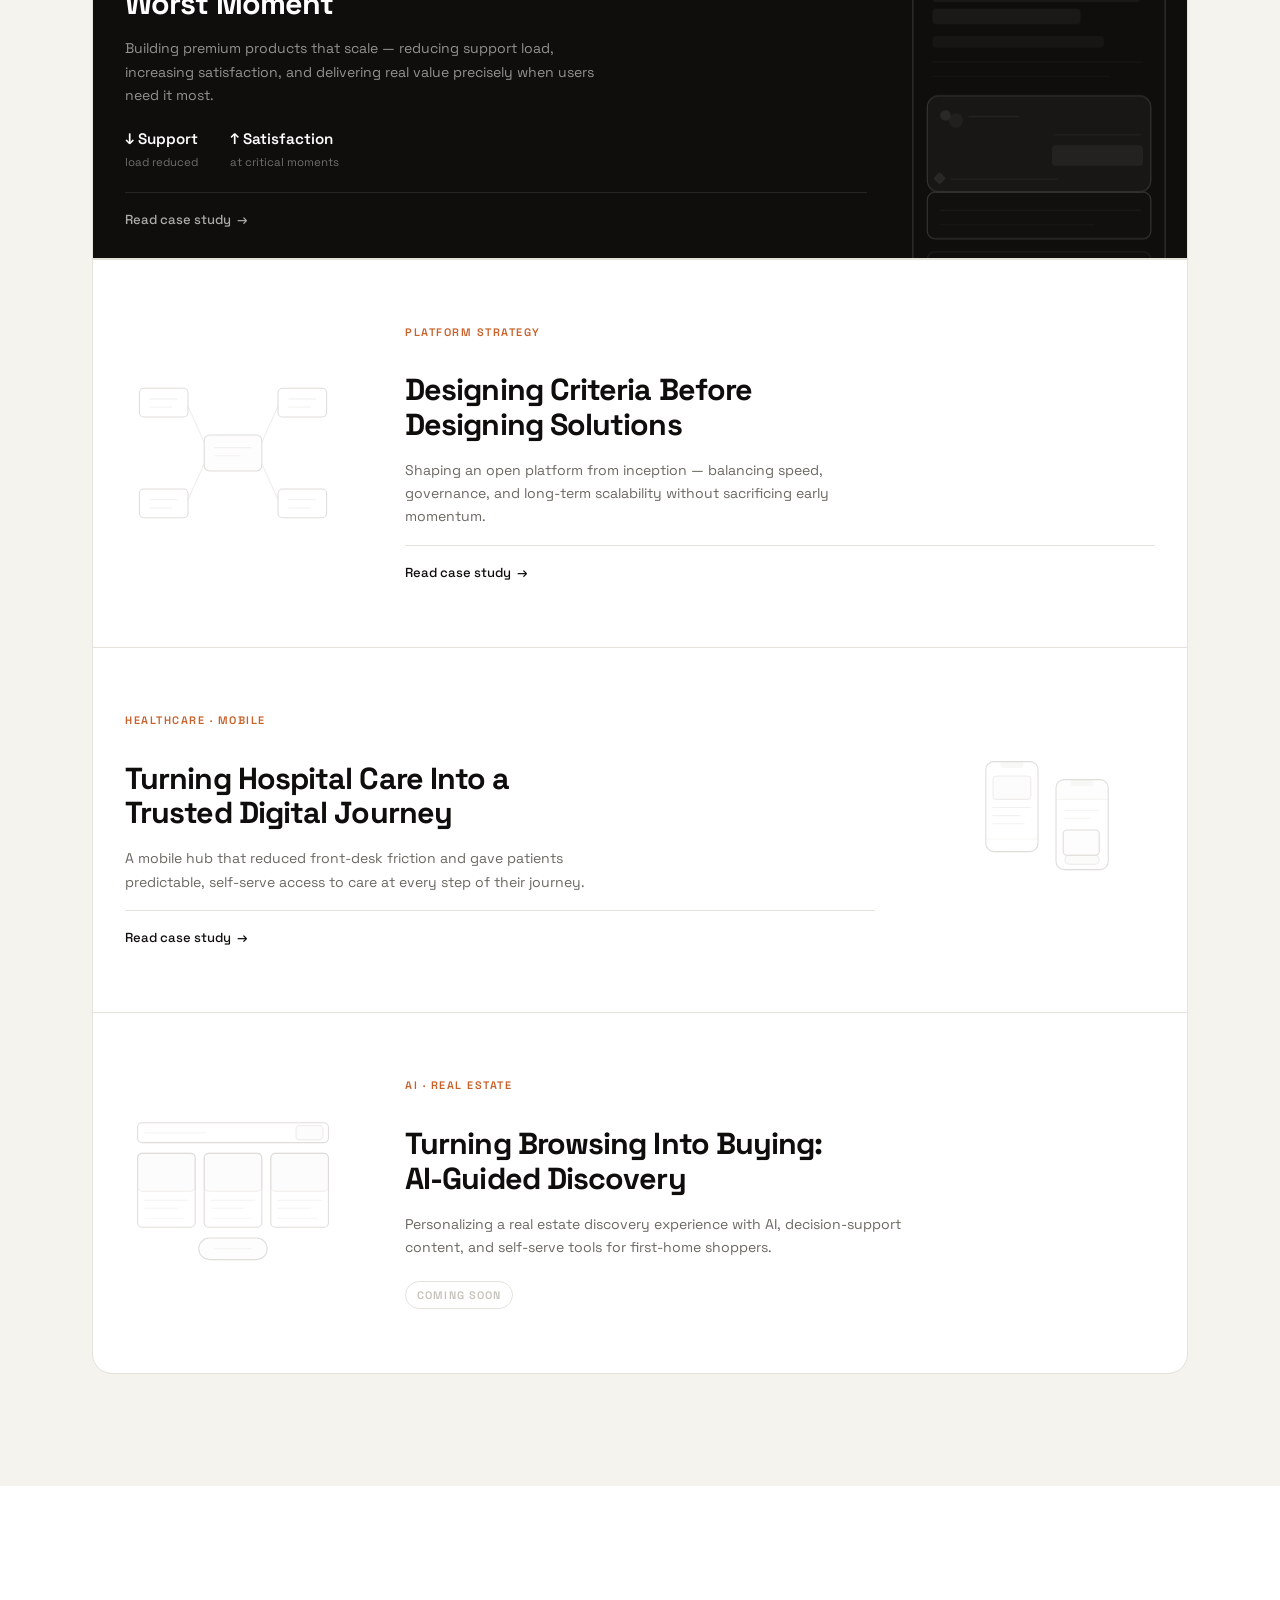
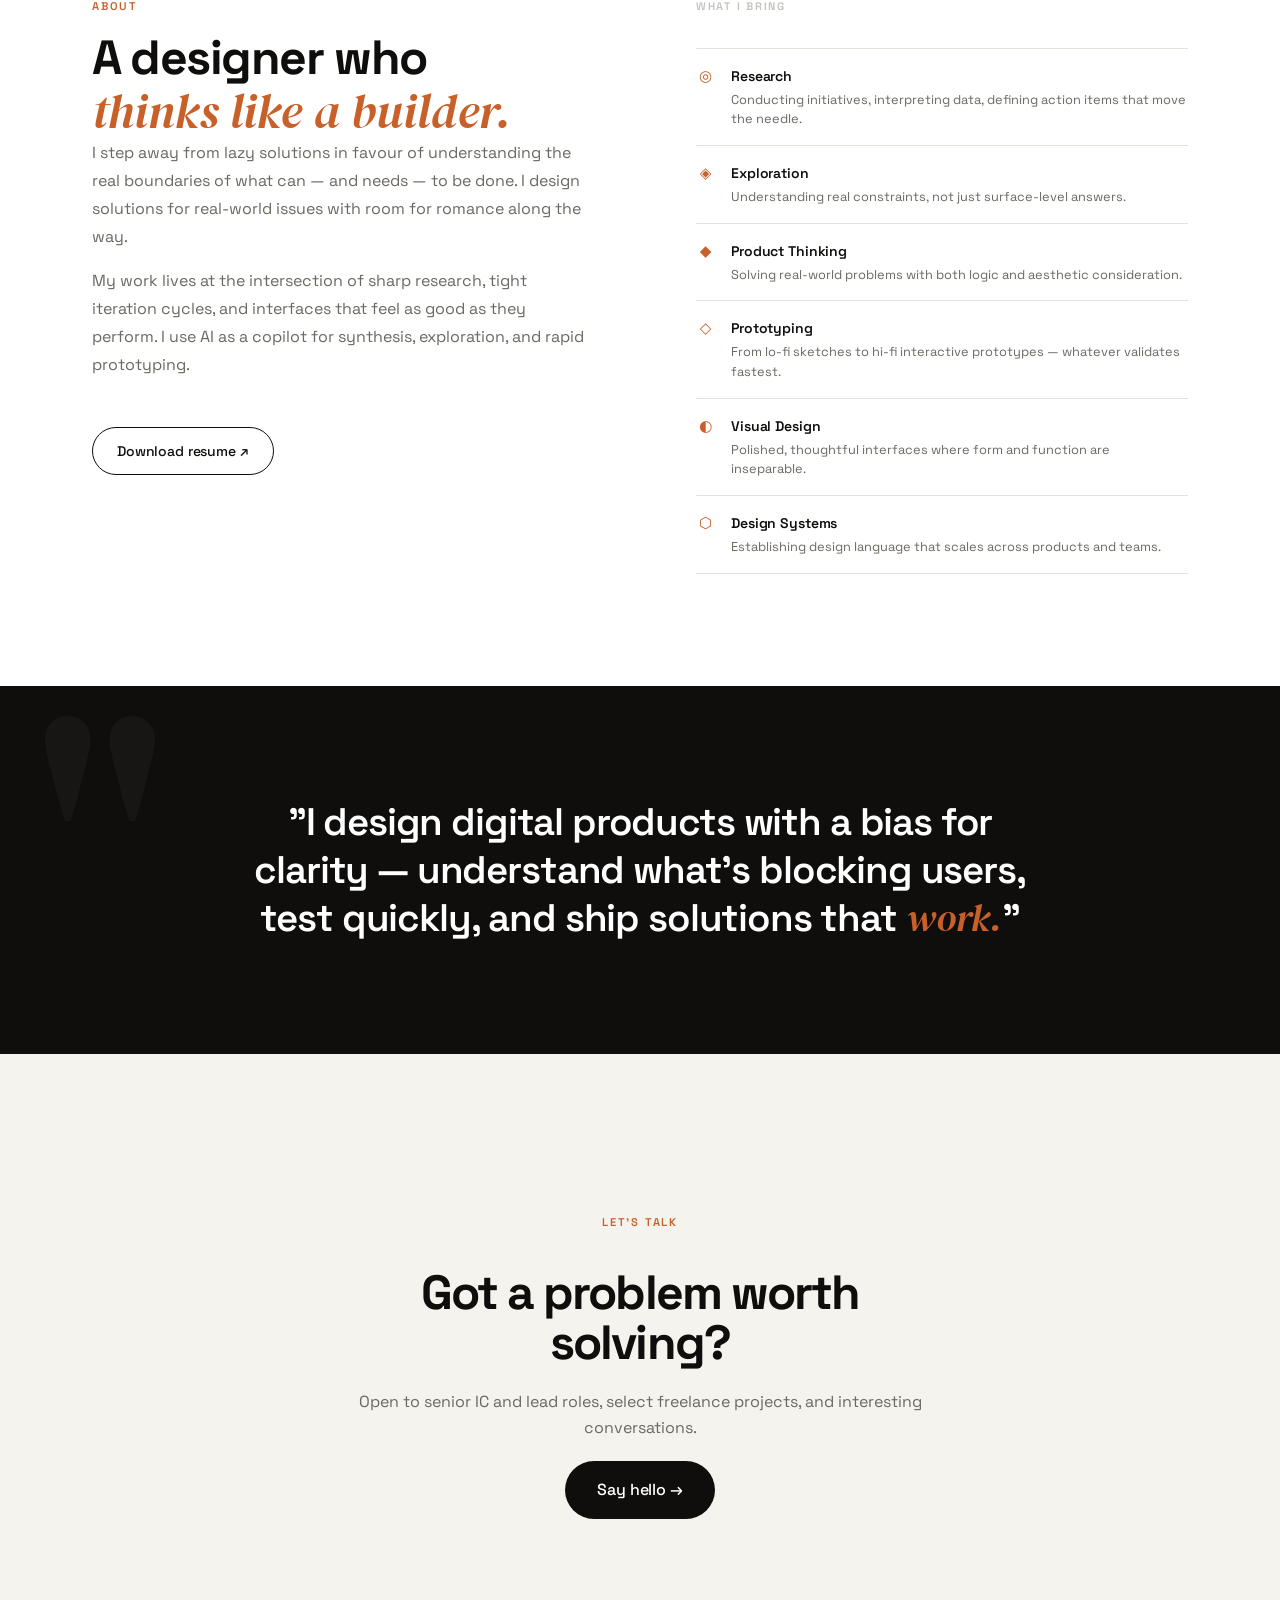
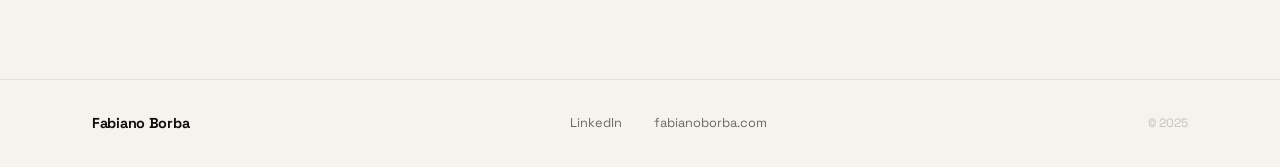
==== commit 08aa9b91: "Add wireframe draw animation + unify stroke to 0.8px - SVG elements tagged wf-stroke/wf-fill with pe" ====
--- a/docs/index.html
+++ b/docs/index.html
@@ -147,58 +147,58 @@
           </div>
           <div class="case__visual" style="padding-right: 0px;border-right-width: 0px;border-right-style: solid;margin-right: 8px;">
             <!-- Wireframe: phone mockup — Cancel your trip / refund screen -->
-            <svg viewBox="0 0 200 368" fill="none" stroke="currentColor" stroke-width="1.2" stroke-linecap="round" stroke-linejoin="round" aria-hidden="true">
-              <!-- Phone outer frame (hardware) -->
-              <rect x="3" y="3" width="194" height="362" rx="24" stroke-width="2.2"/>
+            <svg viewBox="0 0 200 368" fill="none" stroke="currentColor" stroke-width="0.8" stroke-linecap="round" stroke-linejoin="round" aria-hidden="true">
+              <!-- Phone outer frame -->
+              <rect class="wf-stroke" style="--d:.6s"  x="3" y="3" width="194" height="362" rx="24"/>
               <!-- Camera -->
-              <circle cx="80" cy="22" r="8" stroke-width="1.4"/>
-              <circle cx="80" cy="22" r="3.5" fill="currentColor" fill-opacity="0.35" stroke="none"/>
+              <circle class="wf-stroke" style="--d:.75s" cx="80" cy="22" r="8"/>
+              <circle class="wf-fill"   style="--d:.82s" cx="80" cy="22" r="3.5" fill="currentColor" fill-opacity="0.35" stroke="none"/>
               <!-- Speaker grill -->
-              <rect x="98" y="16" width="56" height="12" rx="6" stroke-width="1.2"/>
+              <rect class="wf-stroke" style="--d:.88s" x="98" y="16" width="56" height="12" rx="6"/>
               <!-- Screen top edge -->
-              <line x1="3" y1="48" x2="197" y2="48" stroke-opacity="0.2"/>
+              <line class="wf-stroke" style="--d:.98s" x1="3" y1="48" x2="197" y2="48" stroke-opacity="0.2"/>
 
               <!-- SCREEN CONTENT — all y values shifted +48 from original -->
               <!-- Header: "Cancel your trip" -->
-              <line x1="54" y1="66" x2="146" y2="66"/>
+              <line class="wf-stroke" style="--d:1.08s" x1="54" y1="66" x2="146" y2="66"/>
               <!-- Separator -->
-              <line x1="3" y1="78" x2="197" y2="78" stroke-opacity="0.18"/>
+              <line class="wf-stroke" style="--d:1.14s" x1="3" y1="78" x2="197" y2="78" stroke-opacity="0.18"/>
               <!-- Booking ID -->
-              <line x1="18" y1="92" x2="106" y2="92" stroke-opacity="0.35" stroke-width="0.9"/>
+              <line class="wf-stroke" style="--d:1.20s" x1="18" y1="92" x2="106" y2="92" stroke-opacity="0.35"/>
               <!-- H1 line 1 -->
-              <rect x="18" y="102" width="160" height="12" rx="3" fill="currentColor" fill-opacity="0.28" stroke="none"/>
+              <rect class="wf-fill" style="--d:1.28s" x="18" y="102" width="160" height="12" rx="3" fill="currentColor" fill-opacity="0.28" stroke="none"/>
               <!-- H1 line 2 -->
-              <rect x="18" y="119" width="114" height="12" rx="3" fill="currentColor" fill-opacity="0.28" stroke="none"/>
+              <rect class="wf-fill" style="--d:1.34s" x="18" y="119" width="114" height="12" rx="3" fill="currentColor" fill-opacity="0.28" stroke="none"/>
               <!-- H2 subheading -->
-              <rect x="18" y="140" width="132" height="9" rx="2.5" fill="currentColor" fill-opacity="0.2" stroke="none"/>
+              <rect class="wf-fill" style="--d:1.39s" x="18" y="140" width="132" height="9" rx="2.5" fill="currentColor" fill-opacity="0.2" stroke="none"/>
               <!-- Body text -->
-              <line x1="18" y1="160" x2="180" y2="160" stroke-opacity="0.28" stroke-width="0.9"/>
-              <line x1="18" y1="171" x2="154" y2="171" stroke-opacity="0.22" stroke-width="0.9"/>
+              <line class="wf-stroke" style="--d:1.45s" x1="18" y1="160" x2="180" y2="160" stroke-opacity="0.28"/>
+              <line class="wf-stroke" style="--d:1.51s" x1="18" y1="171" x2="154" y2="171" stroke-opacity="0.22"/>
               <!-- Dark credit card -->
-              <rect x="14" y="186" width="172" height="74" rx="9" fill="currentColor" fill-opacity="0.22"/>
+              <rect class="wf-fill" style="--d:1.57s" x="14" y="186" width="172" height="74" rx="9" fill="currentColor" fill-opacity="0.22"/>
               <!-- Logo circles -->
-              <circle cx="28" cy="201" r="4" fill="currentColor" fill-opacity="0.55" stroke="none"/>
-              <circle cx="36" cy="205" r="5.5" fill="currentColor" fill-opacity="0.3" stroke="none"/>
+              <circle class="wf-fill" style="--d:1.64s" cx="28" cy="201" r="4" fill="currentColor" fill-opacity="0.55" stroke="none"/>
+              <circle class="wf-fill" style="--d:1.68s" cx="36" cy="205" r="5.5" fill="currentColor" fill-opacity="0.3" stroke="none"/>
               <!-- Prime label -->
-              <line x1="46" y1="202" x2="84" y2="202" stroke-opacity="0.6"/>
+              <line class="wf-stroke" style="--d:1.72s" x1="46" y1="202" x2="84" y2="202" stroke-opacity="0.6"/>
               <!-- Travel credit label -->
-              <line x1="112" y1="216" x2="178" y2="216" stroke-opacity="0.4" stroke-width="0.8"/>
+              <line class="wf-stroke" style="--d:1.77s" x1="112" y1="216" x2="178" y2="216" stroke-opacity="0.4"/>
               <!-- Amount block -->
-              <rect x="110" y="224" width="70" height="16" rx="3" fill="currentColor" fill-opacity="0.35" stroke="none"/>
+              <rect class="wf-fill" style="--d:1.82s" x="110" y="224" width="70" height="16" rx="3" fill="currentColor" fill-opacity="0.35" stroke="none"/>
               <!-- Prime Plus diamond + label -->
-              <rect x="20" y="246" width="7" height="7" rx="1" fill="currentColor" fill-opacity="0.5" stroke="none" transform="rotate(45 23.5 249.5)"/>
-              <line x1="32" y1="250" x2="114" y2="250" stroke-opacity="0.4" stroke-width="0.9"/>
+              <rect class="wf-fill"   style="--d:1.86s" x="20" y="246" width="7" height="7" rx="1" fill="currentColor" fill-opacity="0.5" stroke="none" transform="rotate(45 23.5 249.5)"/>
+              <line class="wf-stroke" style="--d:1.90s" x1="32" y1="250" x2="114" y2="250" stroke-opacity="0.4"/>
               <!-- Light info section -->
-              <rect x="14" y="260" width="172" height="36" rx="6" fill="currentColor" fill-opacity="0.07"/>
-              <line x1="24" y1="274" x2="178" y2="274" stroke-opacity="0.28" stroke-width="0.9"/>
-              <line x1="24" y1="285" x2="142" y2="285" stroke-opacity="0.22" stroke-width="0.9"/>
+              <rect class="wf-stroke" style="--d:1.96s" x="14" y="260" width="172" height="36" rx="6" fill="currentColor" fill-opacity="0.07"/>
+              <line class="wf-stroke" style="--d:2.02s" x1="24" y1="274" x2="178" y2="274" stroke-opacity="0.28"/>
+              <line class="wf-stroke" style="--d:2.07s" x1="24" y1="285" x2="142" y2="285" stroke-opacity="0.22"/>
               <!-- Next steps list item -->
-              <rect x="14" y="306" width="172" height="28" rx="6" stroke-opacity="0.45"/>
-              <rect x="24" y="314" width="10" height="12" rx="2" fill="currentColor" fill-opacity="0.14" stroke="none"/>
-              <line x1="42" y1="320" x2="126" y2="320" stroke-opacity="0.38"/>
-              <polyline points="174,315 179,320 174,325" stroke-opacity="0.4" stroke-width="1.2"/>
+              <rect class="wf-stroke" style="--d:2.12s" x="14" y="306" width="172" height="28" rx="6" stroke-opacity="0.45"/>
+              <rect class="wf-fill"   style="--d:2.19s" x="24" y="314" width="10" height="12" rx="2" fill="currentColor" fill-opacity="0.14" stroke="none"/>
+              <line class="wf-stroke" style="--d:2.22s" x1="42" y1="320" x2="126" y2="320" stroke-opacity="0.38"/>
+              <polyline class="wf-stroke" style="--d:2.26s" points="174,315 179,320 174,325" stroke-opacity="0.4"/>
               <!-- Home indicator -->
-              <rect x="70" y="355" width="60" height="5" rx="2.5" fill="currentColor" fill-opacity="0.22" stroke="none"/>
+              <rect class="wf-fill" style="--d:2.32s" x="70" y="355" width="60" height="5" rx="2.5" fill="currentColor" fill-opacity="0.22" stroke="none"/>
             </svg>
           </div>
         </article>
--- a/docs/style.css
+++ b/docs/style.css
@@ -151,6 +151,32 @@
     opacity: 1;
     transform: translateY(0);
   }
+}
+
+@keyframes wfDraw {
+  from { stroke-dashoffset: 1200; }
+  to   { stroke-dashoffset: 0; }
+}
+@keyframes wfFade {
+  from { opacity: 0; }
+  to   { opacity: 1; }
+}
+
+/* Wireframe draw — base state (hidden) */
+.case--featured .case__visual svg .wf-stroke {
+  stroke-dasharray: 1200;
+  stroke-dashoffset: 1200;
+}
+.case--featured .case__visual svg .wf-fill {
+  opacity: 0;
+}
+
+/* Wireframe draw — triggered when card enters viewport */
+.case--featured.is-visible .case__visual svg .wf-stroke {
+  animation: wfDraw 0.8s cubic-bezier(0.37, 0, 0.63, 1) var(--d, 0s) both;
+}
+.case--featured.is-visible .case__visual svg .wf-fill {
+  animation: wfFade 0.6s cubic-bezier(0.37, 0, 0.63, 1) var(--d, 0s) both;
 }
 
 @keyframes fadeIn {
